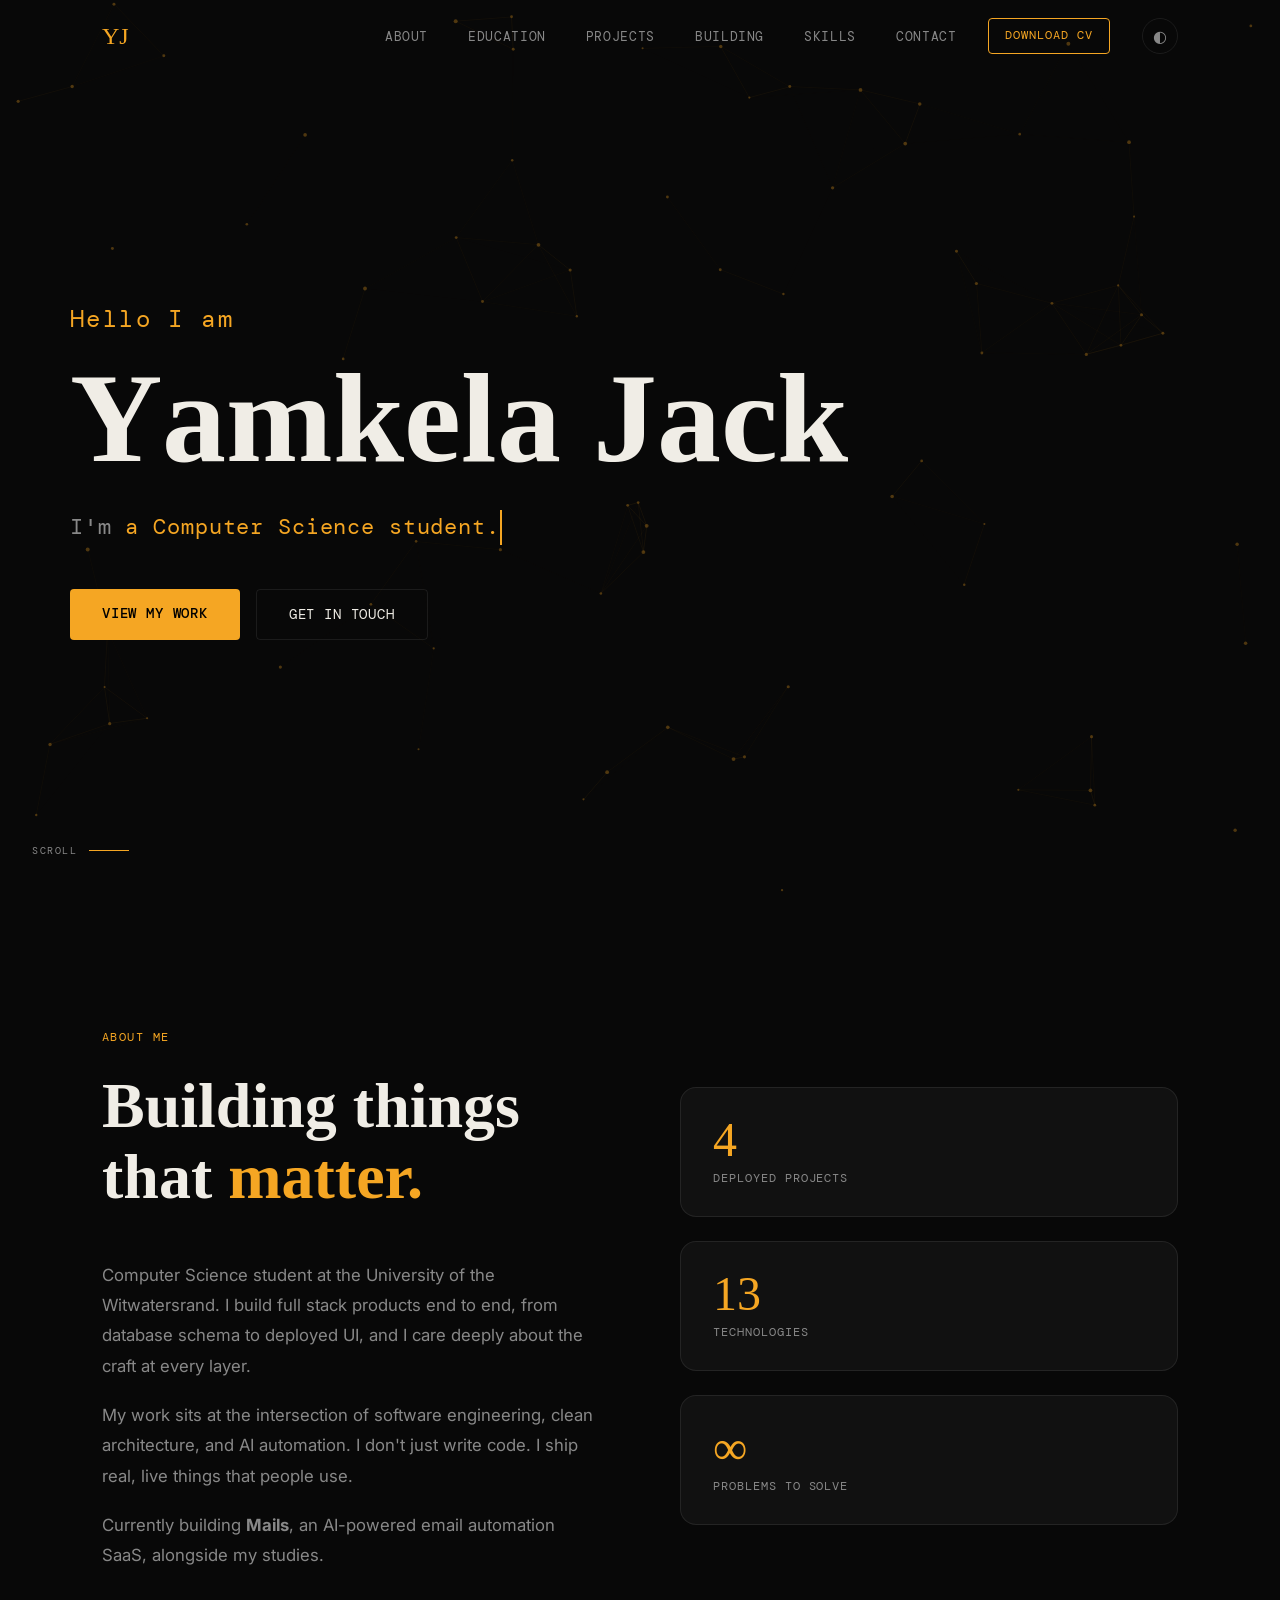
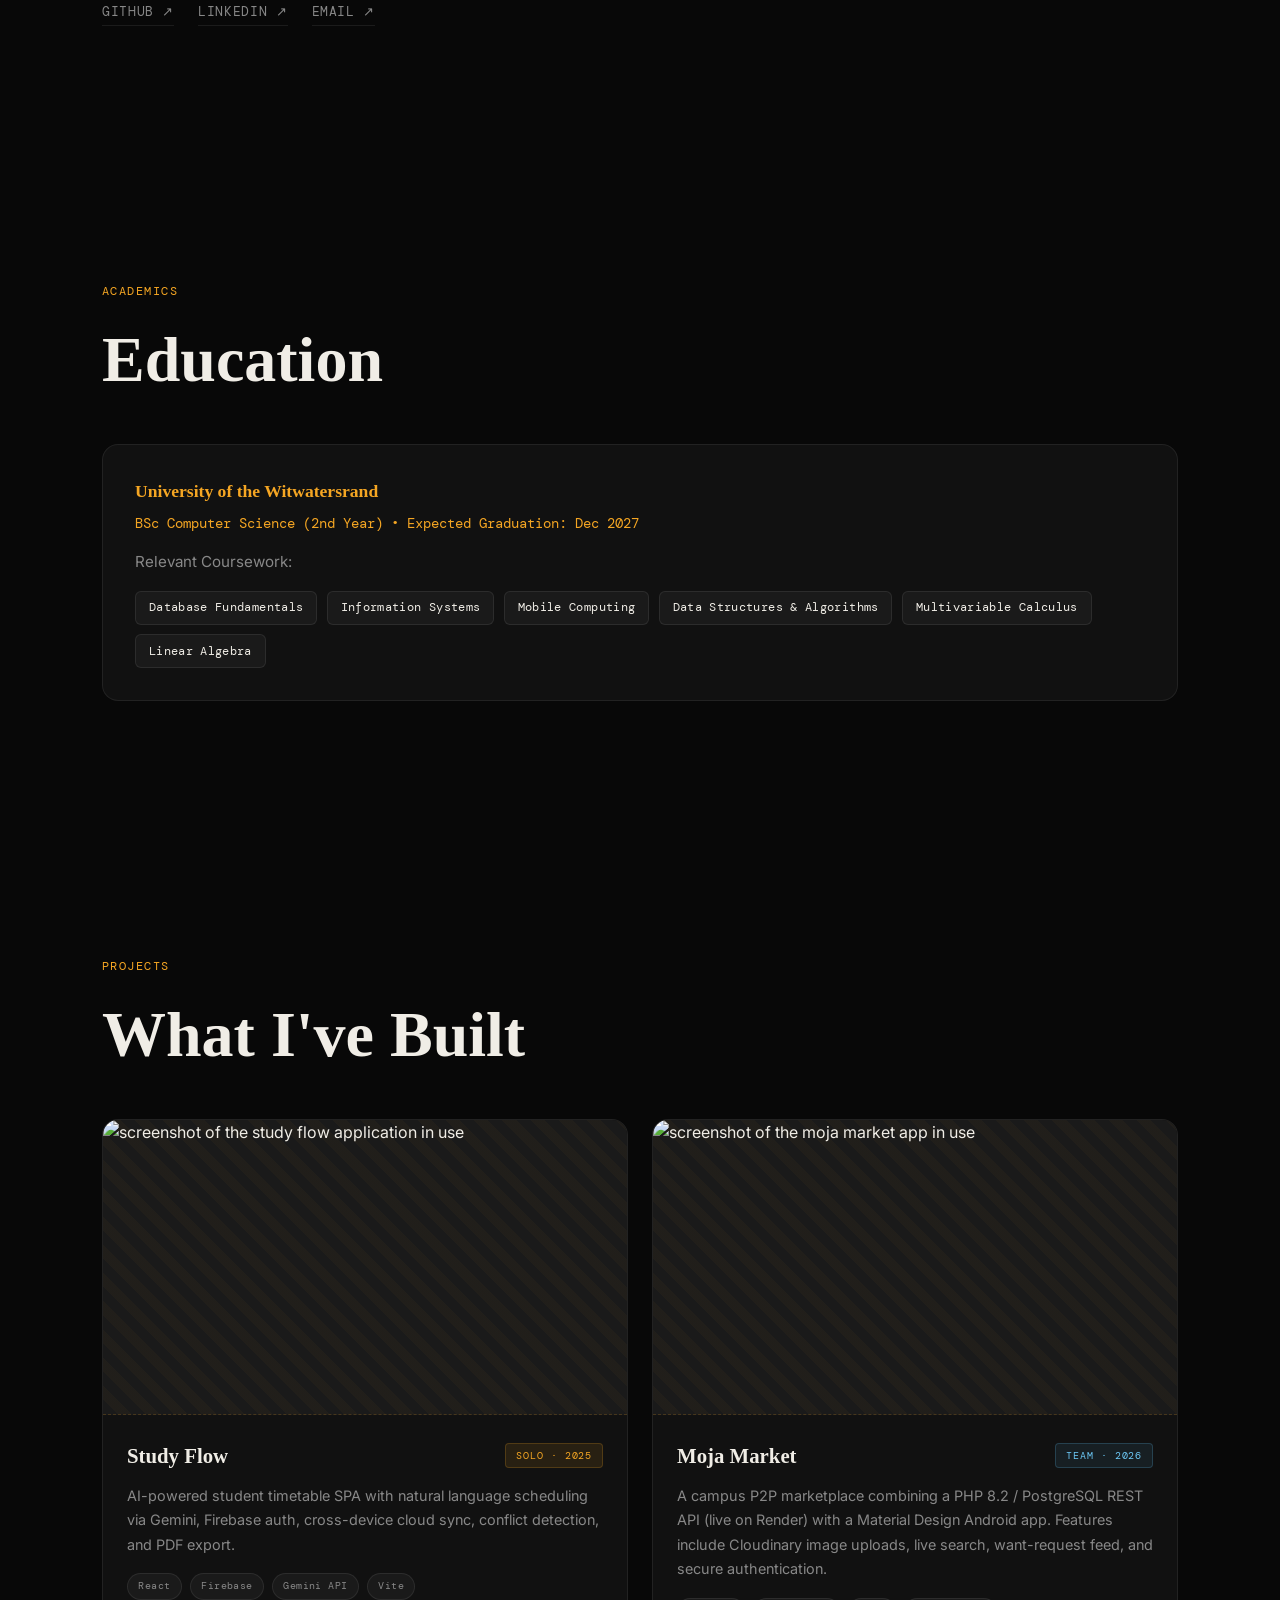
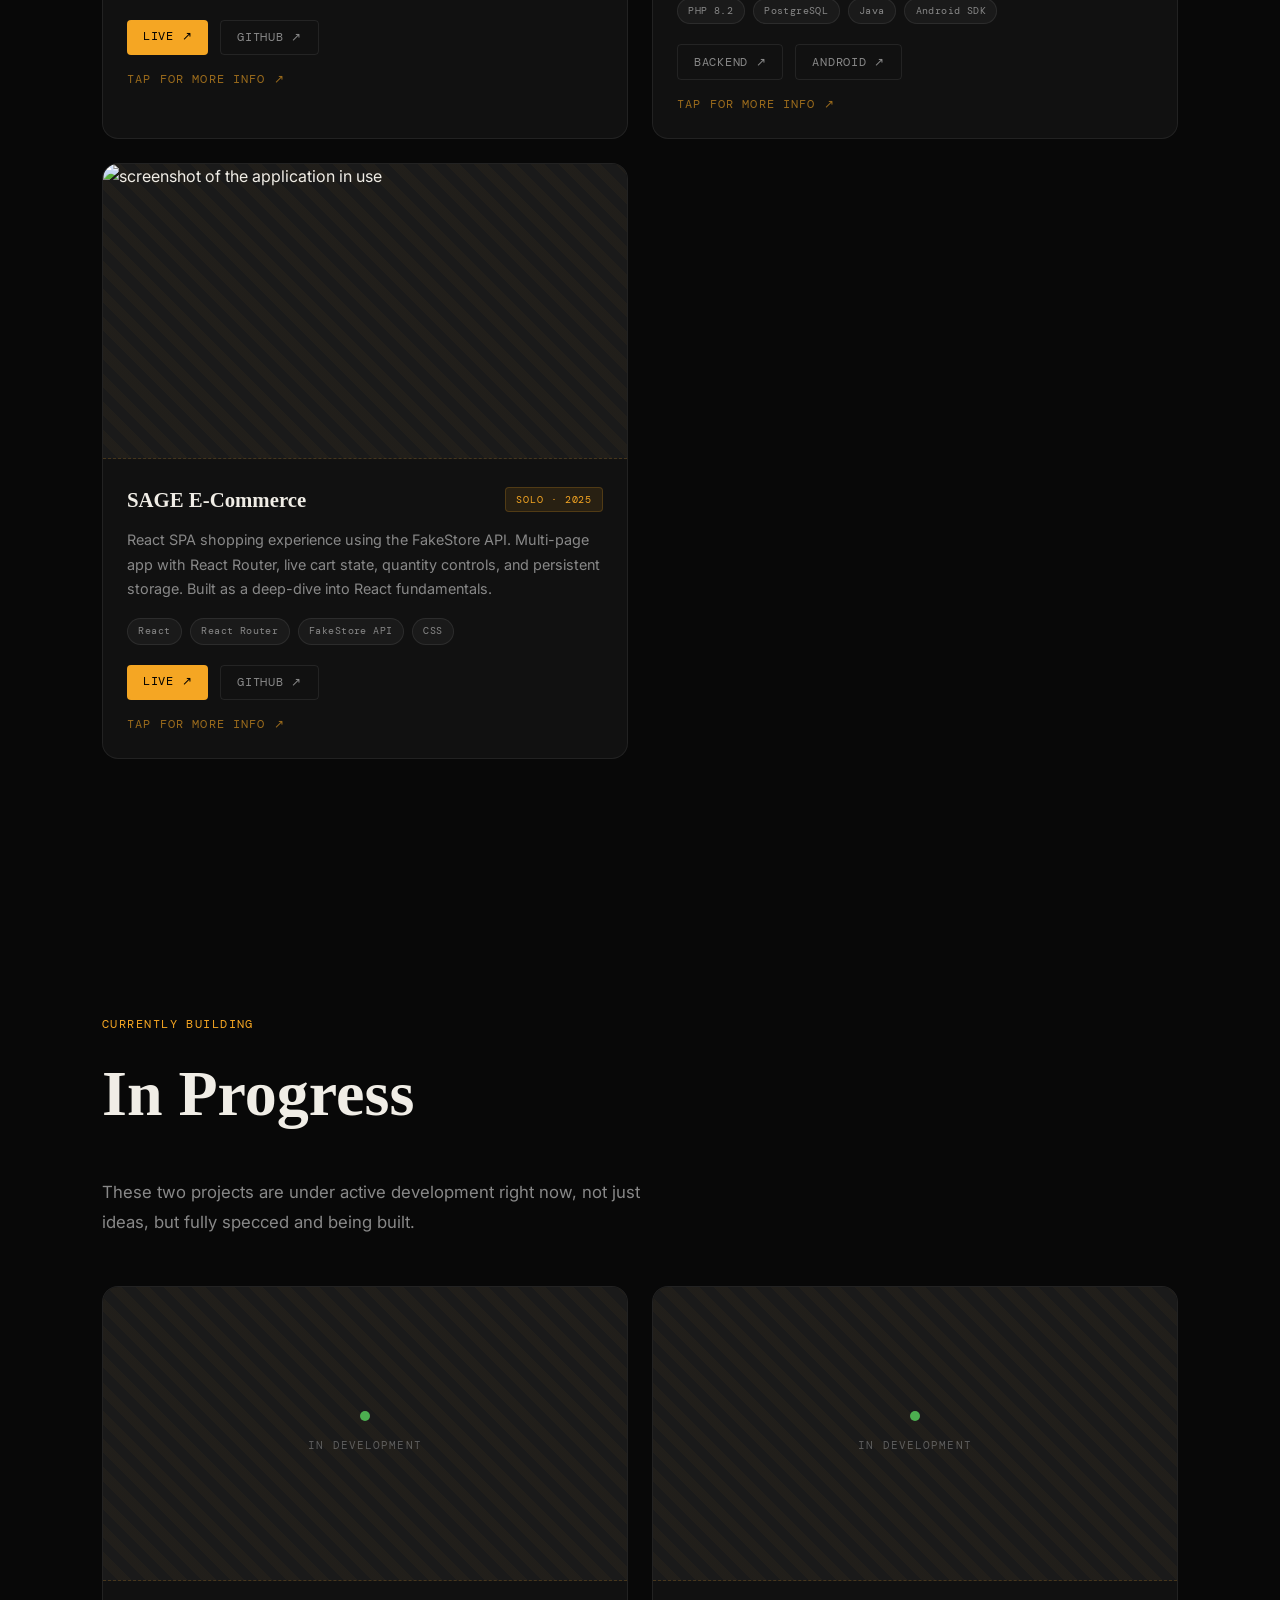
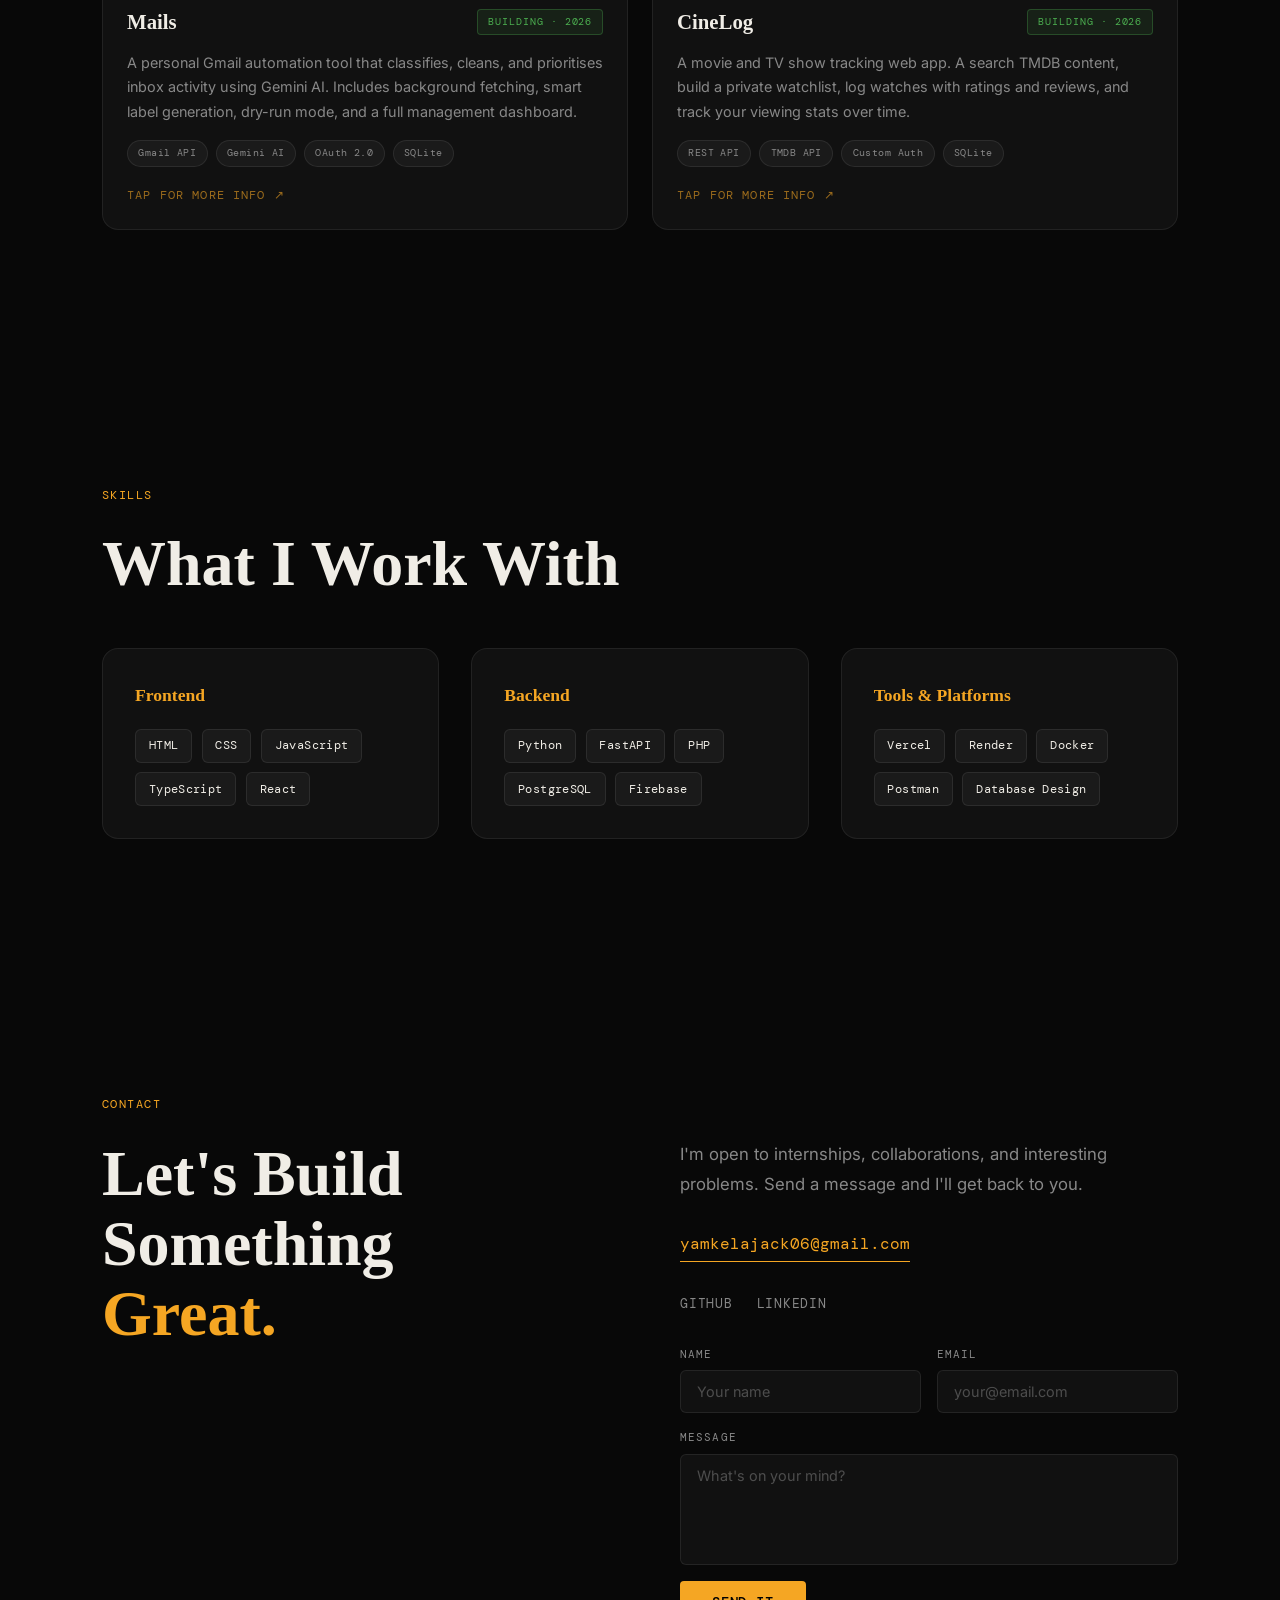
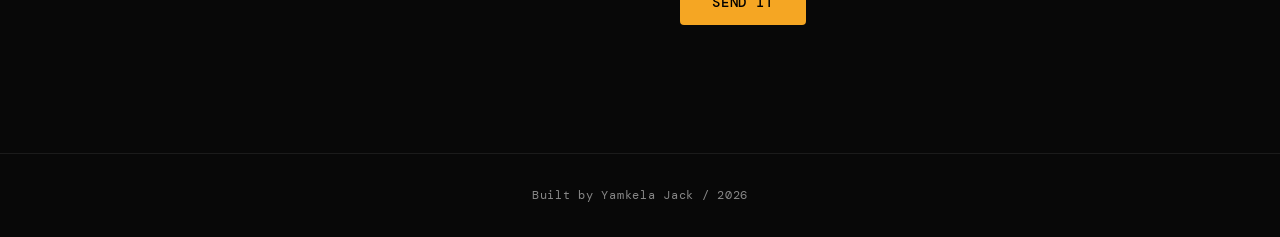
==== Frontend/index.html @ bd419271 "chore: migrate git root to parent and track backend" ====
<!doctype html>
<html lang="en" data-theme="dark">
  <head>
    <meta charset="UTF-8" />
    <meta name="viewport" content="width=device-width, initial-scale=1.0" />
    <title>Yamkela Jack | Full Stack Dev</title>
    <meta property="og:title" content="Yamkela Jack | Full Stack Dev" />
    <meta
      property="og:description"
      content="Computer Science student at Wits. Full stack developer building scalable web and mobile applications."
    />
    <meta property="og:type" content="website" />
    <link
      rel="icon"
      href="data:image/svg+xml,<svg xmlns=%22http://www.w3.org/2000/svg%22 viewBox=%220 0 100 100%22><text y=%22.9em%22 font-size=%2290%22 fill=%22%23f5a623%22>YJ</text></svg>"
    />
    <link rel="preconnect" href="https://fonts.googleapis.com" />
    <link rel="preconnect" href="https://fonts.gstatic.com" crossorigin />
    <link
      href="https://fonts.googleapis.com/css2?family=Permanent+Marker&family=DM+Mono:ital,wght@0,300;0,400;0,500;1,300&family=Inter:wght@300;400;500;600&display=swap"
      rel="stylesheet"
    />
    <link rel="stylesheet" href="style.css" />
  </head>
  <body>
    <canvas id="particle-canvas"></canvas>
    <nav id="navbar">
      <div class="nav-inner">
        <span class="nav-logo">YJ</span>
        <ul class="nav-links">
          <li><a href="#about">About</a></li>
          <li><a href="#education">Education</a></li>
          <li><a href="#projects">Projects</a></li>
          <li><a href="#building">Building</a></li>
          <li><a href="#skills">Skills</a></li>
          <li><a href="#contact">Contact</a></li>
        </ul>
        <a href="cv-yamkela-jack.pdf" download class="btn-cv">Download CV</a>
        <button id="theme-toggle" aria-label="Toggle theme">
          <span class="theme-icon">◐</span>
        </button>
        <button class="hamburger" id="hamburger" aria-label="Open menu">
          <span></span><span></span><span></span>
        </button>
      </div>
      <div class="mobile-menu" id="mobile-menu">
        <a href="#about">About</a>
        <a href="#education">Education</a>
        <a href="#projects">Projects</a>
        <a href="#building">Building</a>
        <a href="#skills">Skills</a>
        <a href="#contact">Contact</a>
        <a href="cv-yamkela-jack.pdf" download class="mobile-cv">Download CV</a>
      </div>
    </nav>

    <main id="main-view">
      <section id="hero">
        <div class="hero-content">
          <p class="hello-text" id="hello-text">Hello I am</p>
          <h1 class="hero-name" id="hero-name">
            <span class="char-wrap" aria-label="Yamkela Jack">
              <span class="char">Y</span><span class="char">a</span
              ><span class="char">m</span><span class="char">k</span
              ><span class="char">e</span><span class="char">l</span
              ><span class="char">a</span>&nbsp;<span class="char">J</span
              ><span class="char">a</span><span class="char">c</span
              ><span class="char">k</span>
            </span>
          </h1>
          <p class="hero-tagline" id="hero-tagline">
            <span class="typewriter-static">I'm&nbsp;</span
            ><span class="typewriter-dynamic" id="typewriter-dynamic"></span>
          </p>
          <div class="hero-cta" id="hero-cta">
            <a href="#projects" class="btn-primary">View My Work</a>
            <a href="#contact" class="btn-outline">Get In Touch</a>
          </div>
        </div>
        <div class="scroll-indicator" id="scroll-indicator">
          <span>scroll</span>
          <div class="scroll-line"></div>
        </div>
      </section>
      <section id="about" class="section">
        <div class="container">
          <div class="section-label reveal">about me</div>
          <div class="about-grid">
            <div class="about-text reveal">
              <h2 class="section-title">
                Building things<br />that <em>matter.</em>
              </h2>
              <p>
                Computer Science student at the University of the Witwatersrand.
                I build full stack products end to end, from database schema to
                deployed UI, and I care deeply about the craft at every layer.
              </p>
              <p>
                My work sits at the intersection of software engineering, clean
                architecture, and AI automation. I don't just write code. I ship
                real, live things that people use.
              </p>
              <p>
                Currently building <strong>Mails</strong>, an AI-powered email
                automation SaaS, alongside my studies.
              </p>
              <div class="about-links reveal">
                <a
                  href="https://github.com/yamkelajack06"
                  target="_blank"
                  rel="noopener"
                  class="social-link"
                  >GitHub ↗</a
                >
                <a
                  href="https://www.linkedin.com/in/yamkela-jack-318939298"
                  target="_blank"
                  rel="noopener"
                  class="social-link"
                  >LinkedIn ↗</a
                >
                <a href="mailto:yamkelajack06@gmail.com" class="social-link"
                  >Email ↗</a
                >
              </div>
            </div>
            <div class="about-decoration reveal">
              <div class="deco-box">
                <div class="deco-number">4</div>
                <div class="deco-label">Deployed Projects</div>
              </div>
              <div class="deco-box">
                <div class="deco-number">13</div>
                <div class="deco-label">Technologies</div>
              </div>
              <div class="deco-box">
                <div class="deco-number">∞</div>
                <div class="deco-label">Problems to Solve</div>
              </div>
            </div>
          </div>
        </div>
      </section>
      <section id="education" class="section">
        <div class="container">
          <div class="section-label reveal">academics</div>
          <h2 class="section-title reveal">Education</h2>
          <div class="skill-group reveal">
            <h4 class="skill-group-title" style="margin-bottom: 0.5rem">
              University of the Witwatersrand
            </h4>
            <p
              style="
                color: var(--accent);
                margin-bottom: 1rem;
                font-family: &quot;DM Mono&quot;, monospace;
                font-size: 0.85rem;
              "
            >
              BSc Computer Science (2nd Year) • Expected Graduation: Dec 2027
            </p>
            <p
              style="
                color: var(--text-muted);
                font-size: 0.95rem;
                margin-bottom: 1rem;
              "
            >
              Relevant Coursework:
            </p>
            <div class="skill-tags">
              <span class="skill-tag">Database Fundamentals</span>
              <span class="skill-tag">Information Systems</span>
              <span class="skill-tag">Mobile Computing</span>
              <span class="skill-tag">Data Structures & Algorithms</span>
              <span class="skill-tag">Multivariable Calculus</span>
              <span class="skill-tag">Linear Algebra</span>
            </div>
          </div>
        </div>
      </section>
      <section id="projects" class="section">
        <div class="container">
          <div class="section-label reveal">projects</div>
          <h2 class="section-title reveal">What I've Built</h2>
          <div class="projects-grid">
            <article
              class="project-card reveal"
              data-tilt
              data-project="studyflow"
            >
              <div class="project-img-placeholder">
                <div class="placeholder-inner">
                  <img
                    src="/public/study flow.jpeg"
                    alt="screenshot of the study flow application in use"
                  />
                </div>
              </div>
              <div class="project-body">
                <div class="project-header">
                  <h3 class="project-title">Study Flow</h3>
                  <div class="project-badge">Solo · 2025</div>
                </div>
                <p class="project-desc">
                  AI-powered student timetable SPA with natural language
                  scheduling via Gemini, Firebase auth, cross-device cloud sync,
                  conflict detection, and PDF export.
                </p>
                <div class="project-stack">
                  <span class="pill">React</span>
                  <span class="pill">Firebase</span>
                  <span class="pill">Gemini API</span>
                  <span class="pill">Vite</span>
                </div>
                <div class="project-links">
                  <a
                    href="https://study-flow-beta.vercel.app/"
                    target="_blank"
                    rel="noopener"
                    class="proj-link proj-live"
                    >Live ↗</a
                  >
                  <a
                    href="https://github.com/yamkelajack06/Study-Flow"
                    target="_blank"
                    rel="noopener"
                    class="proj-link proj-gh"
                    >GitHub ↗</a
                  >
                </div>
                <div class="card-hint">tap for more info ↗</div>
              </div>
            </article>
            <article
              class="project-card reveal"
              data-tilt
              data-project="mojamarket"
            >
              <div class="project-img-placeholder">
                <div class="placeholder-inner">
                  <img
                    src="/public/moja market.jpeg"
                    alt="screenshot of the moja market app in use"
                  />
                </div>
              </div>
              <div class="project-body">
                <div class="project-header">
                  <h3 class="project-title">Moja Market</h3>
                  <div class="project-badge team">Team · 2026</div>
                </div>
                <p class="project-desc">
                  A campus P2P marketplace combining a PHP 8.2 / PostgreSQL REST
                  API (live on Render) with a Material Design Android app.
                  Features include Cloudinary image uploads, live search,
                  want-request feed, and secure authentication.
                </p>
                <div class="project-stack">
                  <span class="pill">PHP 8.2</span>
                  <span class="pill">PostgreSQL</span>
                  <span class="pill">Java</span>
                  <span class="pill">Android SDK</span>
                </div>
                <div class="project-links">
                  <a
                    href="https://github.com/yamkelajack06/Moja-Market-Backend"
                    target="_blank"
                    rel="noopener"
                    class="proj-link proj-gh"
                    >Backend ↗</a
                  >
                  <a
                    href="https://github.com/SamkeloSam7/Moja-Market"
                    target="_blank"
                    rel="noopener"
                    class="proj-link proj-gh"
                    >Android ↗</a
                  >
                </div>
                <div class="card-hint">tap for more info ↗</div>
              </div>
            </article>
            <article class="project-card reveal" data-tilt data-project="sage">
              <div class="project-img-placeholder">
                <div class="placeholder-inner">
                  <img
                    src="/public/sage.jpeg"
                    alt="screenshot of the application in use"
                  />
                </div>
              </div>
              <div class="project-body">
                <div class="project-header">
                  <h3 class="project-title">SAGE E-Commerce</h3>
                  <div class="project-badge">Solo · 2025</div>
                </div>
                <p class="project-desc">
                  React SPA shopping experience using the FakeStore API.
                  Multi-page app with React Router, live cart state, quantity
                  controls, and persistent storage. Built as a deep-dive into
                  React fundamentals.
                </p>
                <div class="project-stack">
                  <span class="pill">React</span>
                  <span class="pill">React Router</span>
                  <span class="pill">FakeStore API</span>
                  <span class="pill">CSS</span>
                </div>
                <div class="project-links">
                  <a
                    href="https://sage-e-commerce-rho.vercel.app/"
                    target="_blank"
                    rel="noopener"
                    class="proj-link proj-live"
                    >Live ↗</a
                  >
                  <a
                    href="https://github.com/yamkelajack06/SAGE-E-Commerce-"
                    target="_blank"
                    rel="noopener"
                    class="proj-link proj-gh"
                    >GitHub ↗</a
                  >
                </div>
                <div class="card-hint">tap for more info ↗</div>
              </div>
            </article>
          </div>
        </div>
      </section>
      <section id="building" class="section">
        <div class="container">
          <div class="section-label reveal">currently building</div>
          <h2 class="section-title reveal">In Progress</h2>
          <p class="building-intro reveal">
            These two projects are under active development right now, not just
            ideas, but fully specced and being built.
          </p>
          <div class="projects-grid">
            <article class="project-card reveal" data-project="mails" data-tilt>
              <div class="project-img-placeholder">
                <div class="placeholder-inner">
                  <span class="status-dot-hero"></span>
                  <span class="placeholder-text">In Development</span>
                </div>
              </div>
              <div class="project-body">
                <div class="project-header">
                  <h3 class="project-title">Mails</h3>
                  <div class="project-badge wip">Building · 2026</div>
                </div>
                <p class="project-desc">
                  A personal Gmail automation tool that classifies, cleans, and
                  prioritises inbox activity using Gemini AI. Includes
                  background fetching, smart label generation, dry-run mode, and
                  a full management dashboard.
                </p>
                <div class="project-stack">
                  <span class="pill">Gmail API</span>
                  <span class="pill">Gemini AI</span>
                  <span class="pill">OAuth 2.0</span>
                  <span class="pill">SQLite</span>
                </div>
                <div class="card-hint">tap for more info ↗</div>
              </div>
            </article>
            <article
              class="project-card reveal"
              data-project="cinelog"
              data-tilt
            >
              <div class="project-img-placeholder">
                <div class="placeholder-inner">
                  <span class="status-dot-hero"></span>
                  <span class="placeholder-text">In Development</span>
                </div>
              </div>
              <div class="project-body">
                <div class="project-header">
                  <h3 class="project-title">CineLog</h3>
                  <div class="project-badge wip">Building · 2026</div>
                </div>
                <p class="project-desc">
                  A movie and TV show tracking web app. A search TMDB content,
                  build a private watchlist, log watches with ratings and
                  reviews, and track your viewing stats over time.
                </p>
                <div class="project-stack">
                  <span class="pill">REST API</span>
                  <span class="pill">TMDB API</span>
                  <span class="pill">Custom Auth</span>
                  <span class="pill">SQLite</span>
                </div>
                <div class="card-hint">tap for more info ↗</div>
              </div>
            </article>
          </div>
        </div>
      </section>
      <section id="skills" class="section">
        <div class="container">
          <div class="section-label reveal">skills</div>
          <h2 class="section-title reveal">What I Work With</h2>
          <div class="skills-grid">
            <div class="skill-group reveal">
              <h4 class="skill-group-title">Frontend</h4>
              <div class="skill-tags">
                <span class="skill-tag">HTML</span>
                <span class="skill-tag">CSS</span>
                <span class="skill-tag">JavaScript</span>
                <span class="skill-tag">TypeScript</span>
                <span class="skill-tag">React</span>
              </div>
            </div>
            <div class="skill-group reveal">
              <h4 class="skill-group-title">Backend</h4>
              <div class="skill-tags">
                <span class="skill-tag">Python</span>
                <span class="skill-tag">FastAPI</span>
                <span class="skill-tag">PHP</span>
                <span class="skill-tag">PostgreSQL</span>
                <span class="skill-tag">Firebase</span>
              </div>
            </div>
            <div class="skill-group reveal">
              <h4 class="skill-group-title">Tools & Platforms</h4>
              <div class="skill-tags">
                <span class="skill-tag">Vercel</span>
                <span class="skill-tag">Render</span>
                <span class="skill-tag">Docker</span>
                <span class="skill-tag">Postman</span>
                <span class="skill-tag">Database Design</span>
              </div>
            </div>
          </div>
        </div>
      </section>
      <section id="contact" class="section">
        <div class="container">
          <div class="section-label reveal">contact</div>
          <div class="contact-inner">
            <h2 class="section-title reveal">
              Let's Build<br />Something<br /><em>Great.</em>
            </h2>
            <div class="contact-right reveal">
              <p class="contact-sub">
                I'm open to internships, collaborations, and interesting
                problems. Send a message and I'll get back to you.
              </p>
              <a href="mailto:yamkelajack06@gmail.com" class="contact-email"
                >yamkelajack06@gmail.com</a
              >
              <div class="contact-socials">
                <a
                  href="https://github.com/yamkelajack06"
                  target="_blank"
                  rel="noopener"
                  >GitHub</a
                >
                <a
                  href="https://www.linkedin.com/in/yamkela-jack-318939298"
                  target="_blank"
                  rel="noopener"
                  >LinkedIn</a
                >
              </div>
              <div class="contact-form-wrap">
                <div class="form-row">
                  <div class="form-group">
                    <label for="contact-name">Name</label>
                    <input
                      type="text"
                      id="contact-name"
                      name="name"
                      placeholder="Your name"
                      autocomplete="off"
                    />
                  </div>
                  <div class="form-group">
                    <label for="contact-email">Email</label>
                    <input
                      type="email"
                      id="contact-email"
                      name="email"
                      placeholder="your@email.com"
                      autocomplete="off"
                    />
                  </div>
                </div>
                <div class="form-group">
                  <label for="contact-message">Message</label>
                  <textarea
                    id="contact-message"
                    name="message"
                    rows="5"
                    placeholder="What's on your mind?"
                  ></textarea>
                </div>
                <button type="button" class="btn-primary form-submit">
                  Send it
                </button>
                <p id="form-feedback" class="form-feedback"></p>
              </div>
            </div>
          </div>
        </div>
      </section>
      <footer>
        <div class="container">
          <p>Built by Yamkela Jack / <span id="year"></span></p>
        </div>
        <!--Dynamic year loading-->
        <script>
          document.getElementById("year").textContent =
            new Date().getFullYear();
        </script>
      </footer>
    </main>

    <section id="project-view" style="display: none">
      <div class="container detail-container">
        <button id="back-btn" class="back-btn">← Back to Portfolio</button>
        <div id="project-content"></div>
      </div>
    </section>

    <script src="script.js"></script>
  </body>
</html>
---- Frontend/style.css ----
*, *::before, *::after {
  box-sizing: border-box;
  margin: 0;
  padding: 0;
}
:root {
  --accent: #f5a623;
  --accent-dim: #c4811a;
  --radius: 16px;
  --nav-h: 72px;
  --transition: 0.4s cubic-bezier(0.4, 0, 0.2, 1);
}
[data-theme="dark"] {
  --bg: #080808;
  --bg2: #111111;
  --bg3: #1a1a1a;
  --text: #f0ede6;
  --text-muted: #888888;
  --border: rgba(255,255,255,0.08);
  --card-bg: #111111;
  --card-border: rgba(255,255,255,0.07);
  --nav-bg: rgba(8,8,8,0.85);
  --placeholder-bg: #1a1a1a;
  --placeholder-border: rgba(245,166,35,0.2);
}
[data-theme="light"] {
  --bg: #faf7f2;
  --bg2: #f0ebe0;
  --bg3: #e6dfd2;
  --text: #1a1510;
  --text-muted: #6b5f52;
  --border: rgba(100,70,20,0.12);
  --card-bg: #ffffff;
  --card-border: rgba(100,70,20,0.09);
  --nav-bg: rgba(250,247,242,0.88);
  --placeholder-bg: #ede7da;
  --placeholder-border: rgba(196,129,26,0.35);
}
html {
  scroll-behavior: smooth;
}
body {
  font-family: 'Inter', sans-serif;
  background: var(--bg);
  color: var(--text);
  overflow-x: hidden;
  transition: background var(--transition), color var(--transition);
  line-height: 1.6;
}
#particle-canvas {
  position: fixed;
  inset: 0;
  z-index: 0;
  pointer-events: none;
  opacity: 0.5;
}
.container {
  max-width: 1140px;
  margin: 0 auto;
  padding: 0 2rem;
}
nav#navbar {
  position: fixed;
  top: 0;
  left: 0;
  right: 0;
  z-index: 100;
  background: transparent;
  transition: background var(--transition), backdrop-filter var(--transition), box-shadow var(--transition);
}
nav#navbar.scrolled {
  background: var(--nav-bg);
  backdrop-filter: blur(20px);
  -webkit-backdrop-filter: blur(20px);
  box-shadow: 0 1px 0 var(--border);
}
.nav-inner {
  max-width: 1140px;
  margin: 0 auto;
  padding: 0 2rem;
  height: var(--nav-h);
  display: flex;
  align-items: center;
  gap: 2rem;
}
.nav-logo {
  font-family: 'Permanent Marker', cursive;
  font-size: 1.5rem;
  color: var(--accent);
  flex-shrink: 0;
  margin-right: auto;
}
.nav-links {
  display: flex;
  list-style: none;
  gap: 2.5rem;
}
.nav-links a {
  font-family: 'DM Mono', monospace;
  font-size: 0.8rem;
  color: var(--text-muted);
  text-decoration: none;
  letter-spacing: 0.05em;
  transition: color 0.2s;
  text-transform: uppercase;
}
.nav-links a:hover,
.nav-links a.active {
  color: var(--accent);
}
.btn-cv {
  font-family: 'DM Mono', monospace;
  font-size: 0.75rem;
  letter-spacing: 0.08em;
  text-transform: uppercase;
  color: var(--accent);
  border: 1px solid var(--accent);
  border-radius: 4px;
  padding: 0.45rem 1rem;
  text-decoration: none;
  transition: all 0.2s;
  flex-shrink: 0;
  white-space: nowrap;
}
.btn-cv:hover {
  background: var(--accent);
  color: #000;
}
.mobile-cv {
  font-family: 'DM Mono', monospace;
  font-size: 0.85rem;
  color: var(--accent);
  text-decoration: none;
  text-transform: uppercase;
  letter-spacing: 0.06em;
  border: 1px solid var(--accent);
  border-radius: 4px;
  padding: 0.5rem 1rem;
  text-align: center;
  transition: all 0.2s;
}
.mobile-cv:hover {
  background: var(--accent);
  color: #000;
}
#theme-toggle {
  background: none;
  border: 1px solid var(--border);
  border-radius: 50%;
  width: 36px;
  height: 36px;
  display: flex;
  align-items: center;
  justify-content: center;
  cursor: pointer;
  color: var(--text-muted);
  font-size: 1rem;
  transition: all 0.2s;
  flex-shrink: 0;
}
#theme-toggle:hover {
  border-color: var(--accent);
  color: var(--accent);
}
.hamburger {
  display: none;
  flex-direction: column;
  gap: 5px;
  background: none;
  border: none;
  cursor: pointer;
  padding: 4px;
}
.hamburger span {
  display: block;
  width: 24px;
  height: 2px;
  background: var(--text);
  border-radius: 2px;
  transition: var(--transition);
}
.hamburger.open span:nth-child(1) { transform: translateY(7px) rotate(45deg); }
.hamburger.open span:nth-child(2) { opacity: 0; }
.hamburger.open span:nth-child(3) { transform: translateY(-7px) rotate(-45deg); }
.mobile-menu {
  display: none;
  flex-direction: column;
  padding: 1rem 2rem 1.5rem;
  gap: 1.2rem;
  background: var(--nav-bg);
  backdrop-filter: blur(20px);
  -webkit-backdrop-filter: blur(20px);
  border-top: 1px solid var(--border);
}
.mobile-menu.open {
  display: flex;
}
.mobile-menu a {
  font-family: 'DM Mono', monospace;
  font-size: 0.9rem;
  color: var(--text-muted);
  text-decoration: none;
  text-transform: uppercase;
  letter-spacing: 0.05em;
  transition: color 0.2s;
}
.mobile-menu a:hover,
.mobile-menu a.active {
  color: var(--accent);
}
#hero {
  position: relative;
  min-height: 100vh;
  display: flex;
  align-items: center;
  z-index: 1;
  padding: var(--nav-h) 2rem 2rem;
}
.hero-content {
  max-width: 1140px;
  margin: 0 auto;
  width: 100%;
}
.hello-text {
  font-family: 'DM Mono', monospace;
  font-size: clamp(1.1rem, 2.2vw, 1.5rem);
  color: var(--accent);
  opacity: 0;
  transform: translateY(20px);
  animation: fadeUp 0.6s ease forwards 0.2s;
  letter-spacing: 0.1em;
  margin-bottom: 1rem;
}
.hero-name {
  font-family: 'Permanent Marker', cursive;
  font-size: clamp(3.5rem, 10vw, 9rem);
  line-height: 1;
  color: var(--text);
  margin-bottom: 1.5rem;
  overflow: hidden;
}
.char {
  display: inline-block;
  opacity: 0;
  transform: translateY(80px) rotate(3deg);
  animation: charIn 0.5s cubic-bezier(0.2, 0.8, 0.3, 1) forwards;
}
.char:nth-child(1)  { animation-delay: 0.55s; }
.char:nth-child(2)  { animation-delay: 0.62s; }
.char:nth-child(3)  { animation-delay: 0.69s; }
.char:nth-child(4)  { animation-delay: 0.76s; }
.char:nth-child(5)  { animation-delay: 0.83s; }
.char:nth-child(6)  { animation-delay: 0.90s; }
.char:nth-child(7)  { animation-delay: 0.97s; }
.char:nth-child(8)  { animation-delay: 1.04s; }
.char:nth-child(9)  { animation-delay: 1.11s; }
.char:nth-child(10) { animation-delay: 1.18s; }
.char:nth-child(11) { animation-delay: 1.25s; }
.hero-tagline {
  font-family: 'DM Mono', monospace;
  font-size: clamp(1rem, 2.2vw, 1.35rem);
  color: var(--text-muted);
  opacity: 0;
  transform: translateY(20px);
  animation: fadeUp 0.7s ease forwards 1.4s;
  letter-spacing: 0.04em;
  margin-bottom: 2.5rem;
  min-height: 2em;
  display: flex;
  align-items: center;
  gap: 0;
}
.typewriter-static {
  color: var(--text-muted);
  white-space: nowrap;
}
.typewriter-dynamic {
  color: var(--accent);
  border-right: 2px solid var(--accent);
  white-space: nowrap;
  overflow: hidden;
  animation: cursorBlink 0.75s step-end infinite;
}
.hero-cta {
  display: flex;
  gap: 1rem;
  flex-wrap: wrap;
  opacity: 0;
  transform: translateY(20px);
  animation: fadeUp 0.7s ease forwards 1.7s;
}
.btn-primary {
  font-family: 'DM Mono', monospace;
  font-size: 0.85rem;
  background: var(--accent);
  color: #000;
  text-decoration: none;
  padding: 0.85rem 2rem;
  border-radius: 4px;
  letter-spacing: 0.06em;
  text-transform: uppercase;
  font-weight: 500;
  transition: all 0.2s;
}
.btn-primary:hover {
  background: var(--accent-dim);
  transform: translateY(-2px);
}
.btn-outline {
  font-family: 'DM Mono', monospace;
  font-size: 0.85rem;
  background: transparent;
  color: var(--text);
  text-decoration: none;
  padding: 0.85rem 2rem;
  border-radius: 4px;
  border: 1px solid var(--border);
  letter-spacing: 0.06em;
  text-transform: uppercase;
  transition: all 0.2s;
}
.btn-outline:hover {
  border-color: var(--accent);
  color: var(--accent);
  transform: translateY(-2px);
}
.scroll-indicator {
  position: absolute;
  bottom: 2.5rem;
  left: 2rem;
  display: flex;
  align-items: center;
  gap: 0.75rem;
  opacity: 0;
  animation: fadeIn 0.6s ease forwards 2.2s;
}
.scroll-indicator span {
  font-family: 'DM Mono', monospace;
  font-size: 0.65rem;
  letter-spacing: 0.15em;
  text-transform: uppercase;
  color: var(--text-muted);
}
.scroll-line {
  width: 40px;
  height: 1px;
  background: var(--accent);
  position: relative;
  overflow: hidden;
}
.scroll-line::after {
  content: '';
  position: absolute;
  inset: 0;
  background: var(--bg);
  animation: scanRight 1.8s ease-in-out infinite 2.2s;
}
.section {
  position: relative;
  z-index: 1;
  padding: 8rem 0;
}
.section-label {
  font-family: 'DM Mono', monospace;
  font-size: 0.75rem;
  color: var(--accent);
  letter-spacing: 0.12em;
  text-transform: uppercase;
  margin-bottom: 1.5rem;
}
.section-title {
  font-family: 'Permanent Marker', cursive;
  font-size: clamp(2.2rem, 5vw, 4rem);
  line-height: 1.1;
  color: var(--text);
  margin-bottom: 3rem;
}
.section-title em {
  color: var(--accent);
  font-style: normal;
}
.about-grid {
  display: grid;
  grid-template-columns: 1fr 1fr;
  gap: 5rem;
  align-items: start;
}
.about-text p {
  font-size: 1.05rem;
  color: var(--text-muted);
  margin-bottom: 1.2rem;
  line-height: 1.8;
}
.about-links {
  display: flex;
  gap: 1.5rem;
  flex-wrap: wrap;
  margin-top: 2rem;
}
.social-link {
  font-family: 'DM Mono', monospace;
  font-size: 0.8rem;
  color: var(--text-muted);
  text-decoration: none;
  letter-spacing: 0.05em;
  transition: color 0.2s;
  text-transform: uppercase;
  border-bottom: 1px solid var(--border);
  padding-bottom: 2px;
}
.social-link:hover {
  color: var(--accent);
  border-bottom-color: var(--accent);
}
.about-decoration {
  display: flex;
  flex-direction: column;
  gap: 1.5rem;
  padding-top: 1rem;
}
.deco-box {
  border: 1px solid var(--border);
  border-radius: var(--radius);
  padding: 1.75rem 2rem;
  background: var(--card-bg);
  transition: border-color 0.3s, transform 0.3s;
}
.deco-box:hover {
  border-color: var(--accent);
  transform: translateX(6px);
}
.deco-number {
  font-family: 'Permanent Marker', cursive;
  font-size: 3rem;
  color: var(--accent);
  line-height: 1;
  margin-bottom: 0.3rem;
}
.deco-label {
  font-family: 'DM Mono', monospace;
  font-size: 0.75rem;
  color: var(--text-muted);
  letter-spacing: 0.08em;
  text-transform: uppercase;
}
.projects-grid {
  display: grid;
  grid-template-columns: repeat(2, 1fr);
  gap: 1.5rem;
}
.project-card {
  background: var(--card-bg);
  border: 1px solid var(--card-border);
  border-radius: var(--radius);
  overflow: hidden;
  transition: border-color 0.3s, transform 0.3s, box-shadow 0.3s;
  transform-style: preserve-3d;
}
.project-card:hover {
  border-color: var(--accent);
  box-shadow: 0 20px 60px rgba(245,166,35,0.08);
}
.project-img-placeholder {
  width: 100%;
  aspect-ratio: 16/9;
  background: var(--placeholder-bg);
  border-bottom: 1px dashed var(--placeholder-border);
  display: flex;
  align-items: center;
  justify-content: center;
  position: relative;
  overflow: hidden;
}
.project-img-placeholder::before {
  content: '';
  position: absolute;
  inset: 0;
  background: repeating-linear-gradient(
    45deg,
    transparent,
    transparent 10px,
    rgba(245,166,35,0.03) 10px,
    rgba(245,166,35,0.03) 20px
  );
}
.project-img-placeholder img {
  width: 100%;
  height: 100%;
  object-fit: cover;
  position: absolute;
  top: 0;
  left: 0;
}
.placeholder-inner {
  display: flex;
  flex-direction: column;
  align-items: center;
  gap: 0.5rem;
  z-index: 1;
}
.placeholder-icon {
  font-size: 1.8rem;
  opacity: 0.4;
}
.placeholder-text {
  font-family: 'DM Mono', monospace;
  font-size: 0.7rem;
  color: var(--text-muted);
  letter-spacing: 0.1em;
  text-transform: uppercase;
  opacity: 0.6;
}
.project-body {
  padding: 1.5rem;
}
.project-header {
  display: flex;
  align-items: center;
  justify-content: space-between;
  margin-bottom: 0.75rem;
}
.project-title {
  font-family: 'Permanent Marker', cursive;
  font-size: 1.3rem;
  color: var(--text);
}
.project-badge {
  font-family: 'DM Mono', monospace;
  font-size: 0.6rem;
  letter-spacing: 0.1em;
  text-transform: uppercase;
  background: rgba(245,166,35,0.1);
  color: var(--accent);
  border: 1px solid rgba(245,166,35,0.2);
  padding: 0.25rem 0.6rem;
  border-radius: 4px;
}
.project-badge.team {
  background: rgba(100,200,255,0.08);
  color: #6cc8f5;
  border-color: rgba(100,200,255,0.2);
}
.project-desc {
  font-size: 0.9rem;
  color: var(--text-muted);
  line-height: 1.7;
  margin-bottom: 1rem;
}
.project-stack {
  display: flex;
  flex-wrap: wrap;
  gap: 0.5rem;
  margin-bottom: 1.25rem;
}
.pill {
  font-family: 'DM Mono', monospace;
  font-size: 0.65rem;
  color: var(--text-muted);
  background: var(--bg3);
  border: 1px solid var(--border);
  border-radius: 99px;
  padding: 0.25rem 0.65rem;
  letter-spacing: 0.04em;
}
.project-links {
  display: flex;
  gap: 0.75rem;
}
.proj-link {
  font-family: 'DM Mono', monospace;
  font-size: 0.75rem;
  text-decoration: none;
  letter-spacing: 0.06em;
  text-transform: uppercase;
  padding: 0.45rem 1rem;
  border-radius: 4px;
  transition: all 0.2s;
}
.proj-live {
  background: var(--accent);
  color: #000;
}
.proj-live:hover {
  background: var(--accent-dim);
}
.proj-gh {
  background: transparent;
  color: var(--text-muted);
  border: 1px solid var(--border);
}
.proj-gh:hover {
  border-color: var(--accent);
  color: var(--accent);
}
.proj-video {
  background: var(--text);
  color: var(--bg);
}
.proj-video:hover {
  background: var(--text-muted);
  color: var(--bg);
}
.skills-grid {
  display: grid;
  grid-template-columns: repeat(3, 1fr);
  gap: 2rem;
}
.skill-group {
  background: var(--card-bg);
  border: 1px solid var(--card-border);
  border-radius: var(--radius);
  padding: 2rem;
  transition: border-color 0.3s;
}
.skill-group:hover {
  border-color: var(--accent);
}
.skill-group-title {
  font-family: 'Permanent Marker', cursive;
  font-size: 1.1rem;
  color: var(--accent);
  margin-bottom: 1.25rem;
}
.skill-tags {
  display: flex;
  flex-wrap: wrap;
  gap: 0.6rem;
}
.skill-tag {
  font-family: 'DM Mono', monospace;
  font-size: 0.75rem;
  color: var(--text);
  background: var(--bg3);
  border: 1px solid var(--border);
  border-radius: 6px;
  padding: 0.4rem 0.8rem;
  letter-spacing: 0.03em;
  transition: all 0.2s;
}
.skill-tag:hover {
  border-color: var(--accent);
  color: var(--accent);
}
.contact-inner {
  display: grid;
  grid-template-columns: 1fr 1fr;
  gap: 5rem;
  align-items: start;
}
.contact-sub {
  font-size: 1.05rem;
  color: var(--text-muted);
  line-height: 1.8;
  margin-bottom: 2rem;
}
.contact-email {
  font-family: 'DM Mono', monospace;
  font-size: 1rem;
  color: var(--accent);
  text-decoration: none;
  border-bottom: 1px solid var(--accent);
  padding-bottom: 4px;
  display: inline-block;
  margin-bottom: 2rem;
  transition: opacity 0.2s;
  word-break: break-all;
}
.contact-email:hover {
  opacity: 0.7;
}
.contact-socials {
  display: flex;
  gap: 1.5rem;
}
.contact-socials a {
  font-family: 'DM Mono', monospace;
  font-size: 0.8rem;
  color: var(--text-muted);
  text-decoration: none;
  text-transform: uppercase;
  letter-spacing: 0.06em;
  transition: color 0.2s;
}
.contact-socials a:hover {
  color: var(--accent);
}
footer {
  position: relative;
  z-index: 1;
  border-top: 1px solid var(--border);
  padding: 2rem 0;
  text-align: center;
}
footer p {
  font-family: 'DM Mono', monospace;
  font-size: 0.75rem;
  color: var(--text-muted);
  letter-spacing: 0.06em;
}
.contact-form-wrap {
  margin-top: 2rem;
  display: flex;
  flex-direction: column;
  gap: 1rem;
}
.form-row {
  display: grid;
  grid-template-columns: 1fr 1fr;
  gap: 1rem;
}
.form-group {
  display: flex;
  flex-direction: column;
  gap: 0.4rem;
}
.form-group label {
  font-family: 'DM Mono', monospace;
  font-size: 0.7rem;
  letter-spacing: 0.1em;
  text-transform: uppercase;
  color: var(--text-muted);
}
.form-group input,
.form-group textarea {
  background: var(--bg2);
  border: 1px solid var(--border);
  border-radius: 6px;
  padding: 0.75rem 1rem;
  font-family: 'Inter', sans-serif;
  font-size: 0.9rem;
  color: var(--text);
  outline: none;
  transition: border-color 0.2s;
  resize: none;
  width: 100%;
}
.form-group input::placeholder,
.form-group textarea::placeholder {
  color: var(--text-muted);
  opacity: 0.5;
}
.form-group input:focus,
.form-group textarea:focus {
  border-color: var(--accent);
}
.form-submit {
  align-self: flex-start;
  border: none;
  cursor: pointer;
  font-family: 'DM Mono', monospace;
}
.form-feedback {
  display: none;
  font-family: 'DM Mono', monospace;
  font-size: 0.8rem;
  color: var(--accent);
  margin-top: 0.5rem;
}
.form-feedback.show {
  display: block;
  animation: fadeIn 0.4s ease forwards;
}
@media (max-width: 560px) {
  .form-row {
    grid-template-columns: 1fr;
  }
}
.reveal {
  opacity: 0;
  transform: translateY(40px);
  transition: opacity 0.7s ease, transform 0.7s ease;
}
.reveal.visible {
  opacity: 1;
  transform: translateY(0);
}
#project-view {
  padding: calc(var(--nav-h) + 4rem) 0 6rem;
  min-height: 100vh;
  position: relative;
  z-index: 1;
}
.detail-container {
  max-width: 720px;
  margin: 0 auto;
}
.back-btn {
  font-family: 'DM Mono', monospace;
  font-size: 0.85rem;
  background: transparent;
  color: var(--text);
  text-decoration: none;
  padding: 0.6rem 1.5rem;
  border-radius: 4px;
  border: 1px solid var(--border);
  letter-spacing: 0.06em;
  text-transform: uppercase;
  transition: all 0.2s;
  cursor: pointer;
  margin-bottom: 3rem;
  display: inline-flex;
  align-items: center;
  gap: 0.5rem;
}
.back-btn:hover {
  border-color: var(--accent);
  color: var(--accent);
  transform: translateX(-4px);
}
.detail-tag {
  font-family: 'DM Mono', monospace;
  font-size: 0.65rem;
  letter-spacing: 0.12em;
  text-transform: uppercase;
  color: var(--accent);
  margin-bottom: 0.75rem;
}
.detail-title {
  font-family: 'Permanent Marker', cursive;
  font-size: 2.2rem;
  color: var(--text);
  margin-bottom: 0.5rem;
}
.detail-subtitle {
  font-size: 0.9rem;
  color: var(--text-muted);
  margin-bottom: 2rem;
  font-family: 'DM Mono', monospace;
  letter-spacing: 0.04em;
}
.detail-section {
  margin-bottom: 2rem;
}
.detail-section-title {
  font-family: 'DM Mono', monospace;
  font-size: 0.7rem;
  letter-spacing: 0.12em;
  text-transform: uppercase;
  color: var(--accent);
  margin-bottom: 1rem;
  padding-bottom: 0.5rem;
  border-bottom: 1px solid var(--border);
}
.detail-feature-list {
  list-style: none;
  display: flex;
  flex-direction: column;
  gap: 0.55rem;
}
.detail-feature-list li {
  font-size: 0.9rem;
  color: var(--text-muted);
  padding-left: 1.25rem;
  position: relative;
  line-height: 1.6;
}
.detail-feature-list li::before {
  content: '→';
  position: absolute;
  left: 0;
  color: var(--accent);
  font-size: 0.8rem;
}
.detail-rules {
  display: flex;
  flex-direction: column;
  gap: 0.55rem;
}
.detail-rule {
  font-size: 0.85rem;
  color: var(--text-muted);
  background: var(--bg3);
  border: 1px solid var(--border);
  border-radius: 6px;
  padding: 0.6rem 1rem;
  font-family: 'DM Mono', monospace;
  letter-spacing: 0.02em;
}
.detail-stack {
  display: flex;
  flex-wrap: wrap;
  gap: 0.5rem;
}
.detail-links {
  display: flex;
  gap: 0.75rem;
  flex-wrap: wrap;
  margin-top: 2rem;
}
.detail-future {
  display: grid;
  grid-template-columns: repeat(2, 1fr);
  gap: 0.75rem;
}
.detail-future-item {
  background: var(--bg3);
  border: 1px solid var(--border);
  border-radius: 8px;
  padding: 0.75rem 1rem;
  font-size: 0.82rem;
  color: var(--text-muted);
  font-family: 'DM Mono', monospace;
}
.detail-future-item strong {
  display: block;
  color: var(--text);
  margin-bottom: 0.2rem;
  font-size: 0.78rem;
}
.card-hint {
  font-family: 'DM Mono', monospace;
  font-size: 0.72rem;
  letter-spacing: 0.1em;
  text-transform: uppercase;
  color: var(--accent);
  opacity: 0.6;
  margin-top: 1rem;
  transition: opacity 0.2s;
}
.project-card:hover .card-hint {
  opacity: 1;
}
.project-badge.wip {
  background: rgba(76,175,80,0.1);
  color: #4caf50;
  border-color: rgba(76,175,80,0.3);
}
.status-dot-hero {
  display: block;
  width: 10px;
  height: 10px;
  border-radius: 50%;
  background: #4caf50;
  margin-bottom: 0.5rem;
  animation: pulseDot 2s ease-in-out infinite;
}
.building-intro {
  font-size: 1.05rem;
  color: var(--text-muted);
  max-width: 560px;
  margin-bottom: 3rem;
  line-height: 1.8;
}
@keyframes pulseDot {
  0%, 100% { box-shadow: 0 0 0 0 rgba(76,175,80,0.5); }
  50% { box-shadow: 0 0 0 6px rgba(76,175,80,0); }
}
@keyframes fadeUp {
  to { opacity: 1; transform: translateY(0); }
}
@keyframes fadeIn {
  to { opacity: 1; }
}
@keyframes charIn {
  to { opacity: 1; transform: translateY(0) rotate(0deg); }
}
@keyframes cursorBlink {
  0%, 100% { border-color: var(--accent); }
  50% { border-color: transparent; }
}
@keyframes scanRight {
  0%   { transform: translateX(-100%); }
  50%  { transform: translateX(0); }
  100% { transform: translateX(100%); }
}
@media (max-width: 900px) {
  .nav-links { display: none; }
  .hamburger { display: flex; }
  .about-grid {
    grid-template-columns: 1fr;
    gap: 3rem;
  }
  .about-decoration {
    flex-direction: row;
    flex-wrap: wrap;
  }
  .deco-box { flex: 1 1 140px; }
  .projects-grid {
    grid-template-columns: 1fr;
  }
  .skills-grid {
    grid-template-columns: 1fr;
    gap: 1rem;
  }
  .contact-inner {
    grid-template-columns: 1fr;
    gap: 2.5rem;
  }
  .section { padding: 5rem 0; }
}
@media (max-width: 560px) {
  .hero-cta { flex-direction: column; }
  .detail-title { font-size: 1.7rem; }
}

.detail-video-wrap {
  width: 100%;
  margin-top: 1rem;
  border-radius: 12px;
  overflow: hidden;
  background: #000;
}

.detail-video-wrap video {
  width: 100%;
  max-height: 520px;
  display: block;
  border-radius: 12px;
}
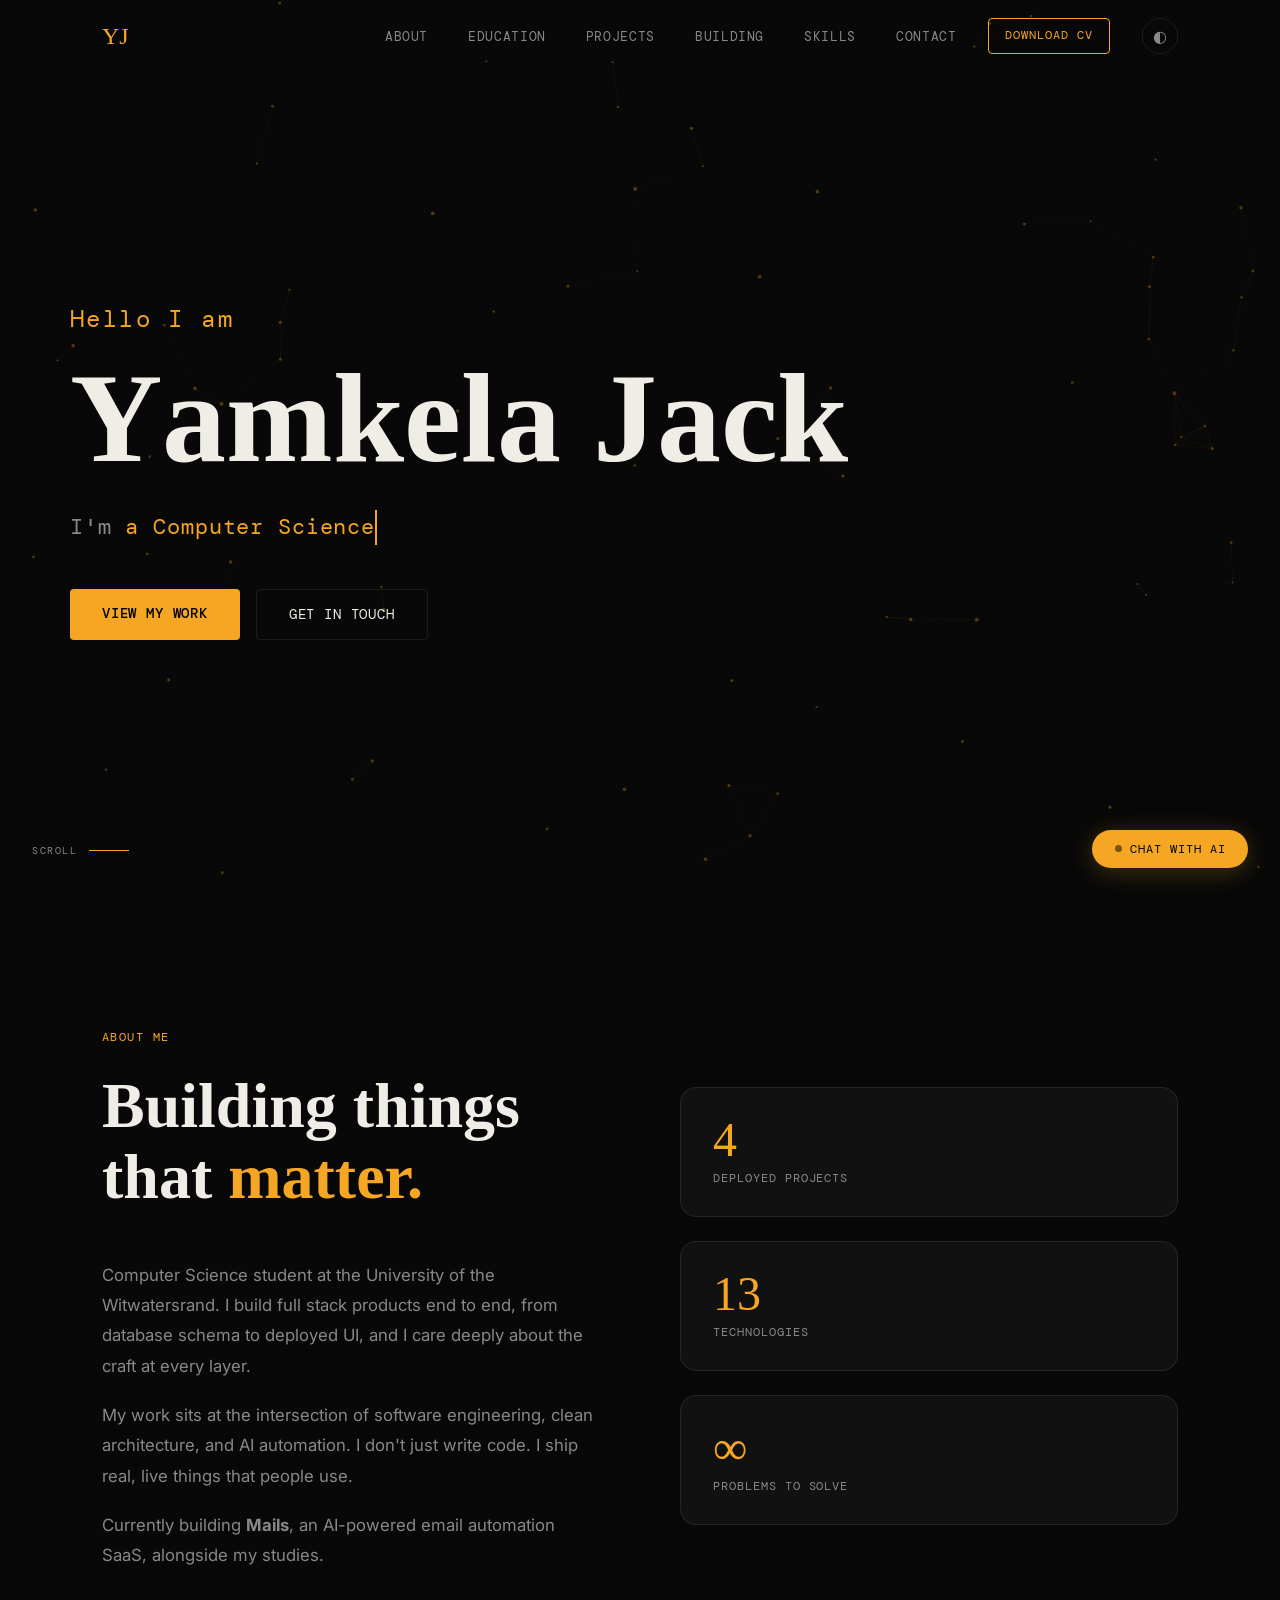
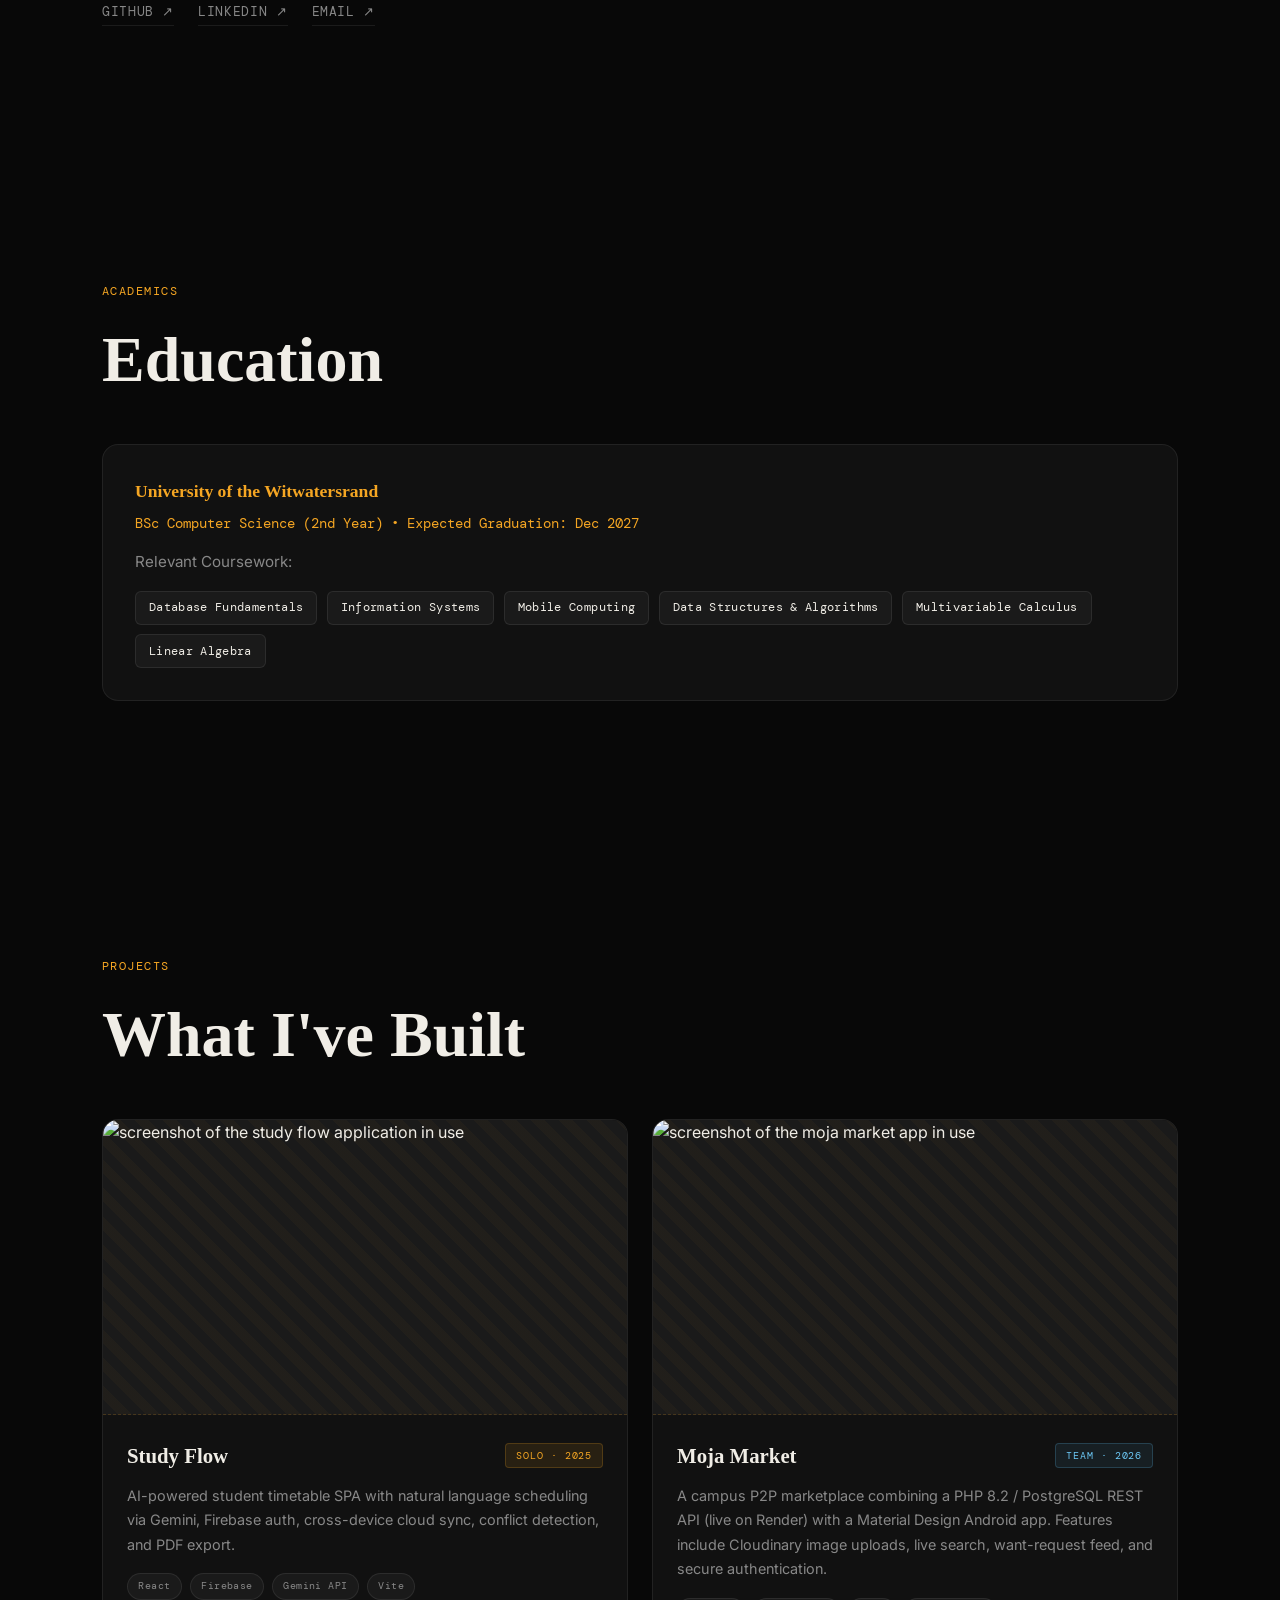
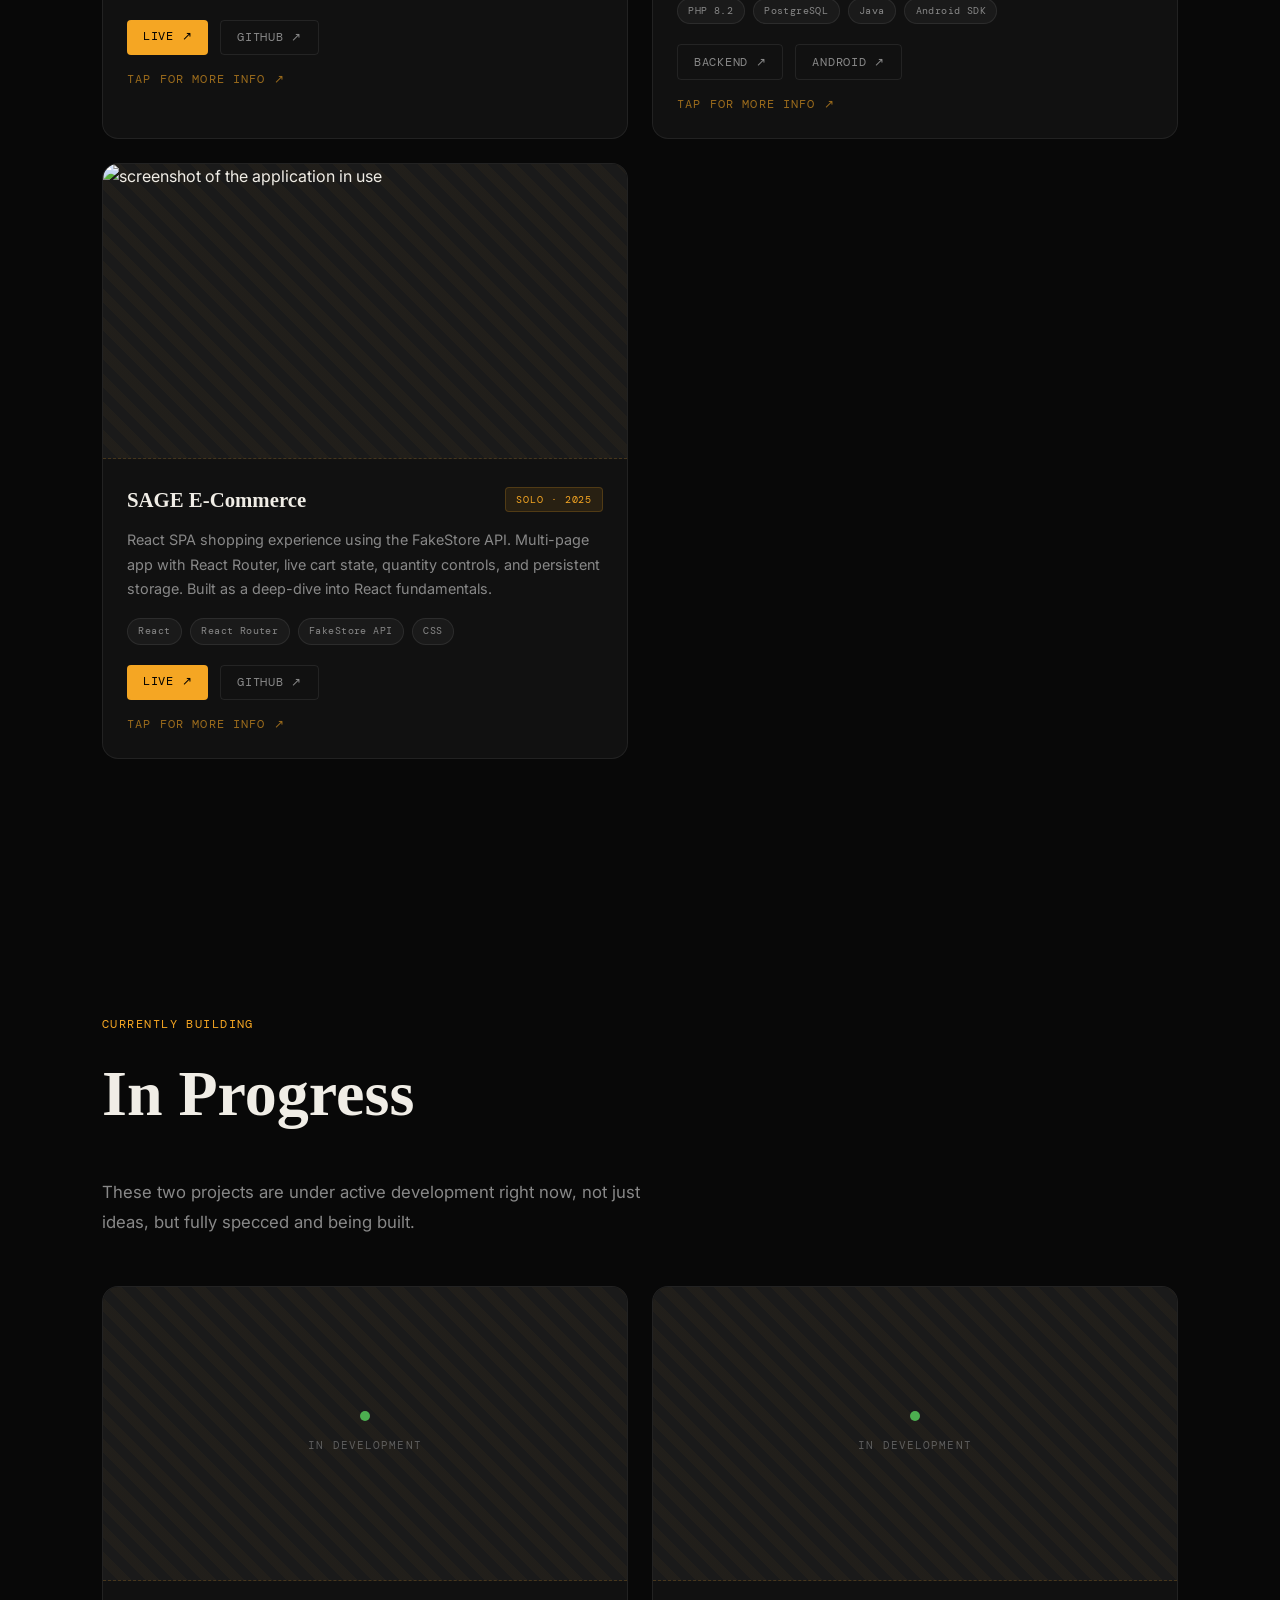
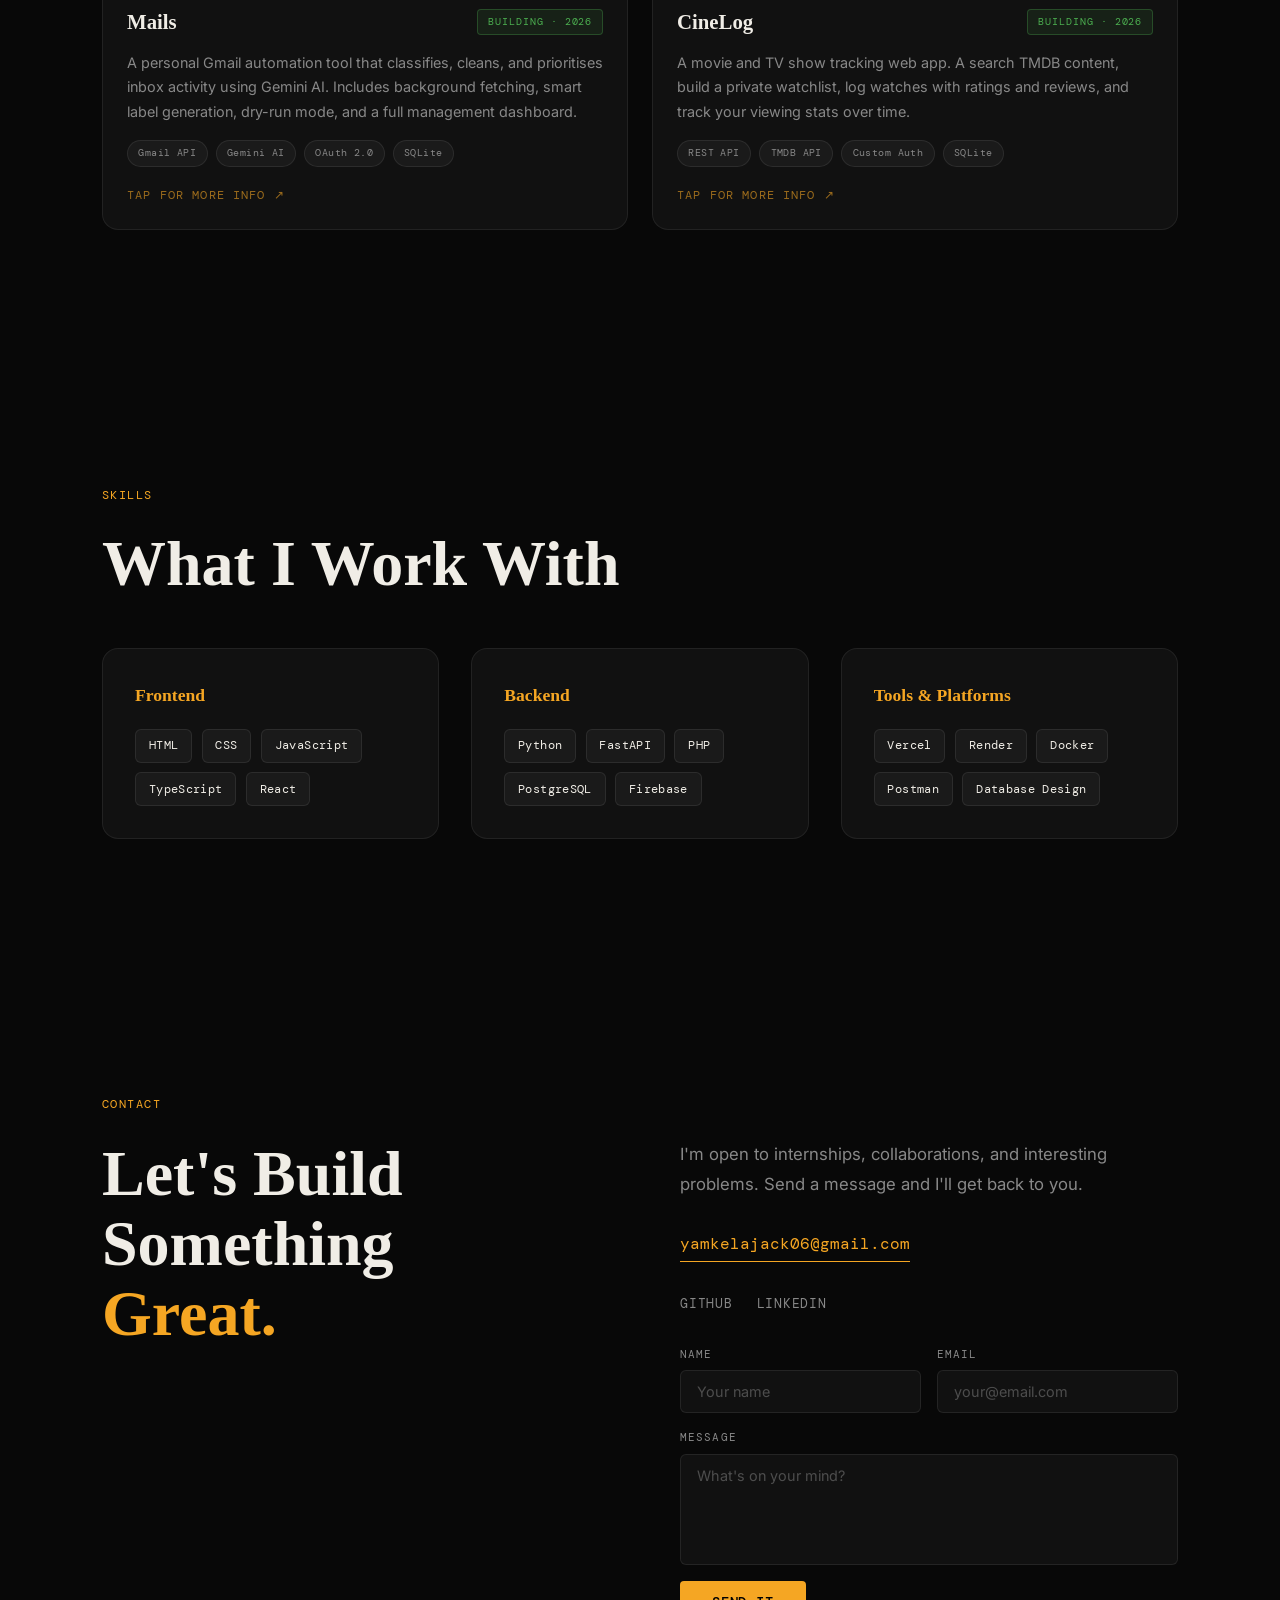
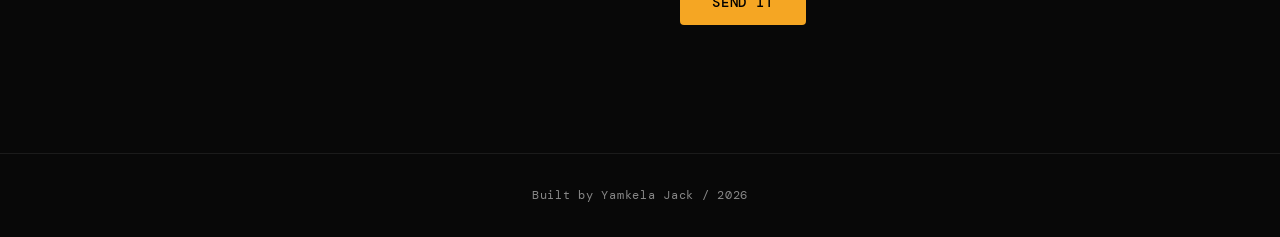
==== commit bf22a82f: "moved indec file to root folder" ====
--- a/Frontend/index.html
+++ b/Frontend/index.html
@@ -20,7 +20,10 @@
       href="https://fonts.googleapis.com/css2?family=Permanent+Marker&family=DM+Mono:ital,wght@0,300;0,400;0,500;1,300&family=Inter:wght@300;400;500;600&display=swap"
       rel="stylesheet"
     />
-    <link rel="stylesheet" href="style.css" />
+    <link rel="stylesheet" href="/Frontend/css/style.css" />
+
+    <script src="/Frontend/javascript/script.js" defer></script>
+    <script type="module" src="/Frontend/javascript/chat.js" defer></script>
   </head>
   <body>
     <canvas id="particle-canvas"></canvas>
@@ -35,7 +38,7 @@
           <li><a href="#skills">Skills</a></li>
           <li><a href="#contact">Contact</a></li>
         </ul>
-        <a href="cv-yamkela-jack.pdf" download class="btn-cv">Download CV</a>
+        <a href="/Frontend/public/Yamkela_Jack_CV.pdf" download class="btn-cv">Download CV</a>
         <button id="theme-toggle" aria-label="Toggle theme">
           <span class="theme-icon">◐</span>
         </button>
@@ -192,7 +195,7 @@
               <div class="project-img-placeholder">
                 <div class="placeholder-inner">
                   <img
-                    src="/public/study flow.jpeg"
+                    src="/Frontend/public/study flow.jpeg"
                     alt="screenshot of the study flow application in use"
                   />
                 </div>
@@ -240,7 +243,7 @@
               <div class="project-img-placeholder">
                 <div class="placeholder-inner">
                   <img
-                    src="/public/moja market.jpeg"
+                    src="/Frontend/public/moja market.jpeg"
                     alt="screenshot of the moja market app in use"
                   />
                 </div>
@@ -285,7 +288,7 @@
               <div class="project-img-placeholder">
                 <div class="placeholder-inner">
                   <img
-                    src="/public/sage.jpeg"
+                    src="/Frontend/public/sage.jpeg"
                     alt="screenshot of the application in use"
                   />
                 </div>
@@ -525,6 +528,41 @@
       </div>
     </section>
 
-    <script src="script.js"></script>
+    <!-- Chat trigger button -->
+    <button id="chat-open-btn" class="chat-open-btn" aria-label="Chat with AI">
+      Chat with AI
+    </button>
+
+    <!-- Chat view -->
+    <section id="chat-view" style="display: none">
+      <div class="container detail-container">
+        <button id="chat-back-btn" class="back-btn">← Back to Portfolio</button>
+        <div class="chat-page">
+          <div class="chat-page-header">
+            <div class="section-label">ai assistant</div>
+            <h2 class="section-title">
+              Ask me anything<br />about <em>Yamkela.</em>
+            </h2>
+          </div>
+          <div class="chat-messages" id="chat-messages">
+            <div class="message ai-message">
+              Hey, I'm AXIOM AI. Yamkela's personal AI assistant. I can tell you
+              about his background and story, skills and tech stack, projects,
+              career goals, learning journey, or personality and interests. What
+              do you want to know?
+            </div>
+          </div>
+          <form id="chat-form" class="chat-input-area">
+            <input
+              type="text"
+              id="chat-input"
+              placeholder="Type a message..."
+              autocomplete="off"
+            />
+            <button type="submit" id="chat-submit">Send</button>
+          </form>
+        </div>
+      </div>
+    </section>
   </body>
 </html>
--- a/Frontend/css/style.css
+++ b/Frontend/css/style.css
@@ -0,0 +1,1235 @@
+*, *::before, *::after {
+  box-sizing: border-box;
+  margin: 0;
+  padding: 0;
+}
+:root {
+  --accent: #f5a623;
+  --accent-dim: #c4811a;
+  --radius: 16px;
+  --nav-h: 72px;
+  --transition: 0.4s cubic-bezier(0.4, 0, 0.2, 1);
+}
+[data-theme="dark"] {
+  --bg: #080808;
+  --bg2: #111111;
+  --bg3: #1a1a1a;
+  --text: #f0ede6;
+  --text-muted: #888888;
+  --border: rgba(255,255,255,0.08);
+  --card-bg: #111111;
+  --card-border: rgba(255,255,255,0.07);
+  --nav-bg: rgba(8,8,8,0.85);
+  --placeholder-bg: #1a1a1a;
+  --placeholder-border: rgba(245,166,35,0.2);
+}
+[data-theme="light"] {
+  --bg: #faf7f2;
+  --bg2: #f0ebe0;
+  --bg3: #e6dfd2;
+  --text: #1a1510;
+  --text-muted: #6b5f52;
+  --border: rgba(100,70,20,0.12);
+  --card-bg: #ffffff;
+  --card-border: rgba(100,70,20,0.09);
+  --nav-bg: rgba(250,247,242,0.88);
+  --placeholder-bg: #ede7da;
+  --placeholder-border: rgba(196,129,26,0.35);
+}
+html {
+  scroll-behavior: smooth;
+}
+body {
+  font-family: 'Inter', sans-serif;
+  background: var(--bg);
+  color: var(--text);
+  overflow-x: hidden;
+  transition: background var(--transition), color var(--transition);
+  line-height: 1.6;
+}
+#particle-canvas {
+  position: fixed;
+  inset: 0;
+  z-index: 0;
+  pointer-events: none;
+  opacity: 0.5;
+}
+.container {
+  max-width: 1140px;
+  margin: 0 auto;
+  padding: 0 2rem;
+}
+nav#navbar {
+  position: fixed;
+  top: 0;
+  left: 0;
+  right: 0;
+  z-index: 100;
+  background: transparent;
+  transition: background var(--transition), backdrop-filter var(--transition), box-shadow var(--transition);
+}
+nav#navbar.scrolled {
+  background: var(--nav-bg);
+  backdrop-filter: blur(20px);
+  -webkit-backdrop-filter: blur(20px);
+  box-shadow: 0 1px 0 var(--border);
+}
+.nav-inner {
+  max-width: 1140px;
+  margin: 0 auto;
+  padding: 0 2rem;
+  height: var(--nav-h);
+  display: flex;
+  align-items: center;
+  gap: 2rem;
+}
+.nav-logo {
+  font-family: 'Permanent Marker', cursive;
+  font-size: 1.5rem;
+  color: var(--accent);
+  flex-shrink: 0;
+  margin-right: auto;
+}
+.nav-links {
+  display: flex;
+  list-style: none;
+  gap: 2.5rem;
+}
+.nav-links a {
+  font-family: 'DM Mono', monospace;
+  font-size: 0.8rem;
+  color: var(--text-muted);
+  text-decoration: none;
+  letter-spacing: 0.05em;
+  transition: color 0.2s;
+  text-transform: uppercase;
+}
+.nav-links a:hover,
+.nav-links a.active {
+  color: var(--accent);
+}
+.btn-cv {
+  font-family: 'DM Mono', monospace;
+  font-size: 0.75rem;
+  letter-spacing: 0.08em;
+  text-transform: uppercase;
+  color: var(--accent);
+  border: 1px solid var(--accent);
+  border-radius: 4px;
+  padding: 0.45rem 1rem;
+  text-decoration: none;
+  transition: all 0.2s;
+  flex-shrink: 0;
+  white-space: nowrap;
+}
+.btn-cv:hover {
+  background: var(--accent);
+  color: #000;
+}
+.mobile-cv {
+  font-family: 'DM Mono', monospace;
+  font-size: 0.85rem;
+  color: var(--accent);
+  text-decoration: none;
+  text-transform: uppercase;
+  letter-spacing: 0.06em;
+  border: 1px solid var(--accent);
+  border-radius: 4px;
+  padding: 0.5rem 1rem;
+  text-align: center;
+  transition: all 0.2s;
+}
+.mobile-cv:hover {
+  background: var(--accent);
+  color: #000;
+}
+#theme-toggle {
+  background: none;
+  border: 1px solid var(--border);
+  border-radius: 50%;
+  width: 36px;
+  height: 36px;
+  display: flex;
+  align-items: center;
+  justify-content: center;
+  cursor: pointer;
+  color: var(--text-muted);
+  font-size: 1rem;
+  transition: all 0.2s;
+  flex-shrink: 0;
+}
+#theme-toggle:hover {
+  border-color: var(--accent);
+  color: var(--accent);
+}
+.hamburger {
+  display: none;
+  flex-direction: column;
+  gap: 5px;
+  background: none;
+  border: none;
+  cursor: pointer;
+  padding: 4px;
+}
+.hamburger span {
+  display: block;
+  width: 24px;
+  height: 2px;
+  background: var(--text);
+  border-radius: 2px;
+  transition: var(--transition);
+}
+.hamburger.open span:nth-child(1) { transform: translateY(7px) rotate(45deg); }
+.hamburger.open span:nth-child(2) { opacity: 0; }
+.hamburger.open span:nth-child(3) { transform: translateY(-7px) rotate(-45deg); }
+.mobile-menu {
+  display: none;
+  flex-direction: column;
+  padding: 1rem 2rem 1.5rem;
+  gap: 1.2rem;
+  background: var(--nav-bg);
+  backdrop-filter: blur(20px);
+  -webkit-backdrop-filter: blur(20px);
+  border-top: 1px solid var(--border);
+}
+.mobile-menu.open {
+  display: flex;
+}
+.mobile-menu a {
+  font-family: 'DM Mono', monospace;
+  font-size: 0.9rem;
+  color: var(--text-muted);
+  text-decoration: none;
+  text-transform: uppercase;
+  letter-spacing: 0.05em;
+  transition: color 0.2s;
+}
+.mobile-menu a:hover,
+.mobile-menu a.active {
+  color: var(--accent);
+}
+#hero {
+  position: relative;
+  min-height: 100vh;
+  display: flex;
+  align-items: center;
+  z-index: 1;
+  padding: var(--nav-h) 2rem 2rem;
+}
+.hero-content {
+  max-width: 1140px;
+  margin: 0 auto;
+  width: 100%;
+}
+.hello-text {
+  font-family: 'DM Mono', monospace;
+  font-size: clamp(1.1rem, 2.2vw, 1.5rem);
+  color: var(--accent);
+  opacity: 0;
+  transform: translateY(20px);
+  animation: fadeUp 0.6s ease forwards 0.2s;
+  letter-spacing: 0.1em;
+  margin-bottom: 1rem;
+}
+.hero-name {
+  font-family: 'Permanent Marker', cursive;
+  font-size: clamp(3.5rem, 10vw, 9rem);
+  line-height: 1;
+  color: var(--text);
+  margin-bottom: 1.5rem;
+  overflow: hidden;
+}
+.char {
+  display: inline-block;
+  opacity: 0;
+  transform: translateY(80px) rotate(3deg);
+  animation: charIn 0.5s cubic-bezier(0.2, 0.8, 0.3, 1) forwards;
+}
+.char:nth-child(1)  { animation-delay: 0.55s; }
+.char:nth-child(2)  { animation-delay: 0.62s; }
+.char:nth-child(3)  { animation-delay: 0.69s; }
+.char:nth-child(4)  { animation-delay: 0.76s; }
+.char:nth-child(5)  { animation-delay: 0.83s; }
+.char:nth-child(6)  { animation-delay: 0.90s; }
+.char:nth-child(7)  { animation-delay: 0.97s; }
+.char:nth-child(8)  { animation-delay: 1.04s; }
+.char:nth-child(9)  { animation-delay: 1.11s; }
+.char:nth-child(10) { animation-delay: 1.18s; }
+.char:nth-child(11) { animation-delay: 1.25s; }
+.hero-tagline {
+  font-family: 'DM Mono', monospace;
+  font-size: clamp(1rem, 2.2vw, 1.35rem);
+  color: var(--text-muted);
+  opacity: 0;
+  transform: translateY(20px);
+  animation: fadeUp 0.7s ease forwards 1.4s;
+  letter-spacing: 0.04em;
+  margin-bottom: 2.5rem;
+  min-height: 2em;
+  display: flex;
+  align-items: center;
+  gap: 0;
+}
+.typewriter-static {
+  color: var(--text-muted);
+  white-space: nowrap;
+}
+.typewriter-dynamic {
+  color: var(--accent);
+  border-right: 2px solid var(--accent);
+  white-space: nowrap;
+  overflow: hidden;
+  animation: cursorBlink 0.75s step-end infinite;
+}
+.hero-cta {
+  display: flex;
+  gap: 1rem;
+  flex-wrap: wrap;
+  opacity: 0;
+  transform: translateY(20px);
+  animation: fadeUp 0.7s ease forwards 1.7s;
+}
+.btn-primary {
+  font-family: 'DM Mono', monospace;
+  font-size: 0.85rem;
+  background: var(--accent);
+  color: #000;
+  text-decoration: none;
+  padding: 0.85rem 2rem;
+  border-radius: 4px;
+  letter-spacing: 0.06em;
+  text-transform: uppercase;
+  font-weight: 500;
+  transition: all 0.2s;
+}
+.btn-primary:hover {
+  background: var(--accent-dim);
+  transform: translateY(-2px);
+}
+.btn-outline {
+  font-family: 'DM Mono', monospace;
+  font-size: 0.85rem;
+  background: transparent;
+  color: var(--text);
+  text-decoration: none;
+  padding: 0.85rem 2rem;
+  border-radius: 4px;
+  border: 1px solid var(--border);
+  letter-spacing: 0.06em;
+  text-transform: uppercase;
+  transition: all 0.2s;
+}
+.btn-outline:hover {
+  border-color: var(--accent);
+  color: var(--accent);
+  transform: translateY(-2px);
+}
+.scroll-indicator {
+  position: absolute;
+  bottom: 2.5rem;
+  left: 2rem;
+  display: flex;
+  align-items: center;
+  gap: 0.75rem;
+  opacity: 0;
+  animation: fadeIn 0.6s ease forwards 2.2s;
+}
+.scroll-indicator span {
+  font-family: 'DM Mono', monospace;
+  font-size: 0.65rem;
+  letter-spacing: 0.15em;
+  text-transform: uppercase;
+  color: var(--text-muted);
+}
+.scroll-line {
+  width: 40px;
+  height: 1px;
+  background: var(--accent);
+  position: relative;
+  overflow: hidden;
+}
+.scroll-line::after {
+  content: '';
+  position: absolute;
+  inset: 0;
+  background: var(--bg);
+  animation: scanRight 1.8s ease-in-out infinite 2.2s;
+}
+.section {
+  position: relative;
+  z-index: 1;
+  padding: 8rem 0;
+}
+.section-label {
+  font-family: 'DM Mono', monospace;
+  font-size: 0.75rem;
+  color: var(--accent);
+  letter-spacing: 0.12em;
+  text-transform: uppercase;
+  margin-bottom: 1.5rem;
+}
+.section-title {
+  font-family: 'Permanent Marker', cursive;
+  font-size: clamp(2.2rem, 5vw, 4rem);
+  line-height: 1.1;
+  color: var(--text);
+  margin-bottom: 3rem;
+}
+.section-title em {
+  color: var(--accent);
+  font-style: normal;
+}
+.about-grid {
+  display: grid;
+  grid-template-columns: 1fr 1fr;
+  gap: 5rem;
+  align-items: start;
+}
+.about-text p {
+  font-size: 1.05rem;
+  color: var(--text-muted);
+  margin-bottom: 1.2rem;
+  line-height: 1.8;
+}
+.about-links {
+  display: flex;
+  gap: 1.5rem;
+  flex-wrap: wrap;
+  margin-top: 2rem;
+}
+.social-link {
+  font-family: 'DM Mono', monospace;
+  font-size: 0.8rem;
+  color: var(--text-muted);
+  text-decoration: none;
+  letter-spacing: 0.05em;
+  transition: color 0.2s;
+  text-transform: uppercase;
+  border-bottom: 1px solid var(--border);
+  padding-bottom: 2px;
+}
+.social-link:hover {
+  color: var(--accent);
+  border-bottom-color: var(--accent);
+}
+.about-decoration {
+  display: flex;
+  flex-direction: column;
+  gap: 1.5rem;
+  padding-top: 1rem;
+}
+.deco-box {
+  border: 1px solid var(--border);
+  border-radius: var(--radius);
+  padding: 1.75rem 2rem;
+  background: var(--card-bg);
+  transition: border-color 0.3s, transform 0.3s;
+}
+.deco-box:hover {
+  border-color: var(--accent);
+  transform: translateX(6px);
+}
+.deco-number {
+  font-family: 'Permanent Marker', cursive;
+  font-size: 3rem;
+  color: var(--accent);
+  line-height: 1;
+  margin-bottom: 0.3rem;
+}
+.deco-label {
+  font-family: 'DM Mono', monospace;
+  font-size: 0.75rem;
+  color: var(--text-muted);
+  letter-spacing: 0.08em;
+  text-transform: uppercase;
+}
+.projects-grid {
+  display: grid;
+  grid-template-columns: repeat(2, 1fr);
+  gap: 1.5rem;
+}
+.project-card {
+  background: var(--card-bg);
+  border: 1px solid var(--card-border);
+  border-radius: var(--radius);
+  overflow: hidden;
+  transition: border-color 0.3s, transform 0.3s, box-shadow 0.3s;
+  transform-style: preserve-3d;
+}
+.project-card:hover {
+  border-color: var(--accent);
+  box-shadow: 0 20px 60px rgba(245,166,35,0.08);
+}
+.project-img-placeholder {
+  width: 100%;
+  aspect-ratio: 16/9;
+  background: var(--placeholder-bg);
+  border-bottom: 1px dashed var(--placeholder-border);
+  display: flex;
+  align-items: center;
+  justify-content: center;
+  position: relative;
+  overflow: hidden;
+}
+.project-img-placeholder::before {
+  content: '';
+  position: absolute;
+  inset: 0;
+  background: repeating-linear-gradient(
+    45deg,
+    transparent,
+    transparent 10px,
+    rgba(245,166,35,0.03) 10px,
+    rgba(245,166,35,0.03) 20px
+  );
+}
+.project-img-placeholder img {
+  width: 100%;
+  height: 100%;
+  object-fit: cover;
+  position: absolute;
+  top: 0;
+  left: 0;
+}
+.placeholder-inner {
+  display: flex;
+  flex-direction: column;
+  align-items: center;
+  gap: 0.5rem;
+  z-index: 1;
+}
+.placeholder-icon {
+  font-size: 1.8rem;
+  opacity: 0.4;
+}
+.placeholder-text {
+  font-family: 'DM Mono', monospace;
+  font-size: 0.7rem;
+  color: var(--text-muted);
+  letter-spacing: 0.1em;
+  text-transform: uppercase;
+  opacity: 0.6;
+}
+.project-body {
+  padding: 1.5rem;
+}
+.project-header {
+  display: flex;
+  align-items: center;
+  justify-content: space-between;
+  margin-bottom: 0.75rem;
+}
+.project-title {
+  font-family: 'Permanent Marker', cursive;
+  font-size: 1.3rem;
+  color: var(--text);
+}
+.project-badge {
+  font-family: 'DM Mono', monospace;
+  font-size: 0.6rem;
+  letter-spacing: 0.1em;
+  text-transform: uppercase;
+  background: rgba(245,166,35,0.1);
+  color: var(--accent);
+  border: 1px solid rgba(245,166,35,0.2);
+  padding: 0.25rem 0.6rem;
+  border-radius: 4px;
+}
+.project-badge.team {
+  background: rgba(100,200,255,0.08);
+  color: #6cc8f5;
+  border-color: rgba(100,200,255,0.2);
+}
+.project-desc {
+  font-size: 0.9rem;
+  color: var(--text-muted);
+  line-height: 1.7;
+  margin-bottom: 1rem;
+}
+.project-stack {
+  display: flex;
+  flex-wrap: wrap;
+  gap: 0.5rem;
+  margin-bottom: 1.25rem;
+}
+.pill {
+  font-family: 'DM Mono', monospace;
+  font-size: 0.65rem;
+  color: var(--text-muted);
+  background: var(--bg3);
+  border: 1px solid var(--border);
+  border-radius: 99px;
+  padding: 0.25rem 0.65rem;
+  letter-spacing: 0.04em;
+}
+.project-links {
+  display: flex;
+  gap: 0.75rem;
+}
+.proj-link {
+  font-family: 'DM Mono', monospace;
+  font-size: 0.75rem;
+  text-decoration: none;
+  letter-spacing: 0.06em;
+  text-transform: uppercase;
+  padding: 0.45rem 1rem;
+  border-radius: 4px;
+  transition: all 0.2s;
+}
+.proj-live {
+  background: var(--accent);
+  color: #000;
+}
+.proj-live:hover {
+  background: var(--accent-dim);
+}
+.proj-gh {
+  background: transparent;
+  color: var(--text-muted);
+  border: 1px solid var(--border);
+}
+.proj-gh:hover {
+  border-color: var(--accent);
+  color: var(--accent);
+}
+.proj-video {
+  background: var(--text);
+  color: var(--bg);
+}
+.proj-video:hover {
+  background: var(--text-muted);
+  color: var(--bg);
+}
+.skills-grid {
+  display: grid;
+  grid-template-columns: repeat(3, 1fr);
+  gap: 2rem;
+}
+.skill-group {
+  background: var(--card-bg);
+  border: 1px solid var(--card-border);
+  border-radius: var(--radius);
+  padding: 2rem;
+  transition: border-color 0.3s;
+}
+.skill-group:hover {
+  border-color: var(--accent);
+}
+.skill-group-title {
+  font-family: 'Permanent Marker', cursive;
+  font-size: 1.1rem;
+  color: var(--accent);
+  margin-bottom: 1.25rem;
+}
+.skill-tags {
+  display: flex;
+  flex-wrap: wrap;
+  gap: 0.6rem;
+}
+.skill-tag {
+  font-family: 'DM Mono', monospace;
+  font-size: 0.75rem;
+  color: var(--text);
+  background: var(--bg3);
+  border: 1px solid var(--border);
+  border-radius: 6px;
+  padding: 0.4rem 0.8rem;
+  letter-spacing: 0.03em;
+  transition: all 0.2s;
+}
+.skill-tag:hover {
+  border-color: var(--accent);
+  color: var(--accent);
+}
+.contact-inner {
+  display: grid;
+  grid-template-columns: 1fr 1fr;
+  gap: 5rem;
+  align-items: start;
+}
+.contact-sub {
+  font-size: 1.05rem;
+  color: var(--text-muted);
+  line-height: 1.8;
+  margin-bottom: 2rem;
+}
+.contact-email {
+  font-family: 'DM Mono', monospace;
+  font-size: 1rem;
+  color: var(--accent);
+  text-decoration: none;
+  border-bottom: 1px solid var(--accent);
+  padding-bottom: 4px;
+  display: inline-block;
+  margin-bottom: 2rem;
+  transition: opacity 0.2s;
+  word-break: break-all;
+}
+.contact-email:hover {
+  opacity: 0.7;
+}
+.contact-socials {
+  display: flex;
+  gap: 1.5rem;
+}
+.contact-socials a {
+  font-family: 'DM Mono', monospace;
+  font-size: 0.8rem;
+  color: var(--text-muted);
+  text-decoration: none;
+  text-transform: uppercase;
+  letter-spacing: 0.06em;
+  transition: color 0.2s;
+}
+.contact-socials a:hover {
+  color: var(--accent);
+}
+footer {
+  position: relative;
+  z-index: 1;
+  border-top: 1px solid var(--border);
+  padding: 2rem 0;
+  text-align: center;
+}
+footer p {
+  font-family: 'DM Mono', monospace;
+  font-size: 0.75rem;
+  color: var(--text-muted);
+  letter-spacing: 0.06em;
+}
+.contact-form-wrap {
+  margin-top: 2rem;
+  display: flex;
+  flex-direction: column;
+  gap: 1rem;
+}
+.form-row {
+  display: grid;
+  grid-template-columns: 1fr 1fr;
+  gap: 1rem;
+}
+.form-group {
+  display: flex;
+  flex-direction: column;
+  gap: 0.4rem;
+}
+.form-group label {
+  font-family: 'DM Mono', monospace;
+  font-size: 0.7rem;
+  letter-spacing: 0.1em;
+  text-transform: uppercase;
+  color: var(--text-muted);
+}
+.form-group input,
+.form-group textarea {
+  background: var(--bg2);
+  border: 1px solid var(--border);
+  border-radius: 6px;
+  padding: 0.75rem 1rem;
+  font-family: 'Inter', sans-serif;
+  font-size: 0.9rem;
+  color: var(--text);
+  outline: none;
+  transition: border-color 0.2s;
+  resize: none;
+  width: 100%;
+}
+.form-group input::placeholder,
+.form-group textarea::placeholder {
+  color: var(--text-muted);
+  opacity: 0.5;
+}
+.form-group input:focus,
+.form-group textarea:focus {
+  border-color: var(--accent);
+}
+.form-submit {
+  align-self: flex-start;
+  border: none;
+  cursor: pointer;
+  font-family: 'DM Mono', monospace;
+}
+.form-feedback {
+  display: none;
+  font-family: 'DM Mono', monospace;
+  font-size: 0.8rem;
+  color: var(--accent);
+  margin-top: 0.5rem;
+}
+.form-feedback.show {
+  display: block;
+  animation: fadeIn 0.4s ease forwards;
+}
+@media (max-width: 560px) {
+  .form-row {
+    grid-template-columns: 1fr;
+  }
+}
+.reveal {
+  opacity: 0;
+  transform: translateY(40px);
+  transition: opacity 0.7s ease, transform 0.7s ease;
+}
+.reveal.visible {
+  opacity: 1;
+  transform: translateY(0);
+}
+#project-view {
+  padding: calc(var(--nav-h) + 4rem) 0 6rem;
+  min-height: 100vh;
+  position: relative;
+  z-index: 1;
+}
+.detail-container {
+  max-width: 720px;
+  margin: 0 auto;
+}
+.back-btn {
+  font-family: 'DM Mono', monospace;
+  font-size: 0.85rem;
+  background: transparent;
+  color: var(--text);
+  text-decoration: none;
+  padding: 0.6rem 1.5rem;
+  border-radius: 4px;
+  border: 1px solid var(--border);
+  letter-spacing: 0.06em;
+  text-transform: uppercase;
+  transition: all 0.2s;
+  cursor: pointer;
+  margin-bottom: 3rem;
+  display: inline-flex;
+  align-items: center;
+  gap: 0.5rem;
+}
+.back-btn:hover {
+  border-color: var(--accent);
+  color: var(--accent);
+  transform: translateX(-4px);
+}
+.detail-tag {
+  font-family: 'DM Mono', monospace;
+  font-size: 0.65rem;
+  letter-spacing: 0.12em;
+  text-transform: uppercase;
+  color: var(--accent);
+  margin-bottom: 0.75rem;
+}
+.detail-title {
+  font-family: 'Permanent Marker', cursive;
+  font-size: 2.2rem;
+  color: var(--text);
+  margin-bottom: 0.5rem;
+}
+.detail-subtitle {
+  font-size: 0.9rem;
+  color: var(--text-muted);
+  margin-bottom: 2rem;
+  font-family: 'DM Mono', monospace;
+  letter-spacing: 0.04em;
+}
+.detail-section {
+  margin-bottom: 2rem;
+}
+.detail-section-title {
+  font-family: 'DM Mono', monospace;
+  font-size: 0.7rem;
+  letter-spacing: 0.12em;
+  text-transform: uppercase;
+  color: var(--accent);
+  margin-bottom: 1rem;
+  padding-bottom: 0.5rem;
+  border-bottom: 1px solid var(--border);
+}
+.detail-feature-list {
+  list-style: none;
+  display: flex;
+  flex-direction: column;
+  gap: 0.55rem;
+}
+.detail-feature-list li {
+  font-size: 0.9rem;
+  color: var(--text-muted);
+  padding-left: 1.25rem;
+  position: relative;
+  line-height: 1.6;
+}
+.detail-feature-list li::before {
+  content: '→';
+  position: absolute;
+  left: 0;
+  color: var(--accent);
+  font-size: 0.8rem;
+}
+.detail-rules {
+  display: flex;
+  flex-direction: column;
+  gap: 0.55rem;
+}
+.detail-rule {
+  font-size: 0.85rem;
+  color: var(--text-muted);
+  background: var(--bg3);
+  border: 1px solid var(--border);
+  border-radius: 6px;
+  padding: 0.6rem 1rem;
+  font-family: 'DM Mono', monospace;
+  letter-spacing: 0.02em;
+}
+.detail-stack {
+  display: flex;
+  flex-wrap: wrap;
+  gap: 0.5rem;
+}
+.detail-links {
+  display: flex;
+  gap: 0.75rem;
+  flex-wrap: wrap;
+  margin-top: 2rem;
+}
+.detail-future {
+  display: grid;
+  grid-template-columns: repeat(2, 1fr);
+  gap: 0.75rem;
+}
+.detail-future-item {
+  background: var(--bg3);
+  border: 1px solid var(--border);
+  border-radius: 8px;
+  padding: 0.75rem 1rem;
+  font-size: 0.82rem;
+  color: var(--text-muted);
+  font-family: 'DM Mono', monospace;
+}
+.detail-future-item strong {
+  display: block;
+  color: var(--text);
+  margin-bottom: 0.2rem;
+  font-size: 0.78rem;
+}
+.card-hint {
+  font-family: 'DM Mono', monospace;
+  font-size: 0.72rem;
+  letter-spacing: 0.1em;
+  text-transform: uppercase;
+  color: var(--accent);
+  opacity: 0.6;
+  margin-top: 1rem;
+  transition: opacity 0.2s;
+}
+.project-card:hover .card-hint {
+  opacity: 1;
+}
+.project-badge.wip {
+  background: rgba(76,175,80,0.1);
+  color: #4caf50;
+  border-color: rgba(76,175,80,0.3);
+}
+.status-dot-hero {
+  display: block;
+  width: 10px;
+  height: 10px;
+  border-radius: 50%;
+  background: #4caf50;
+  margin-bottom: 0.5rem;
+  animation: pulseDot 2s ease-in-out infinite;
+}
+.building-intro {
+  font-size: 1.05rem;
+  color: var(--text-muted);
+  max-width: 560px;
+  margin-bottom: 3rem;
+  line-height: 1.8;
+}
+@keyframes pulseDot {
+  0%, 100% { box-shadow: 0 0 0 0 rgba(76,175,80,0.5); }
+  50% { box-shadow: 0 0 0 6px rgba(76,175,80,0); }
+}
+@keyframes fadeUp {
+  to { opacity: 1; transform: translateY(0); }
+}
+@keyframes fadeIn {
+  to { opacity: 1; }
+}
+@keyframes charIn {
+  to { opacity: 1; transform: translateY(0) rotate(0deg); }
+}
+@keyframes cursorBlink {
+  0%, 100% { border-color: var(--accent); }
+  50% { border-color: transparent; }
+}
+@keyframes scanRight {
+  0%   { transform: translateX(-100%); }
+  50%  { transform: translateX(0); }
+  100% { transform: translateX(100%); }
+}
+@media (max-width: 900px) {
+  .nav-links { display: none; }
+  .hamburger { display: flex; }
+  .about-grid {
+    grid-template-columns: 1fr;
+    gap: 3rem;
+  }
+  .about-decoration {
+    flex-direction: row;
+    flex-wrap: wrap;
+  }
+  .deco-box { flex: 1 1 140px; }
+  .projects-grid {
+    grid-template-columns: 1fr;
+  }
+  .skills-grid {
+    grid-template-columns: 1fr;
+    gap: 1rem;
+  }
+  .contact-inner {
+    grid-template-columns: 1fr;
+    gap: 2.5rem;
+  }
+  .section { padding: 5rem 0; }
+}
+@media (max-width: 560px) {
+  .hero-cta { flex-direction: column; }
+  .detail-title { font-size: 1.7rem; }
+}
+
+.detail-video-wrap {
+  width: 100%;
+  margin-top: 1rem;
+  border-radius: 12px;
+  overflow: hidden;
+  background: #000;
+}
+
+.detail-video-wrap video {
+  width: 100%;
+  max-height: 520px;
+  display: block;
+  border-radius: 12px;
+}
+
+/* Chat open button */
+.chat-open-btn {
+  position: fixed;
+  bottom: 2rem;
+  right: 2rem;
+  background: var(--accent);
+  color: #000;
+  border: none;
+  padding: 0.7rem 1.4rem;
+  border-radius: 30px;
+  font-family: 'DM Mono', monospace;
+  font-size: 0.78rem;
+  letter-spacing: 0.08em;
+  text-transform: uppercase;
+  cursor: pointer;
+  z-index: 1000;
+  box-shadow: 0 4px 24px rgba(245, 166, 35, 0.25);
+  transition: transform 0.2s, box-shadow 0.2s;
+  display: flex;
+  align-items: center;
+  gap: 0.5rem;
+}
+.chat-open-btn::before {
+  content: '';
+  display: inline-block;
+  width: 7px;
+  height: 7px;
+  border-radius: 50%;
+  background: #000;
+  opacity: 0.5;
+  animation: pulseDot 2s ease-in-out infinite;
+}
+.chat-open-btn:hover {
+  transform: translateY(-3px);
+  box-shadow: 0 8px 32px rgba(245, 166, 35, 0.35);
+}
+
+/* Chat view layout */
+#chat-view {
+  padding: calc(var(--nav-h) + 3rem) 0 4rem;
+  min-height: 100vh;
+  position: relative;
+  z-index: 1;
+}
+
+.chat-page {
+  display: grid;
+  grid-template-rows: auto 1fr auto;
+  gap: 1.5rem;
+  max-width: 720px;
+  margin: 0 auto;
+}
+
+/* Header */
+.chat-page-header {
+  border-bottom: 1px solid var(--border);
+  padding-bottom: 1.5rem;
+  margin-bottom: 0.5rem;
+}
+.chat-page-header .section-title {
+  margin-bottom: 0;
+}
+
+/* Message container */
+.chat-messages {
+  background: transparent;
+  border: none;
+  border-radius: 0;
+  padding: 0;
+  min-height: 420px;
+  max-height: 520px;
+  overflow-y: auto;
+  display: flex;
+  flex-direction: column;
+  gap: 1rem;
+  scrollbar-width: thin;
+  scrollbar-color: var(--border) transparent;
+}
+.chat-messages::-webkit-scrollbar { width: 4px; }
+.chat-messages::-webkit-scrollbar-track { background: transparent; }
+.chat-messages::-webkit-scrollbar-thumb {
+  background: var(--border);
+  border-radius: 4px;
+}
+
+/* Messages */
+.message {
+  padding: 0.85rem 1.1rem;
+  border-radius: 12px;
+  font-size: 0.88rem;
+  max-width: 78%;
+  line-height: 1.65;
+  animation: msgIn 0.25s ease forwards;
+}
+@keyframes msgIn {
+  from { opacity: 0; transform: translateY(8px); }
+  to   { opacity: 1; transform: translateY(0); }
+}
+.ai-message {
+  background: var(--bg2);
+  border: 1px solid var(--border);
+  border-bottom-left-radius: 4px;
+  align-self: flex-start;
+  color: var(--text);
+}
+.user-message {
+  background: var(--accent);
+  color: #000;
+  border-bottom-right-radius: 4px;
+  align-self: flex-end;
+  font-weight: 500;
+}
+
+/* Loading dots */
+.message.loading {
+  display: flex;
+  align-items: center;
+  gap: 5px;
+  padding: 1rem 1.2rem;
+  min-width: 60px;
+}
+.message.loading span {
+  display: inline-block;
+  width: 6px;
+  height: 6px;
+  border-radius: 50%;
+  background: var(--text-muted);
+  animation: dot-bounce 1.2s ease-in-out infinite;
+}
+.message.loading span:nth-child(2) { animation-delay: 0.2s; }
+.message.loading span:nth-child(3) { animation-delay: 0.4s; }
+@keyframes dot-bounce {
+  0%, 80%, 100% { transform: translateY(0); opacity: 0.4; }
+  40%           { transform: translateY(-6px); opacity: 1; }
+}
+
+/* Input area */
+.chat-input-area {
+  display: flex;
+  align-items: center;
+  gap: 0.75rem;
+  background: var(--bg2);
+  border: 1px solid var(--border);
+  border-radius: 12px;
+  padding: 0.5rem 0.5rem 0.5rem 1.1rem;
+  transition: border-color 0.2s;
+}
+.chat-input-area:focus-within {
+  border-color: var(--accent);
+}
+#chat-input {
+  flex: 1;
+  background: transparent;
+  border: none;
+  padding: 0.45rem 0;
+  color: var(--text);
+  font-size: 0.88rem;
+  outline: none;
+  font-family: 'DM Mono', monospace;
+  letter-spacing: 0.02em;
+}
+#chat-input::placeholder {
+  color: var(--text-muted);
+  opacity: 0.6;
+}
+#chat-submit {
+  background: var(--accent);
+  border: none;
+  padding: 0.6rem 1.1rem;
+  border-radius: 8px;
+  cursor: pointer;
+  font-family: 'DM Mono', monospace;
+  font-size: 0.72rem;
+  letter-spacing: 0.06em;
+  text-transform: uppercase;
+  color: #000;
+  font-weight: 600;
+  transition: background 0.2s, transform 0.15s;
+  flex-shrink: 0;
+}
+#chat-submit:hover {
+  background: var(--accent-dim);
+  transform: scale(0.97);
+}
+
+/* Suggestions */
+.suggestions {
+  display: flex;
+  flex-direction: column;
+  gap: 0.45rem;
+  margin-top: 0.25rem;
+}
+.suggestions button {
+  background: transparent;
+  border: 1px solid var(--border);
+  color: var(--text-muted);
+  padding: 0.6rem 1rem;
+  border-radius: 8px;
+  cursor: pointer;
+  font-family: 'DM Mono', monospace;
+  font-size: 0.75rem;
+  letter-spacing: 0.03em;
+  text-align: left;
+  transition: border-color 0.2s, color 0.2s, background 0.2s, transform 0.15s;
+  display: flex;
+  align-items: center;
+  gap: 0.5rem;
+}
+.suggestions button::before {
+  content: '→';
+  color: var(--accent);
+  opacity: 0.6;
+  font-size: 0.8rem;
+  transition: opacity 0.2s, transform 0.2s;
+}
+.suggestions button:hover {
+  border-color: var(--accent);
+  color: var(--text);
+  background: rgba(245, 166, 35, 0.04);
+  transform: translateX(3px);
+}
+.suggestions button:hover::before {
+  opacity: 1;
+  transform: translateX(2px);
+}
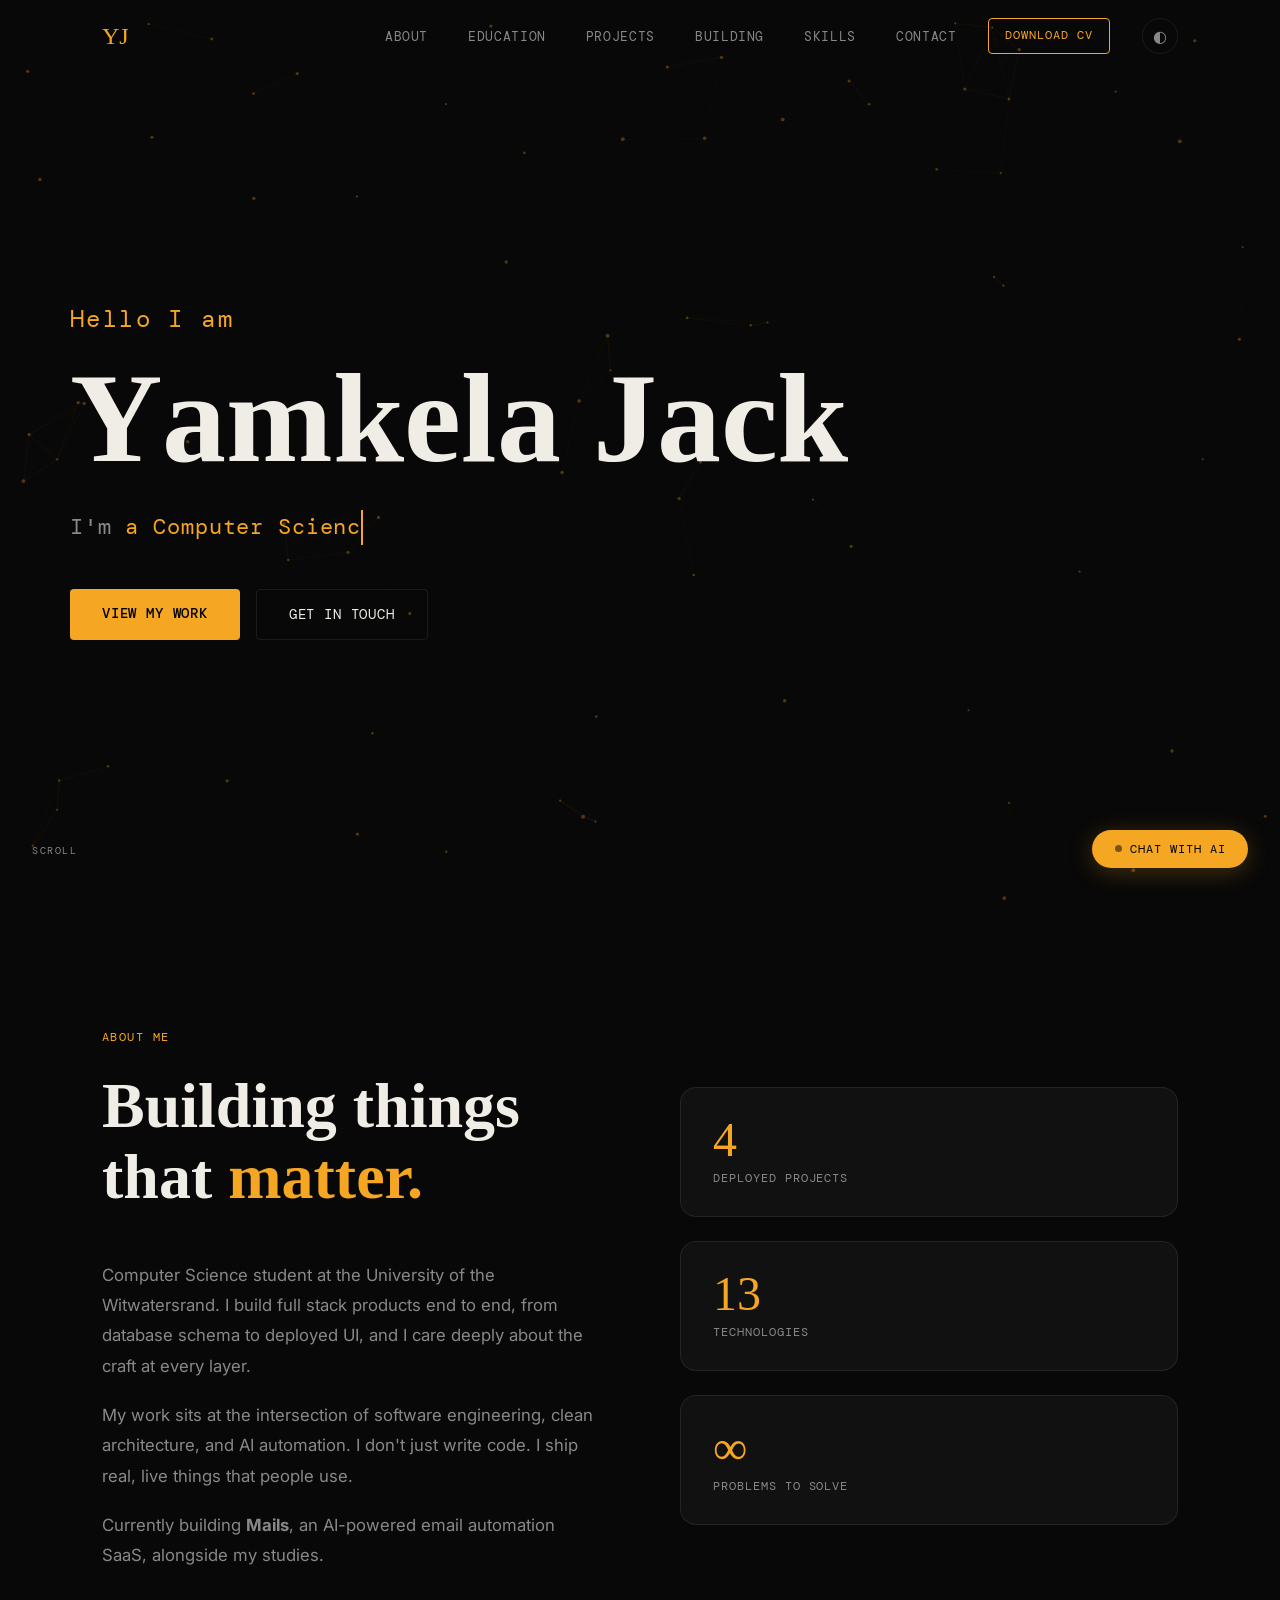
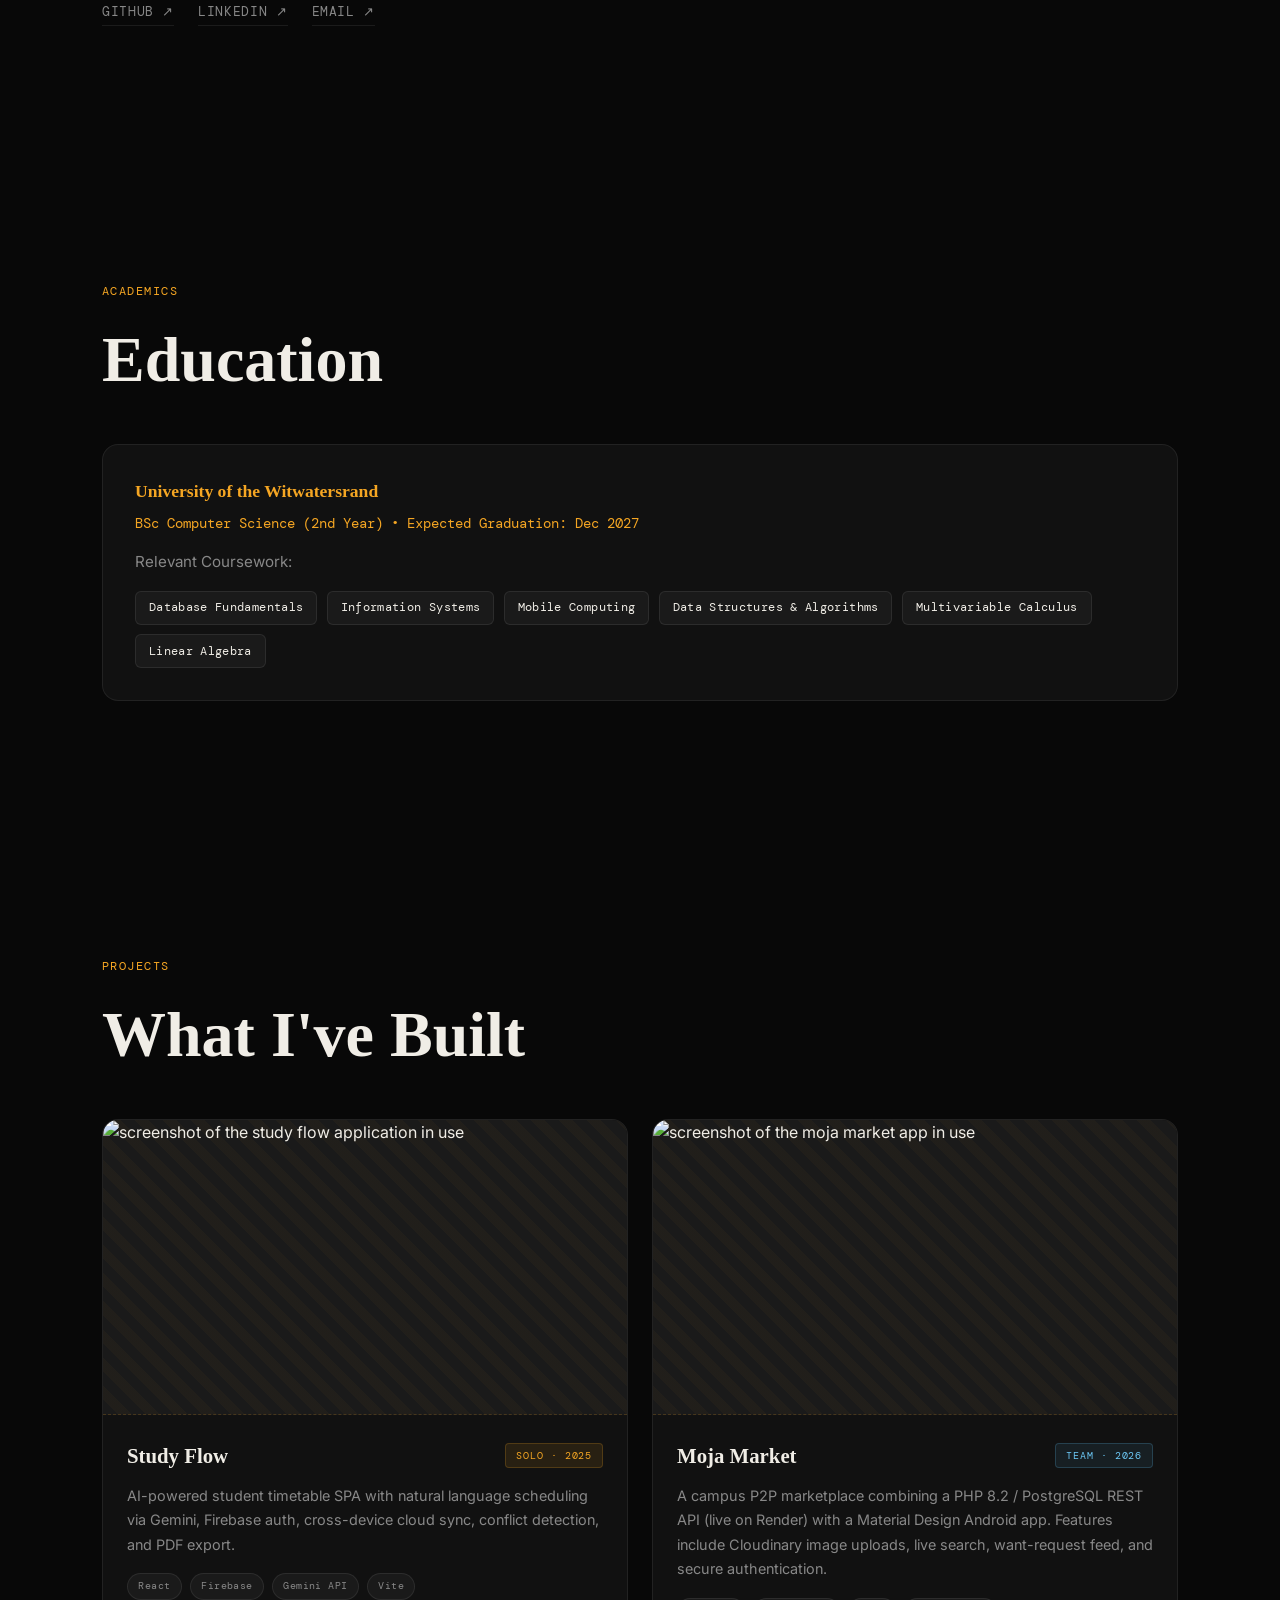
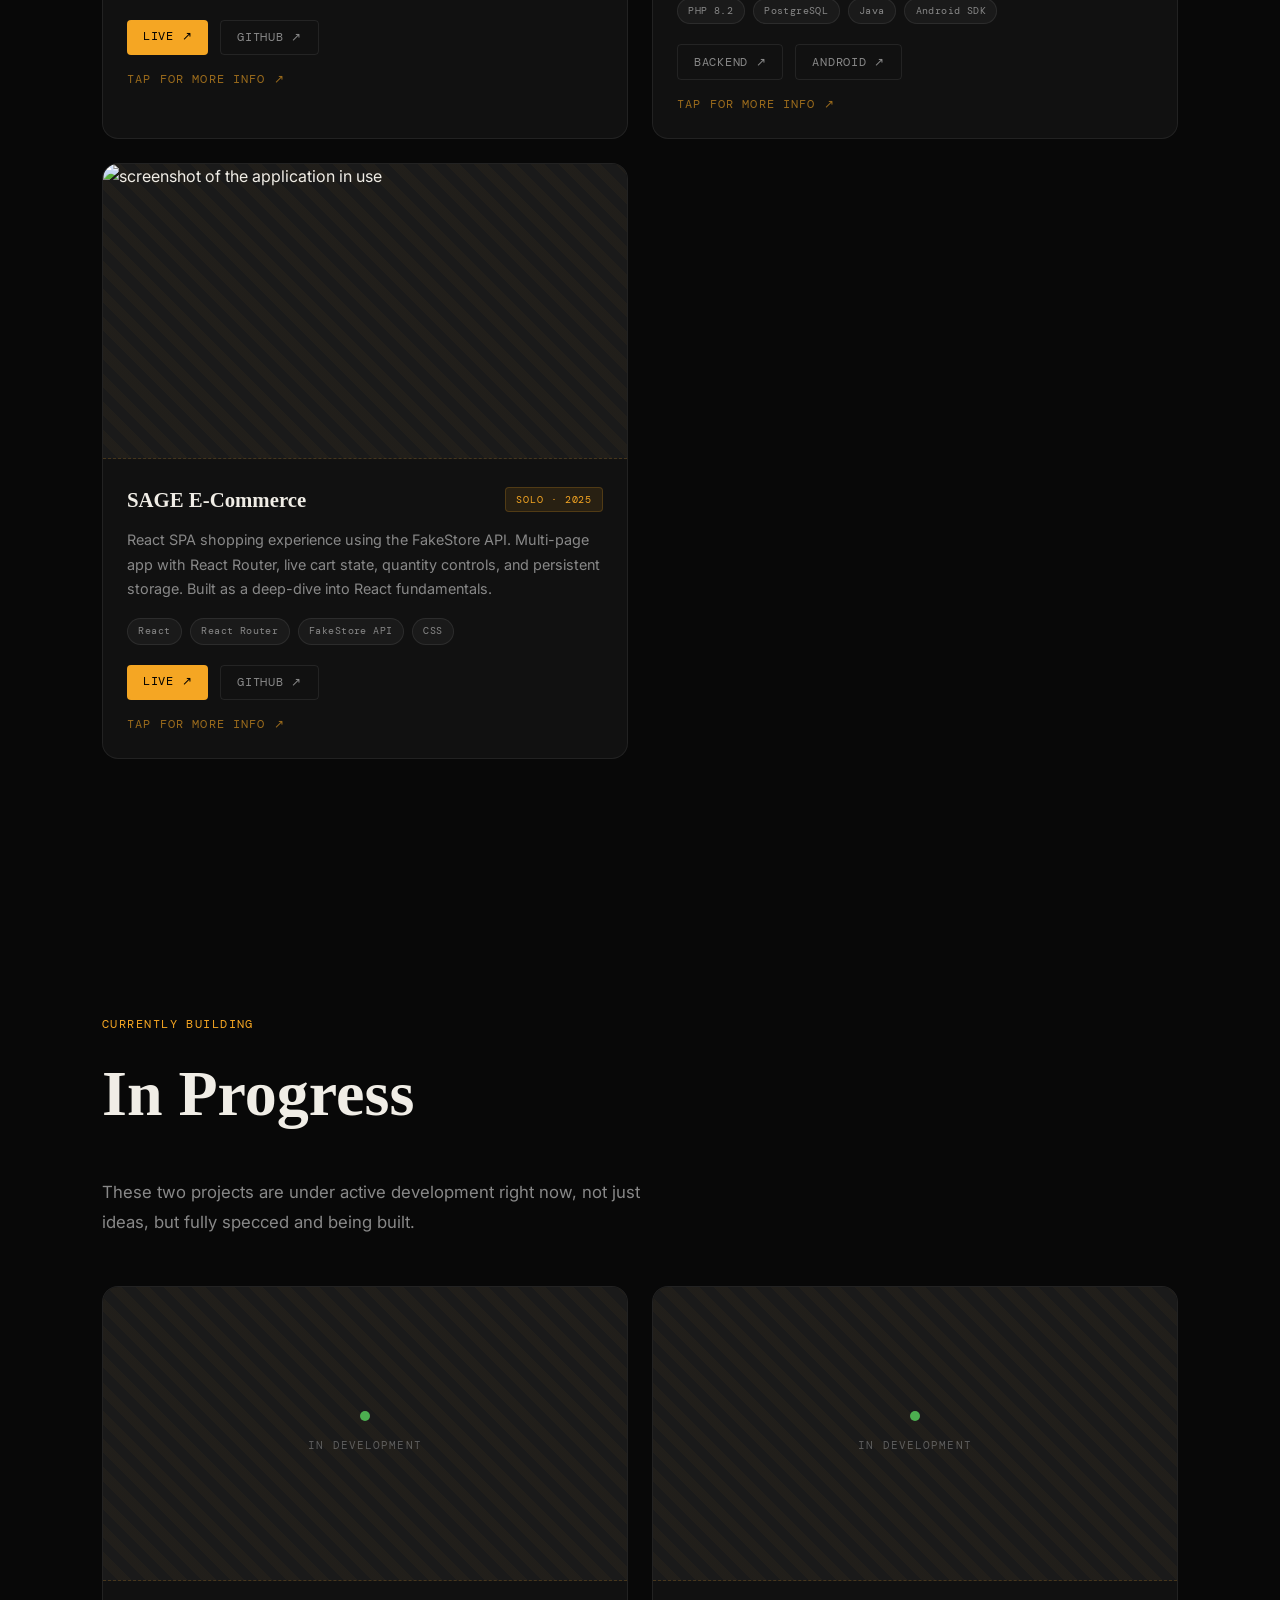
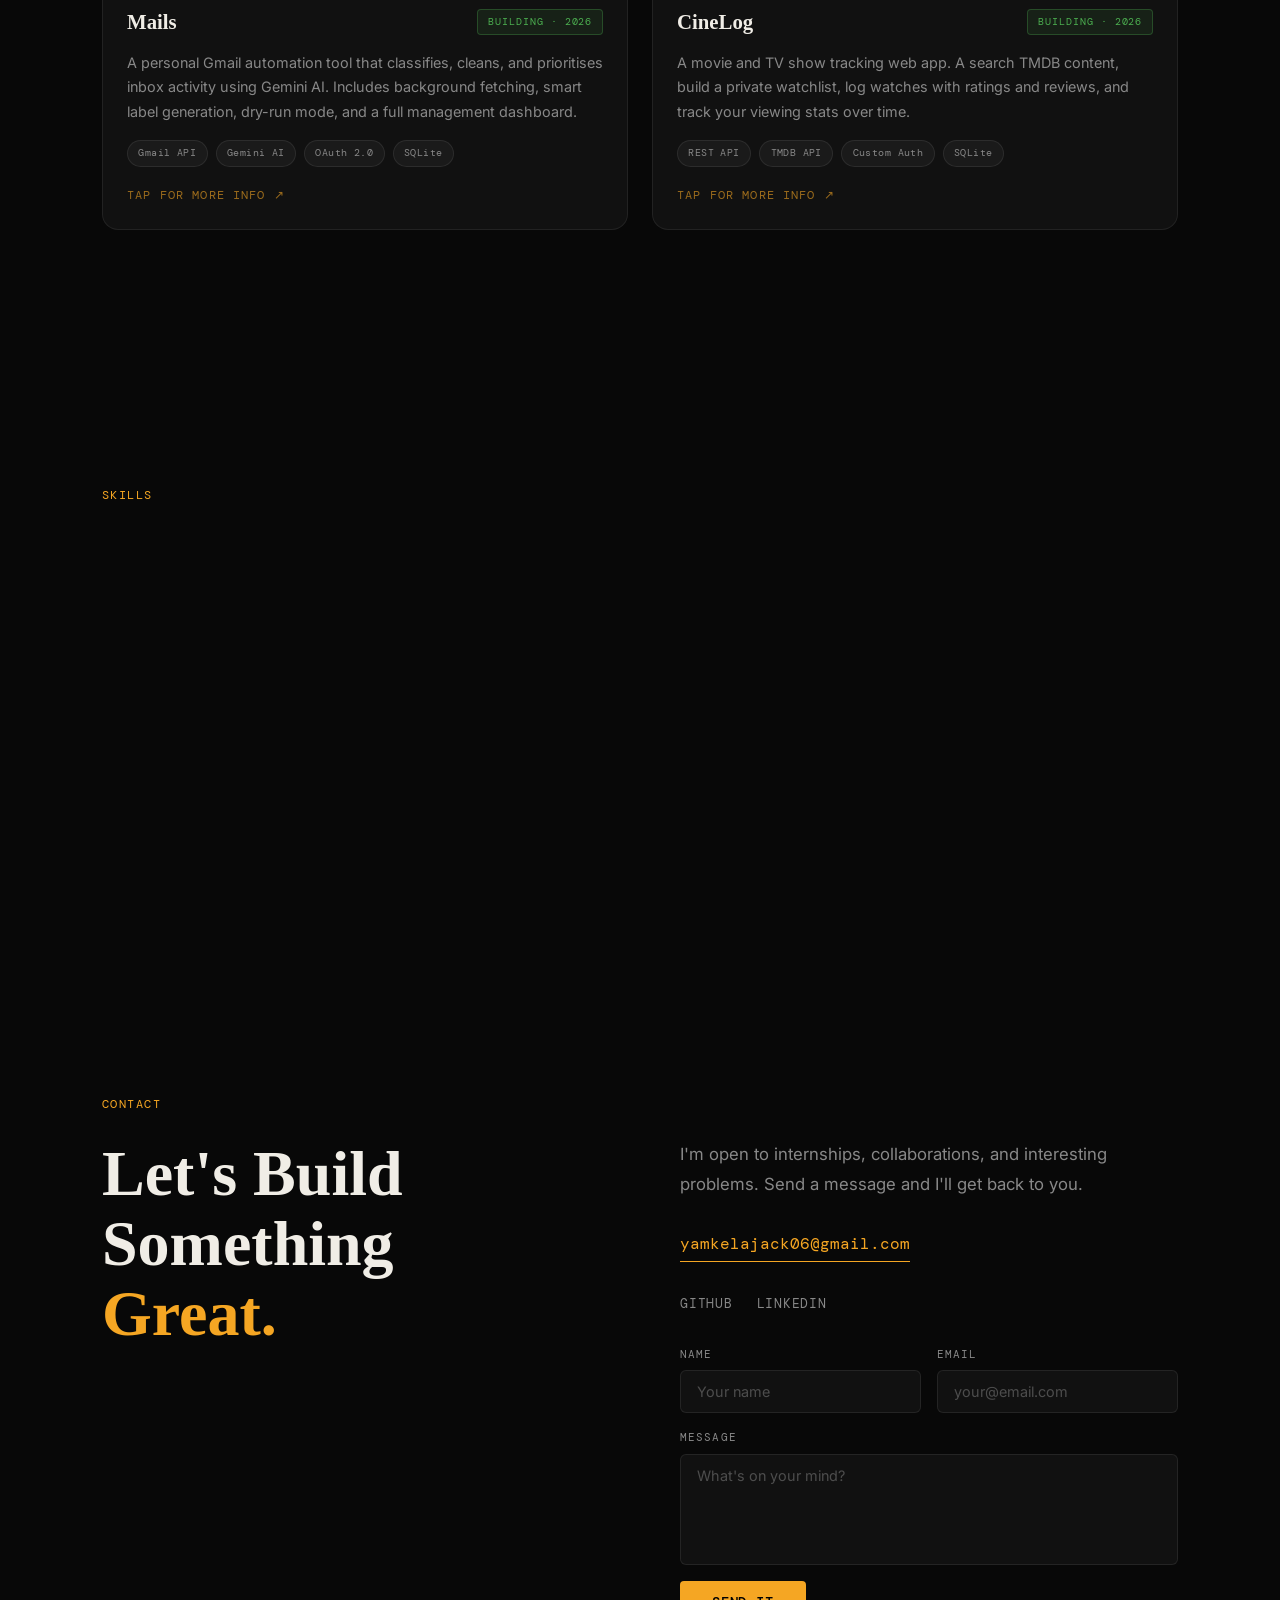
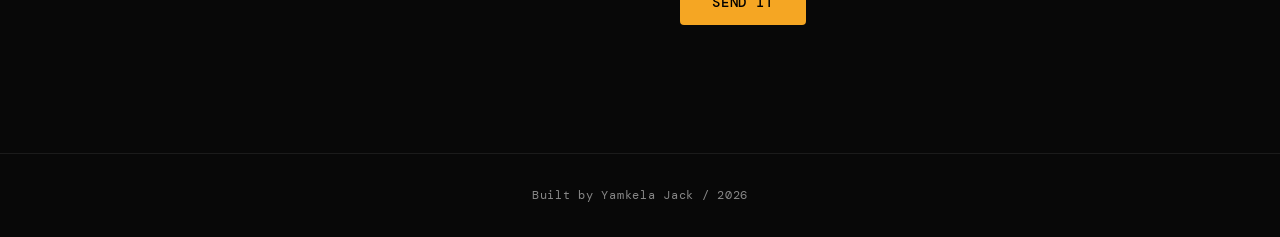
==== commit 7ea758b5: "import fix" ====
--- a/Frontend/index.html
+++ b/Frontend/index.html
@@ -20,10 +20,10 @@
       href="https://fonts.googleapis.com/css2?family=Permanent+Marker&family=DM+Mono:ital,wght@0,300;0,400;0,500;1,300&family=Inter:wght@300;400;500;600&display=swap"
       rel="stylesheet"
     />
-    <link rel="stylesheet" href="/Frontend/css/style.css" />
+    <link rel="stylesheet" href="./css/style.css" />
 
-    <script src="/Frontend/javascript/script.js" defer></script>
-    <script type="module" src="/Frontend/javascript/chat.js" defer></script>
+    <script src="./javascript/script.js" defer></script>
+    <script type="module" src="./javascript/chat.js" defer></script>
   </head>
   <body>
     <canvas id="particle-canvas"></canvas>
@@ -38,7 +38,7 @@
           <li><a href="#skills">Skills</a></li>
           <li><a href="#contact">Contact</a></li>
         </ul>
-        <a href="/Frontend/public/Yamkela_Jack_CV.pdf" download class="btn-cv">Download CV</a>
+        <a href="./public/Yamkela_Jack_CV.pdf" download class="btn-cv">Download CV</a>
         <button id="theme-toggle" aria-label="Toggle theme">
           <span class="theme-icon">◐</span>
         </button>
@@ -53,7 +53,7 @@
         <a href="#building">Building</a>
         <a href="#skills">Skills</a>
         <a href="#contact">Contact</a>
-        <a href="cv-yamkela-jack.pdf" download class="mobile-cv">Download CV</a>
+        <a href="./public/Yamkela_Jack_CV.pdf" download class="mobile-cv">Download CV</a>
       </div>
     </nav>
 
@@ -195,7 +195,7 @@
               <div class="project-img-placeholder">
                 <div class="placeholder-inner">
                   <img
-                    src="/Frontend/public/study flow.jpeg"
+                    src="./public/study flow.jpeg"
                     alt="screenshot of the study flow application in use"
                   />
                 </div>
@@ -243,7 +243,7 @@
               <div class="project-img-placeholder">
                 <div class="placeholder-inner">
                   <img
-                    src="/Frontend/public/moja market.jpeg"
+                    src="./public/moja market.jpeg"
                     alt="screenshot of the moja market app in use"
                   />
                 </div>
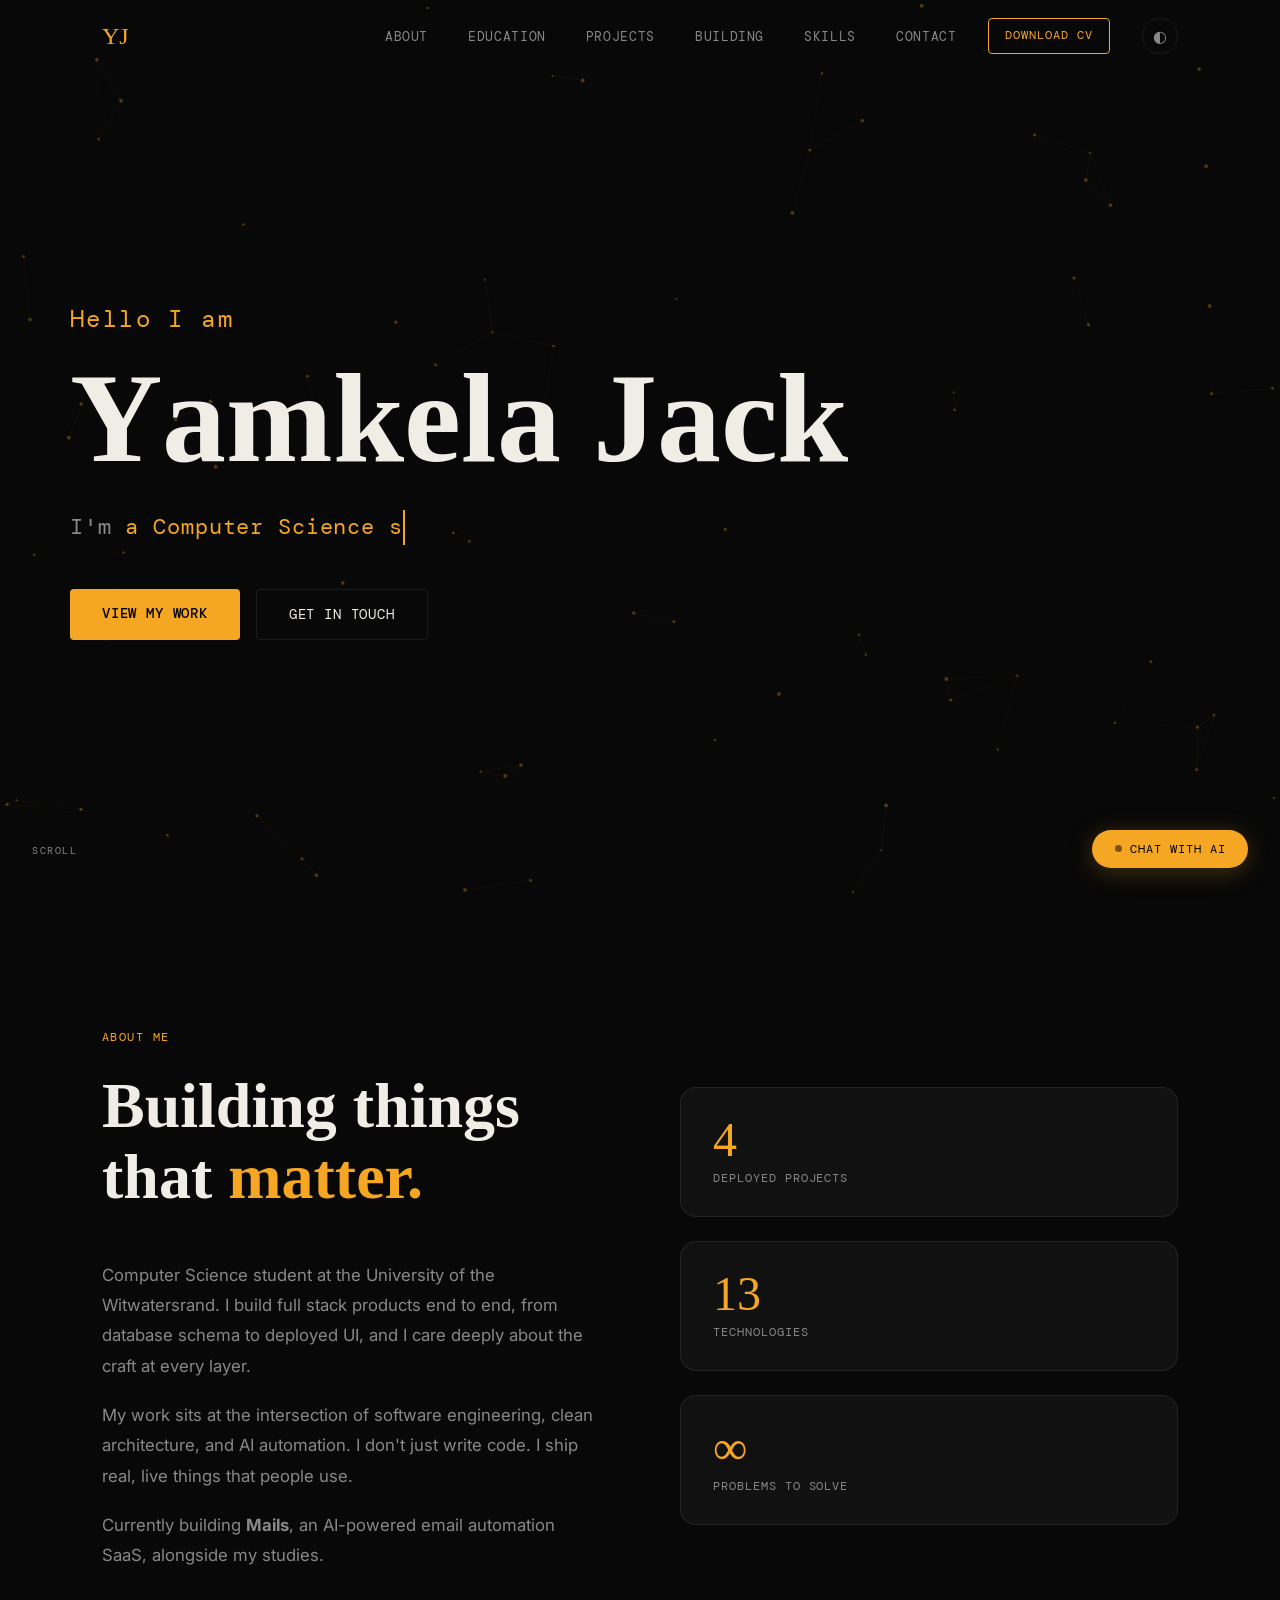
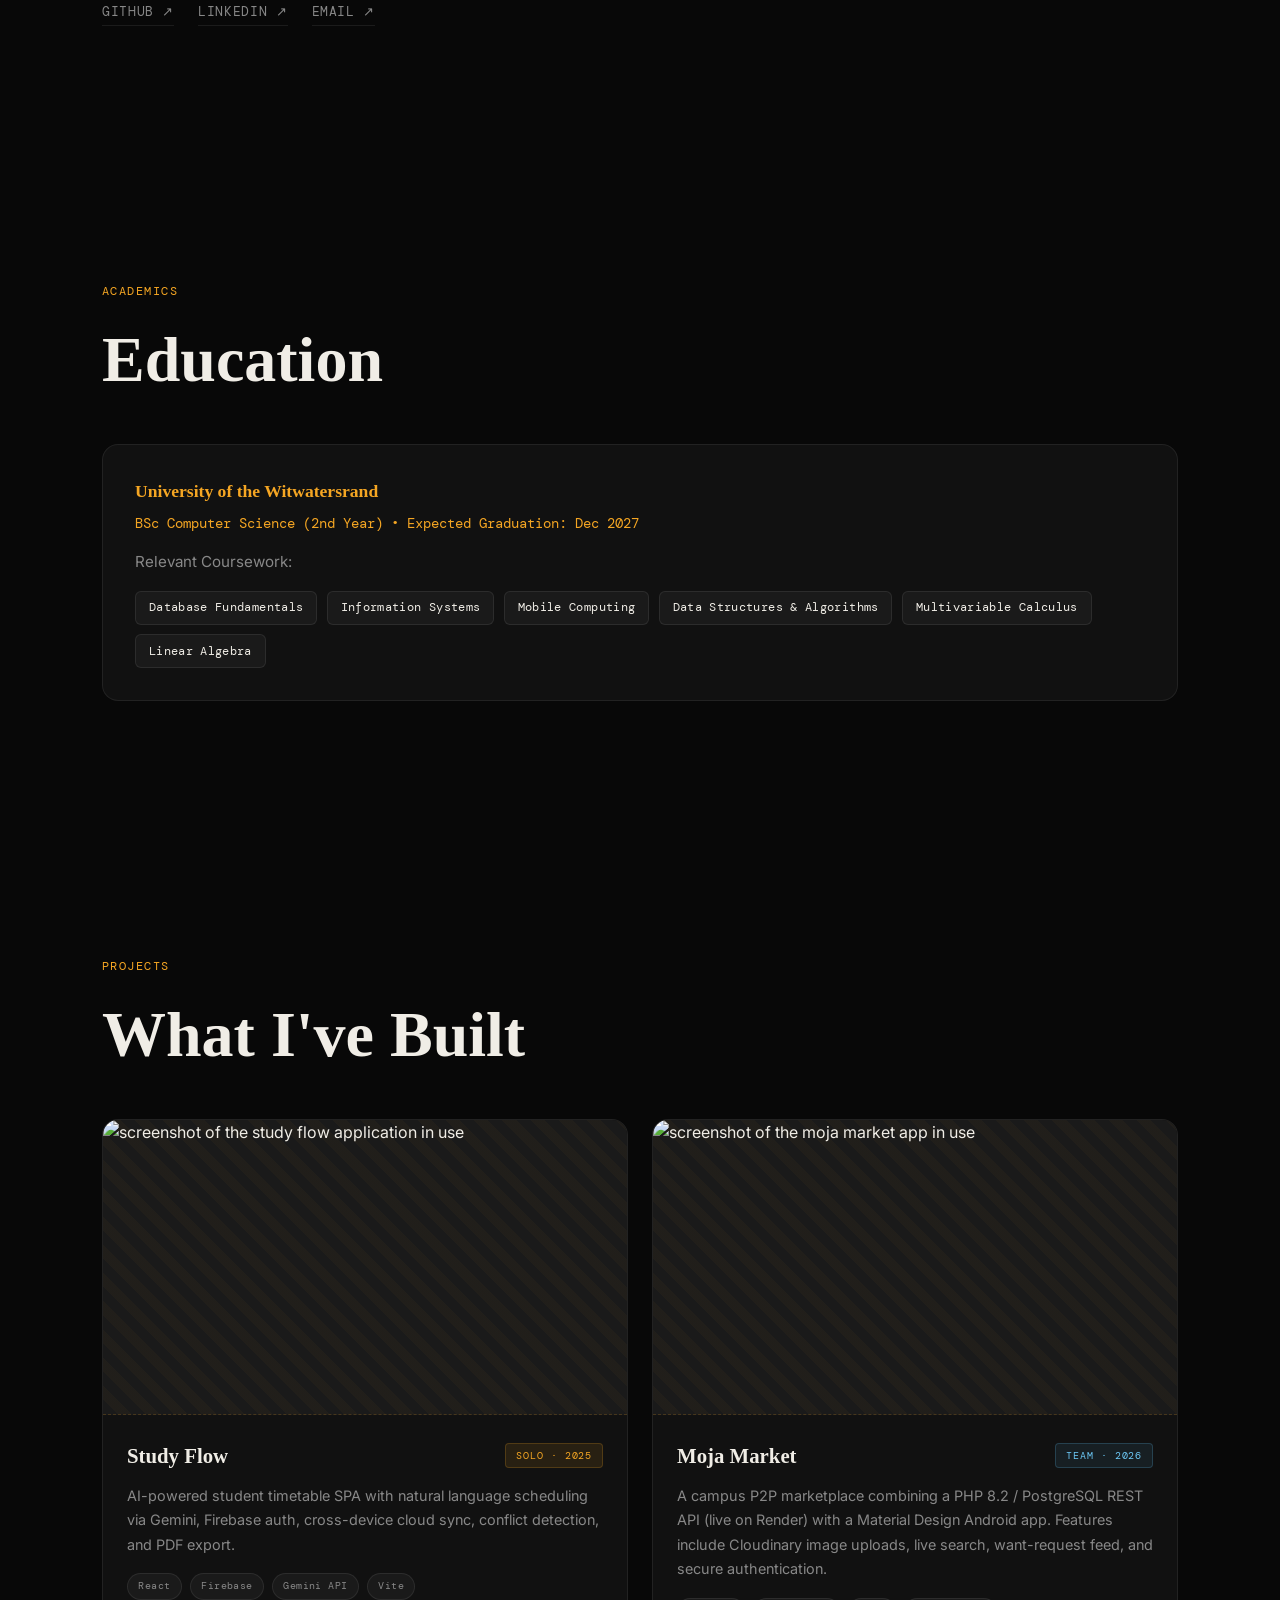
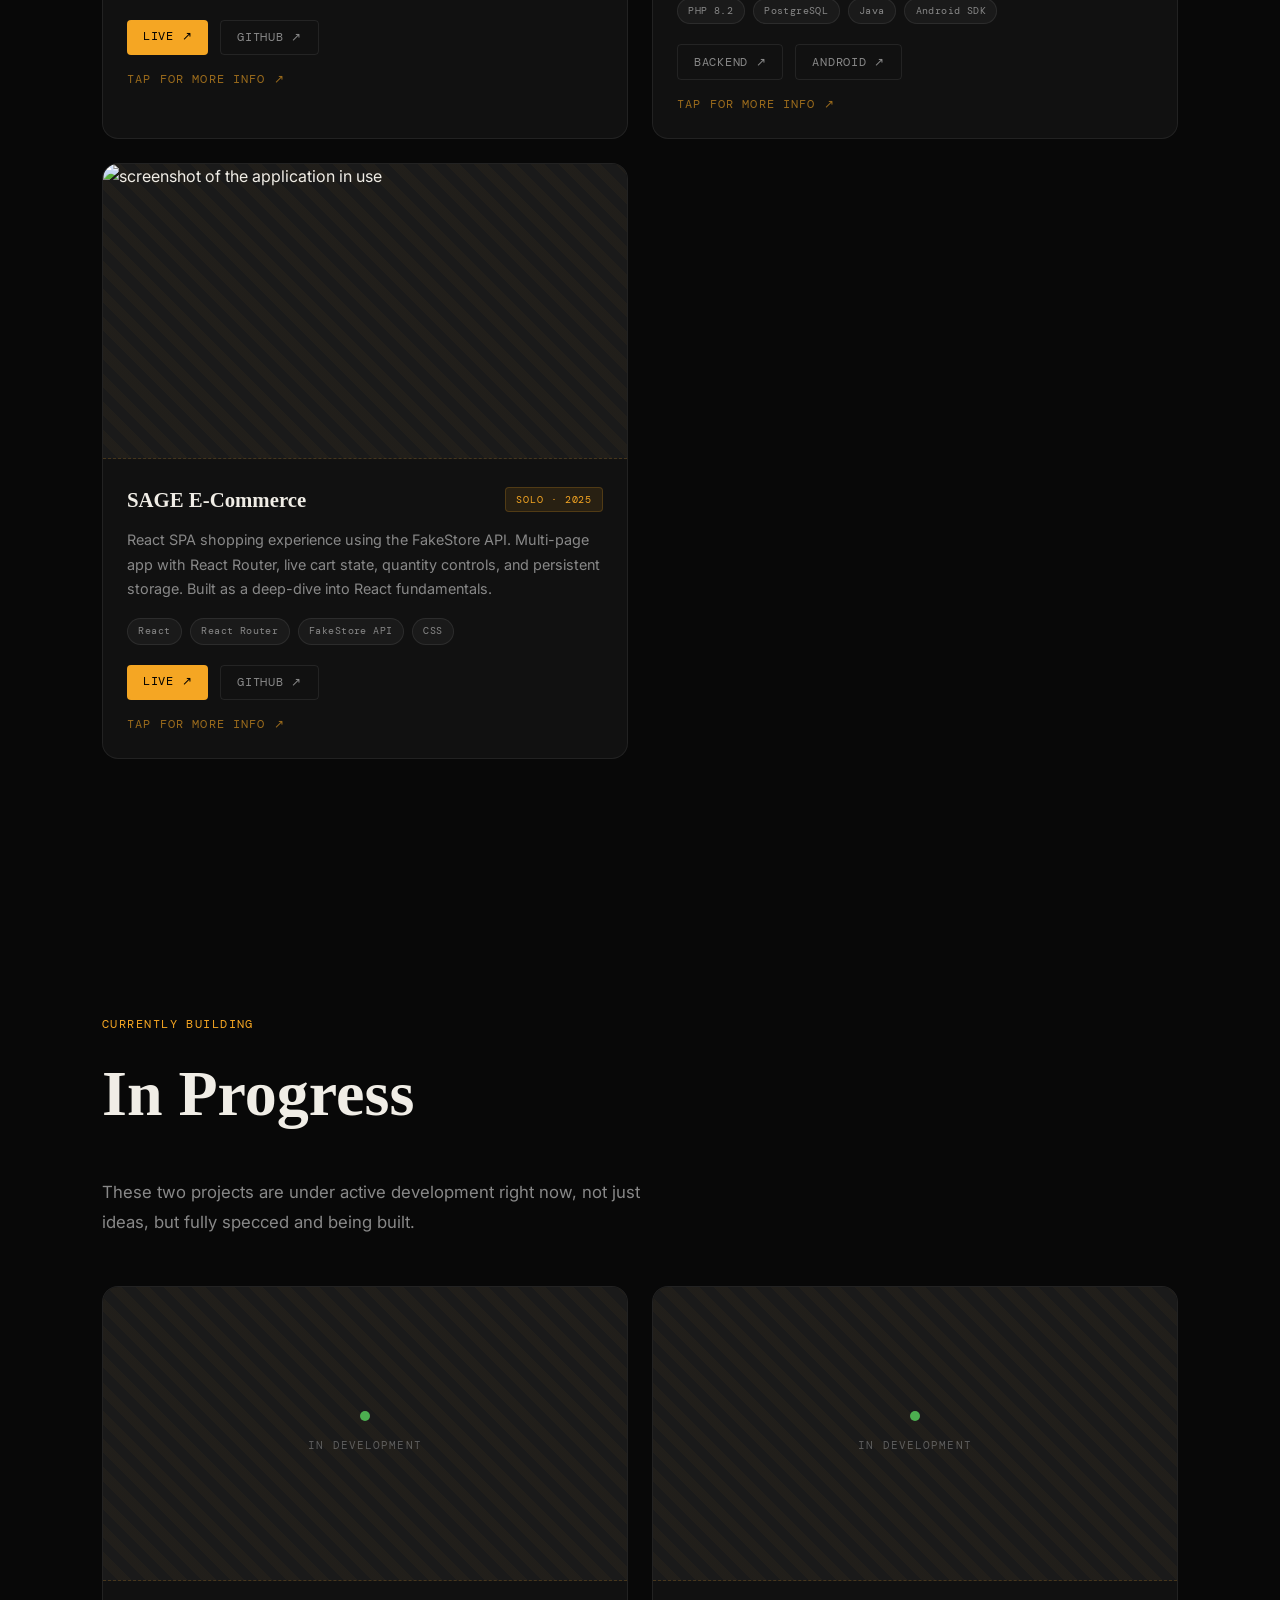
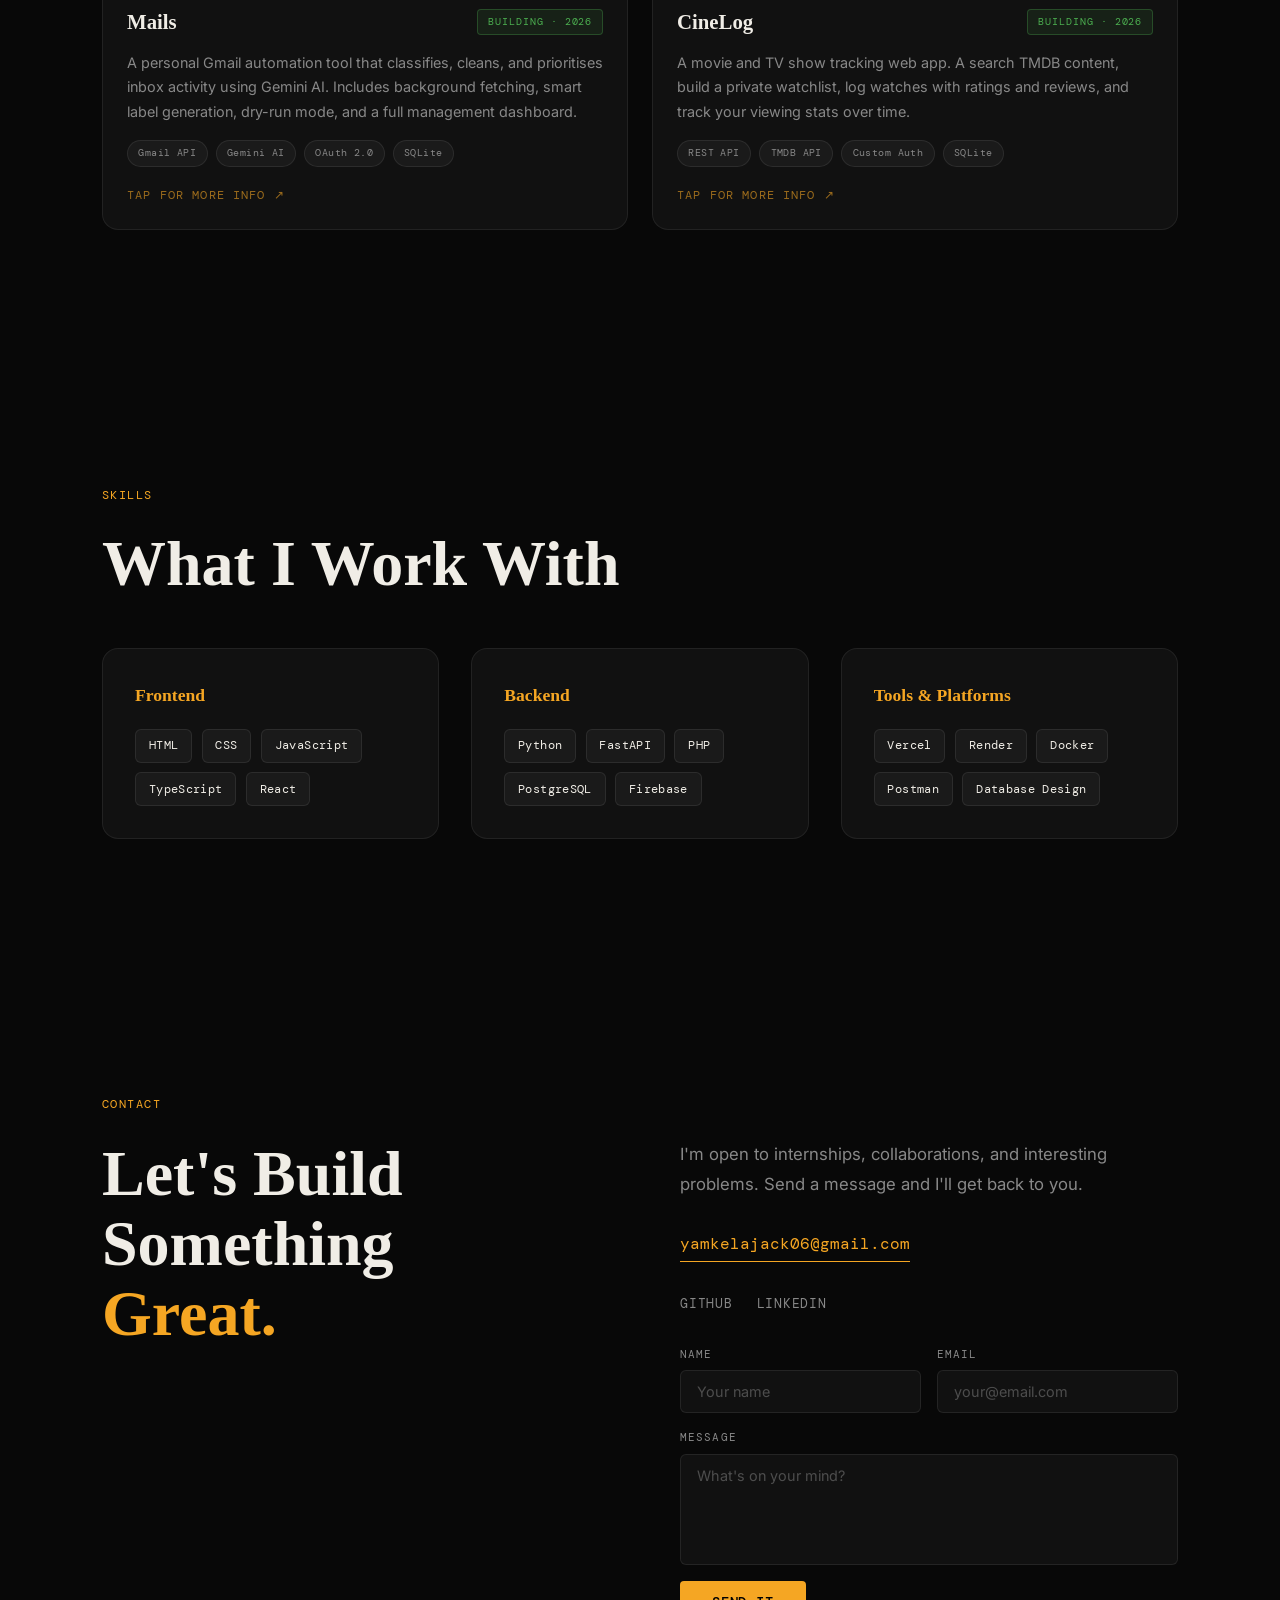
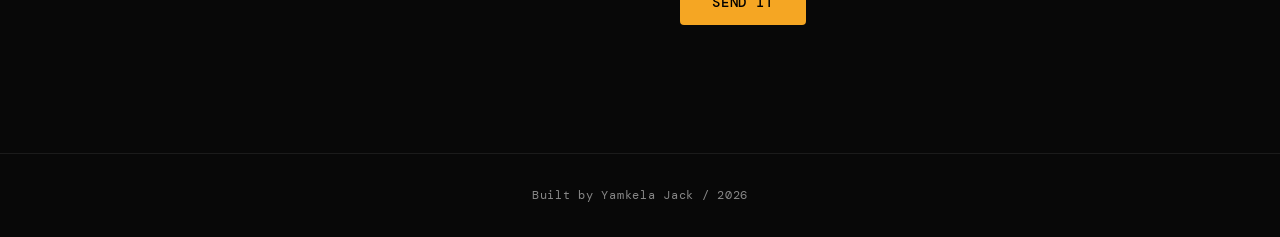
==== commit bdb0e697: "publix url update" ====
--- a/Frontend/index.html
+++ b/Frontend/index.html
@@ -195,7 +195,7 @@
               <div class="project-img-placeholder">
                 <div class="placeholder-inner">
                   <img
-                    src="./public/study flow.jpeg"
+                    src="https://res.cloudinary.com/dke4knmdx/image/upload/v1779915297/moja_market_wncfvr.jpg"
                     alt="screenshot of the study flow application in use"
                   />
                 </div>
@@ -243,7 +243,7 @@
               <div class="project-img-placeholder">
                 <div class="placeholder-inner">
                   <img
-                    src="./public/moja market.jpeg"
+                    src="https://res.cloudinary.com/dke4knmdx/image/upload/v1779915297/moja_market_wncfvr.jpg"
                     alt="screenshot of the moja market app in use"
                   />
                 </div>
@@ -288,7 +288,7 @@
               <div class="project-img-placeholder">
                 <div class="placeholder-inner">
                   <img
-                    src="/Frontend/public/sage.jpeg"
+                    src="https://res.cloudinary.com/dke4knmdx/image/upload/v1779915299/sage_cjsru1.jpg"
                     alt="screenshot of the application in use"
                   />
                 </div>
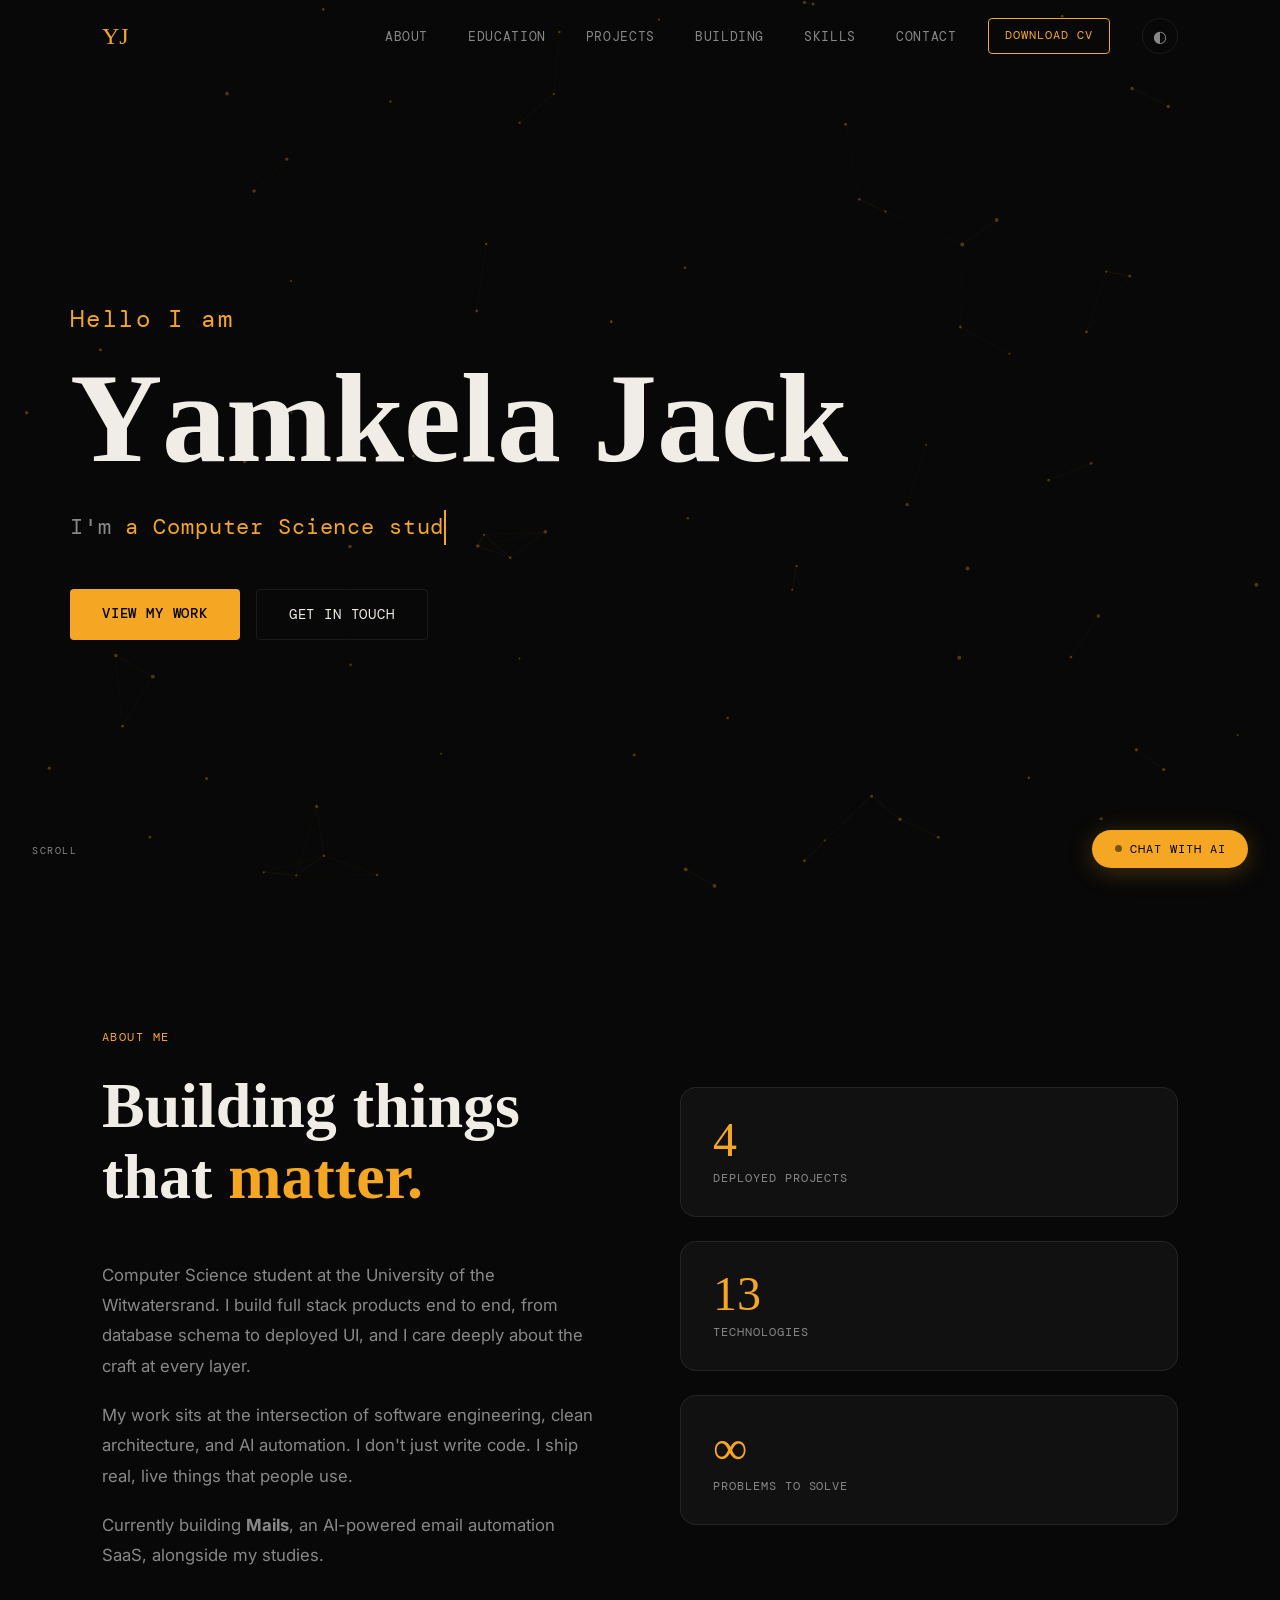
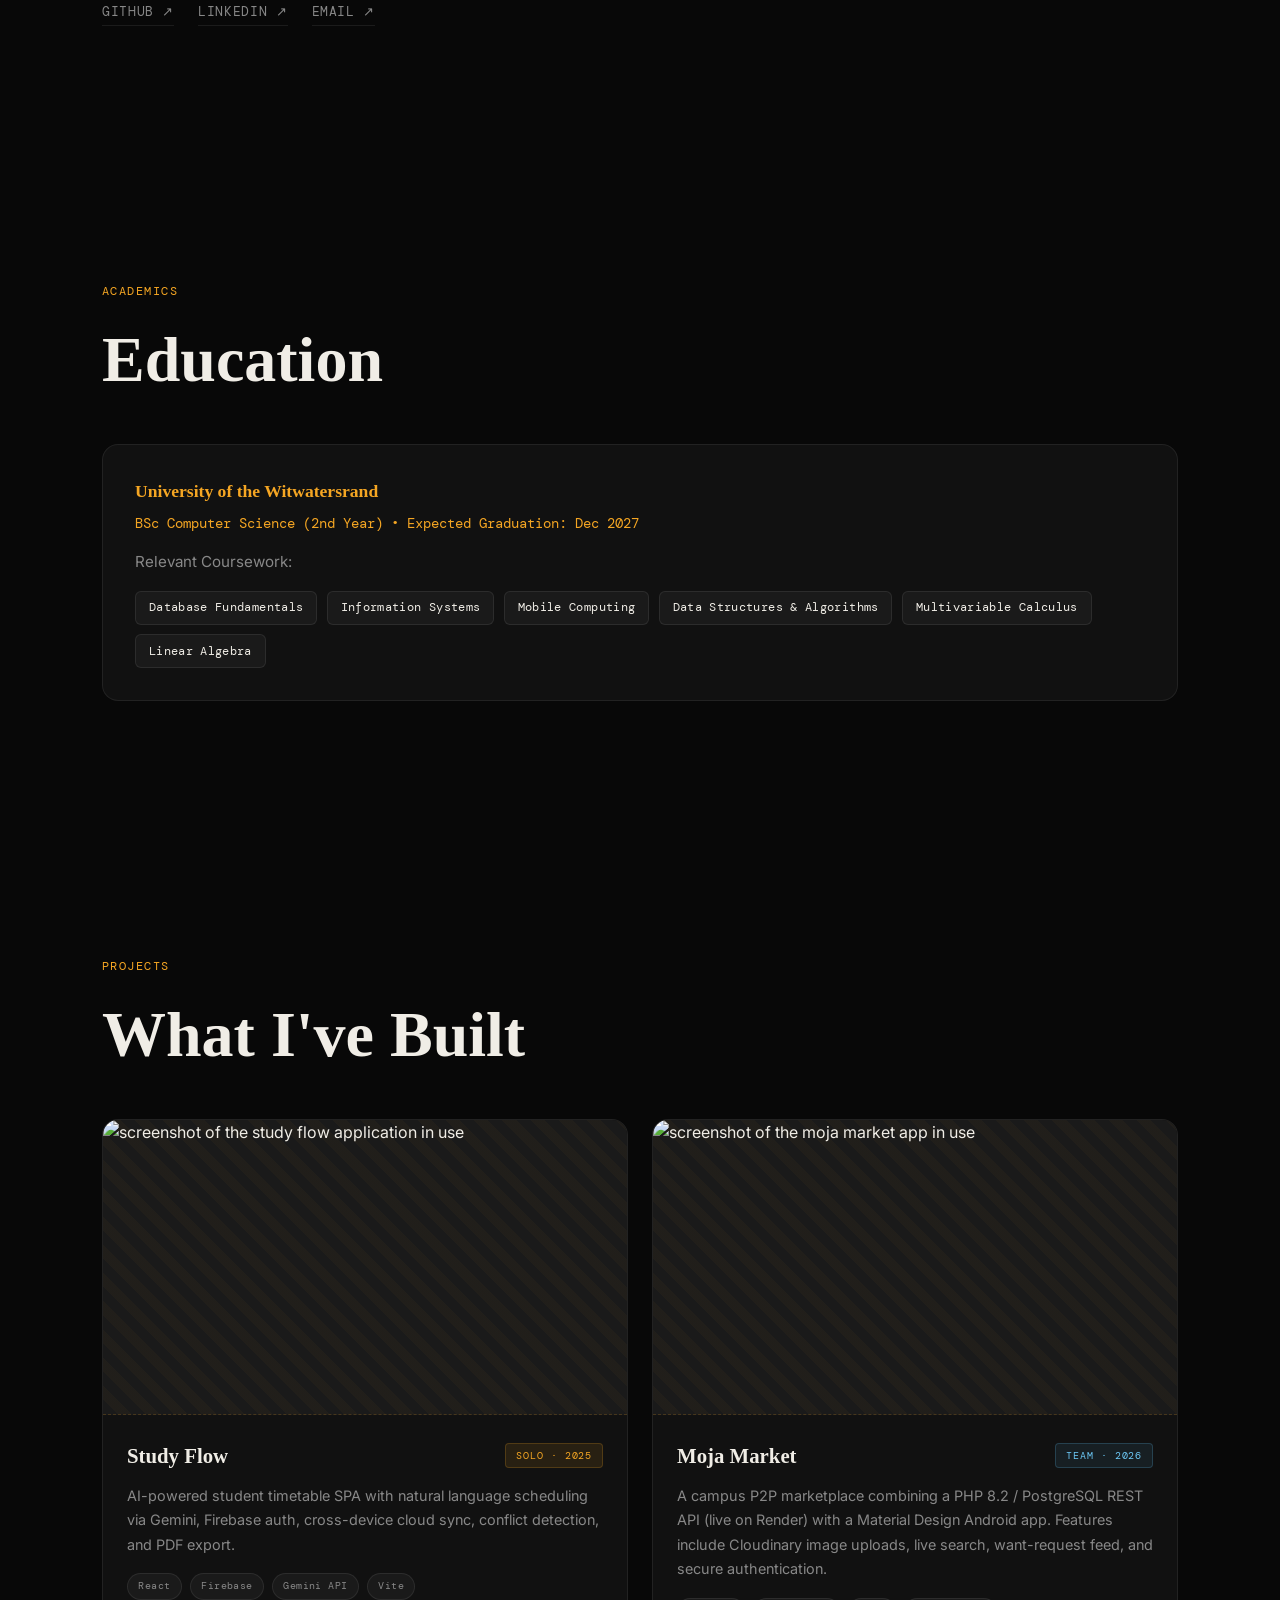
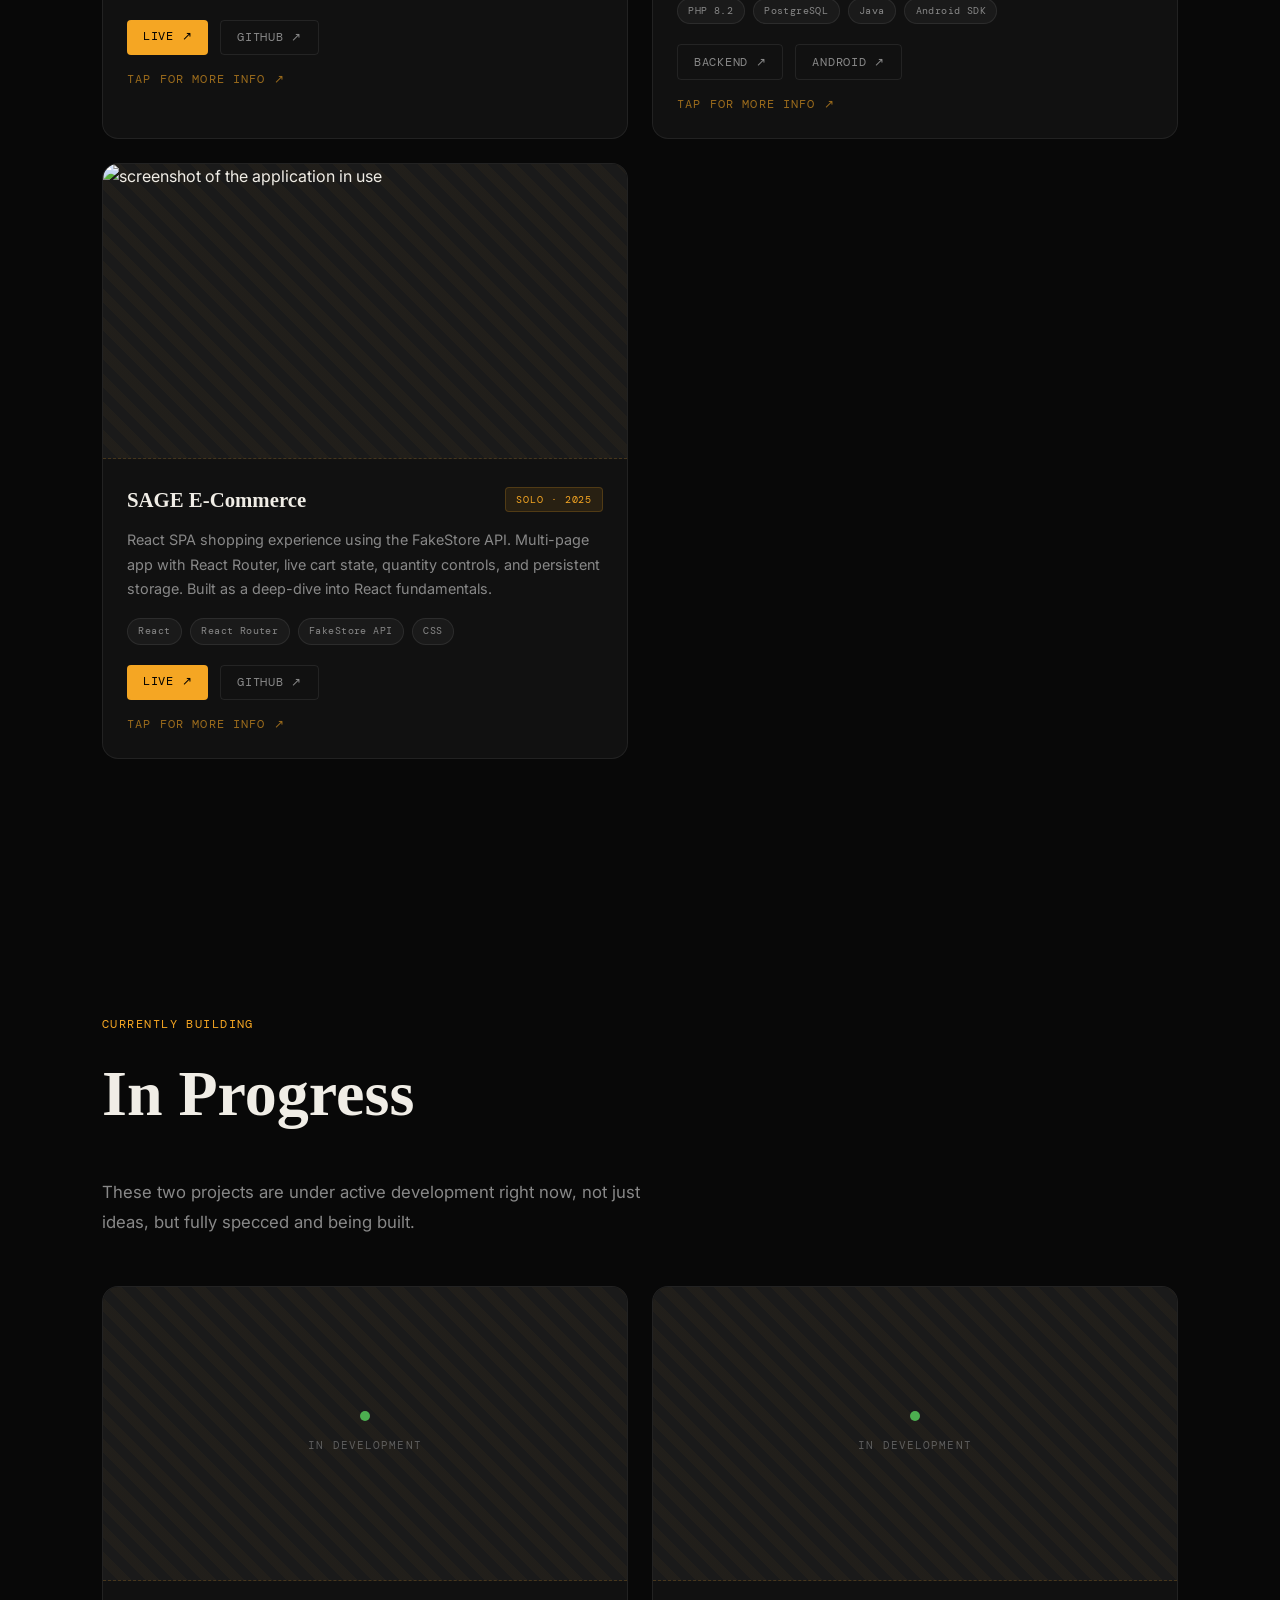
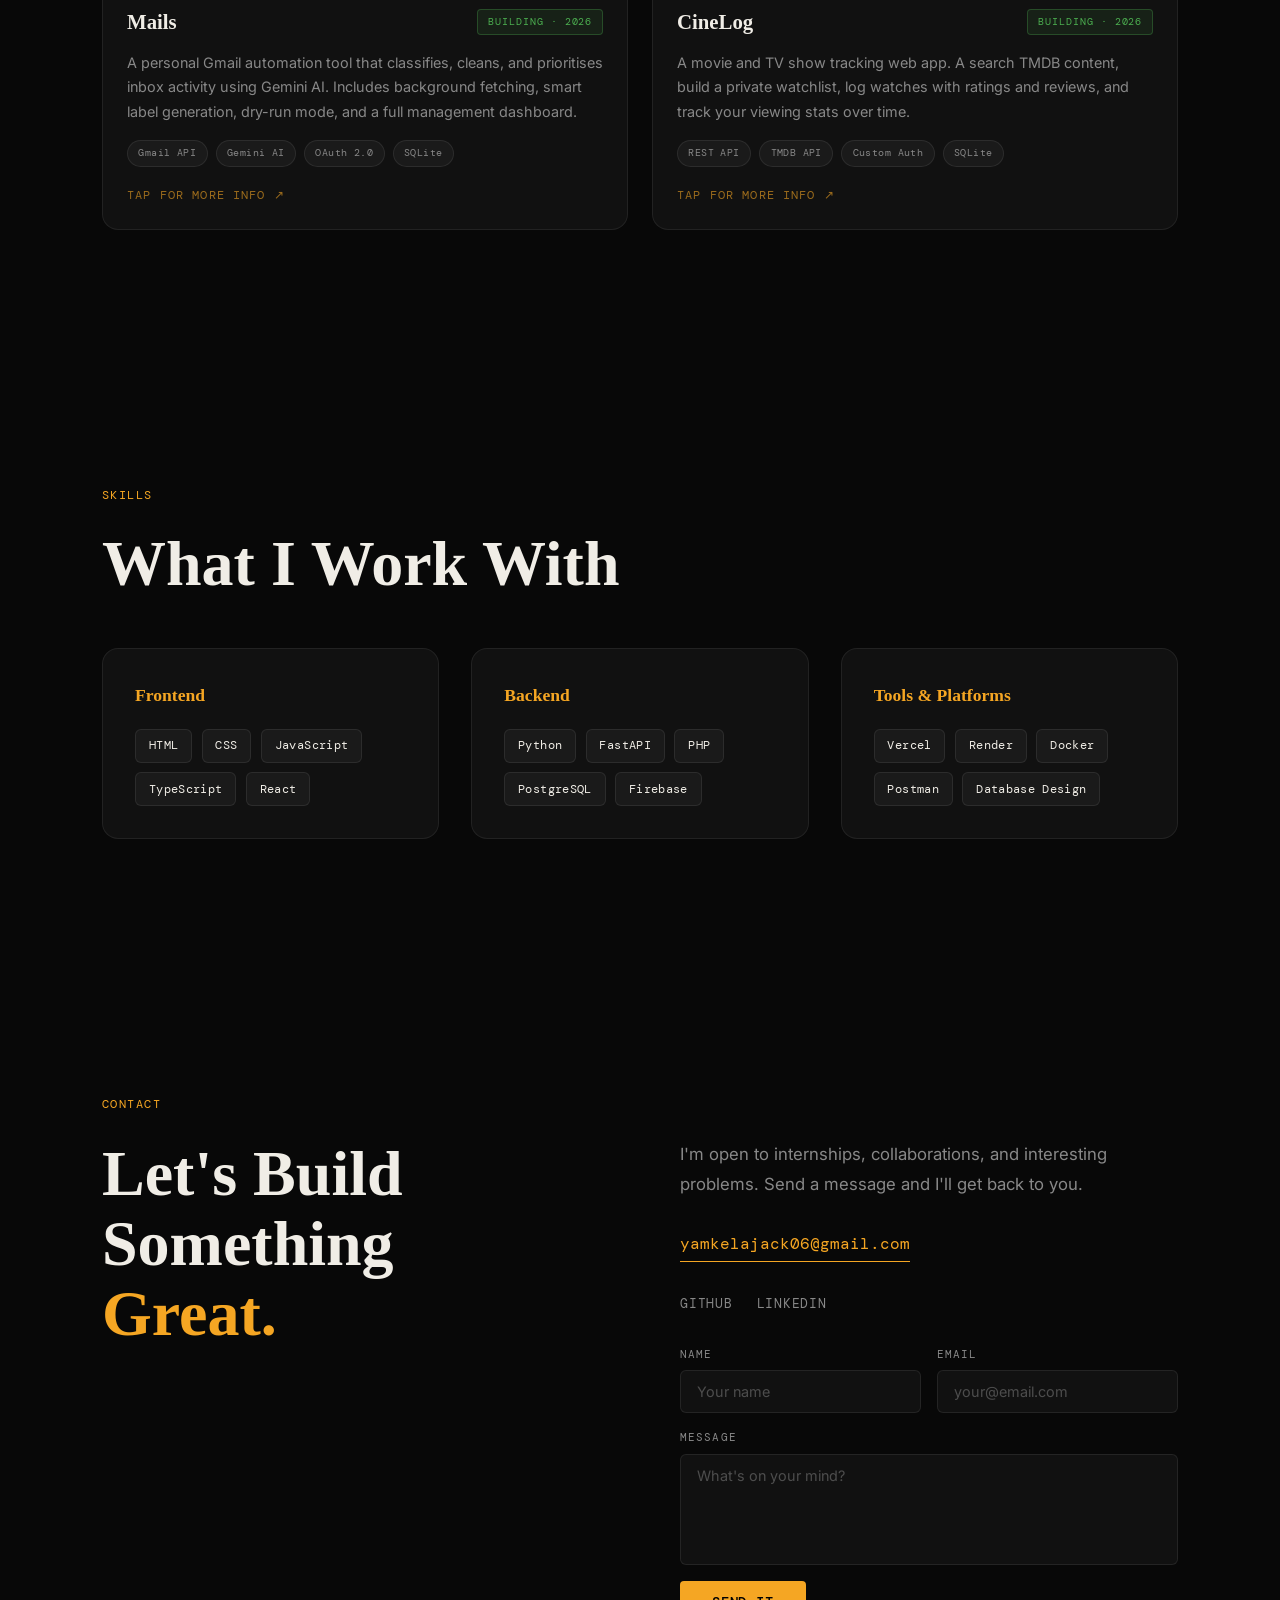
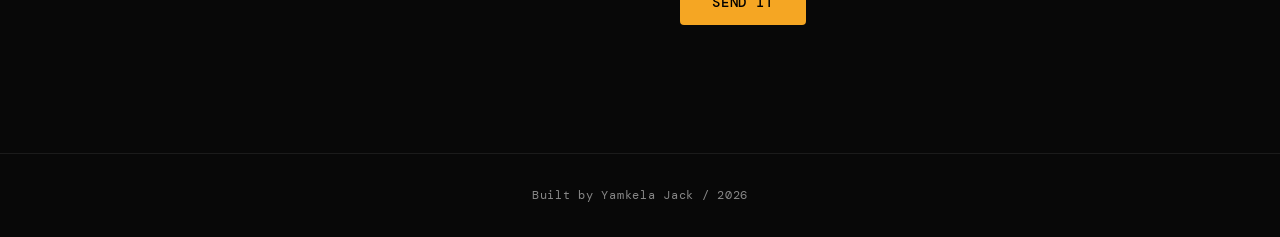
==== commit 9404b334: "publix url update" ====
--- a/Frontend/index.html
+++ b/Frontend/index.html
@@ -195,7 +195,7 @@
               <div class="project-img-placeholder">
                 <div class="placeholder-inner">
                   <img
-                    src="https://res.cloudinary.com/dke4knmdx/image/upload/v1779915297/moja_market_wncfvr.jpg"
+                    src="https://res.cloudinary.com/dke4knmdx/image/upload/v1779915302/study_flow_m9qt9j.jpg"
                     alt="screenshot of the study flow application in use"
                   />
                 </div>
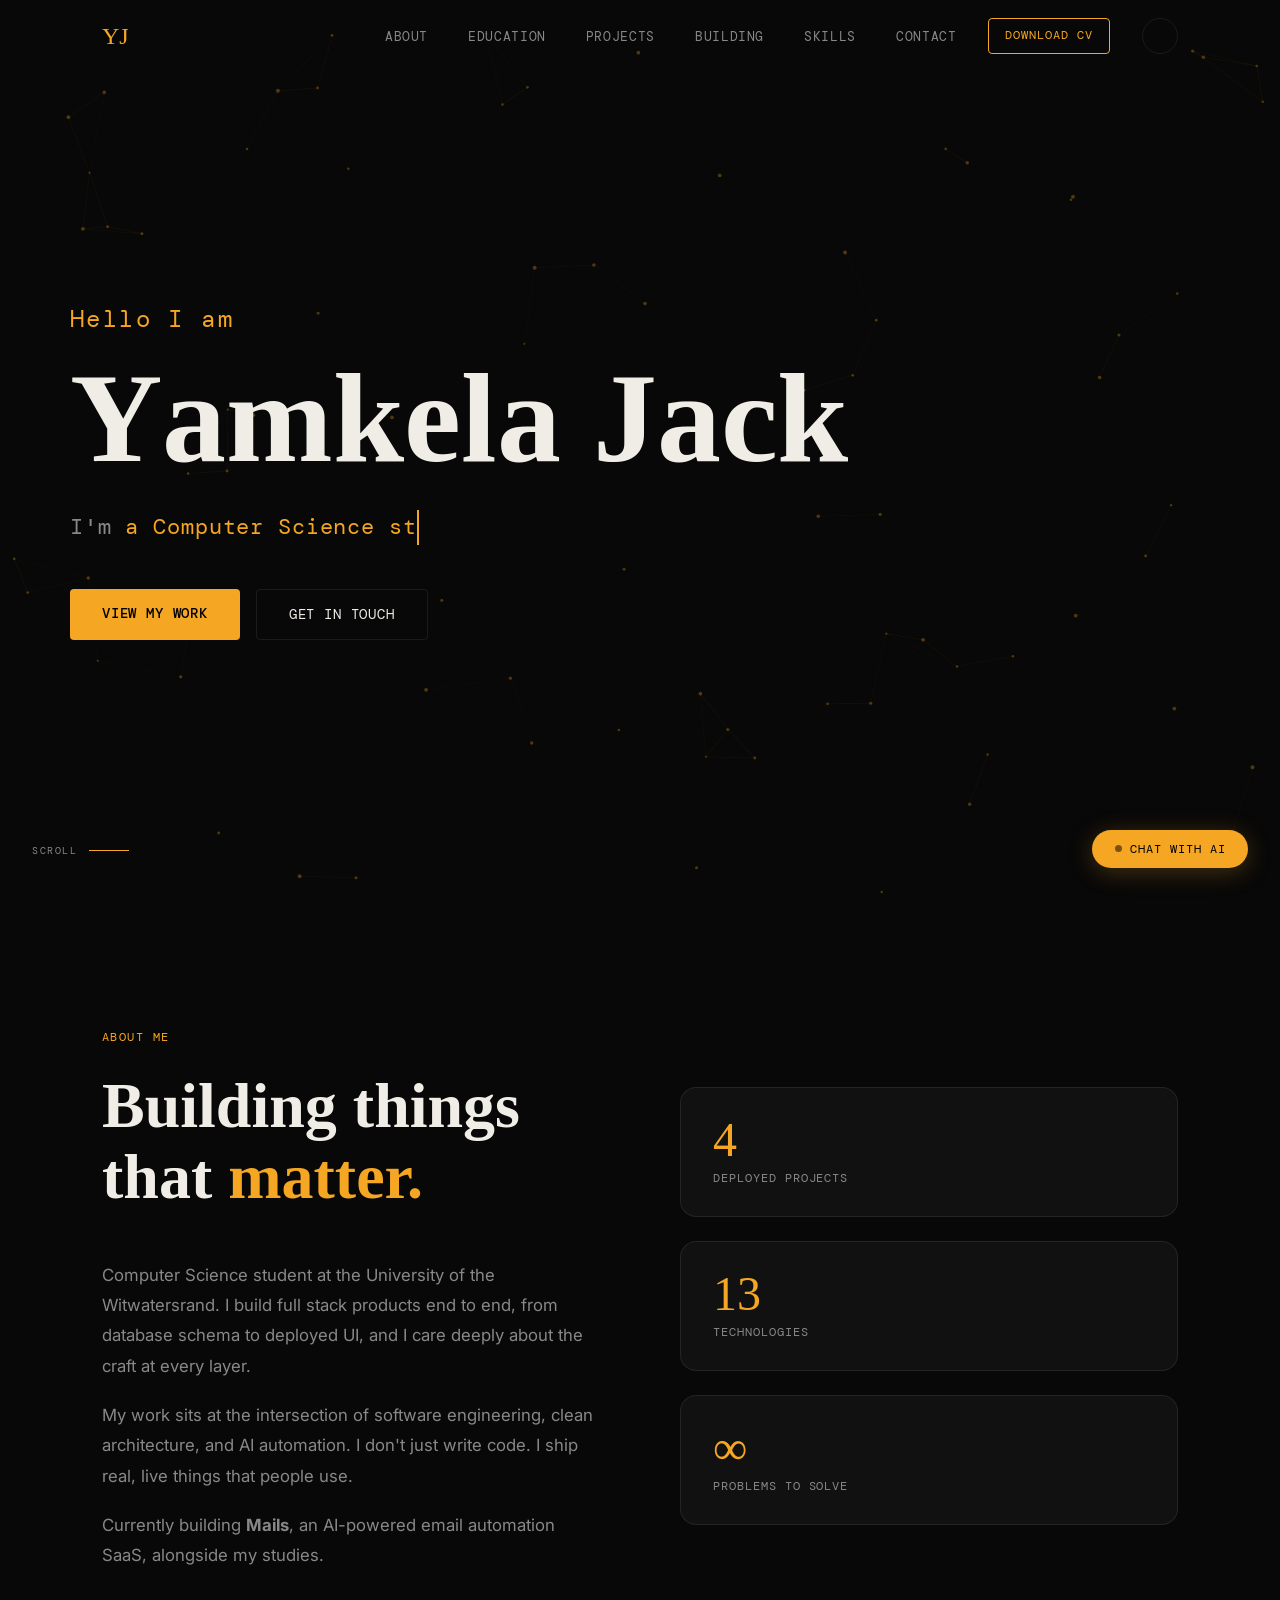
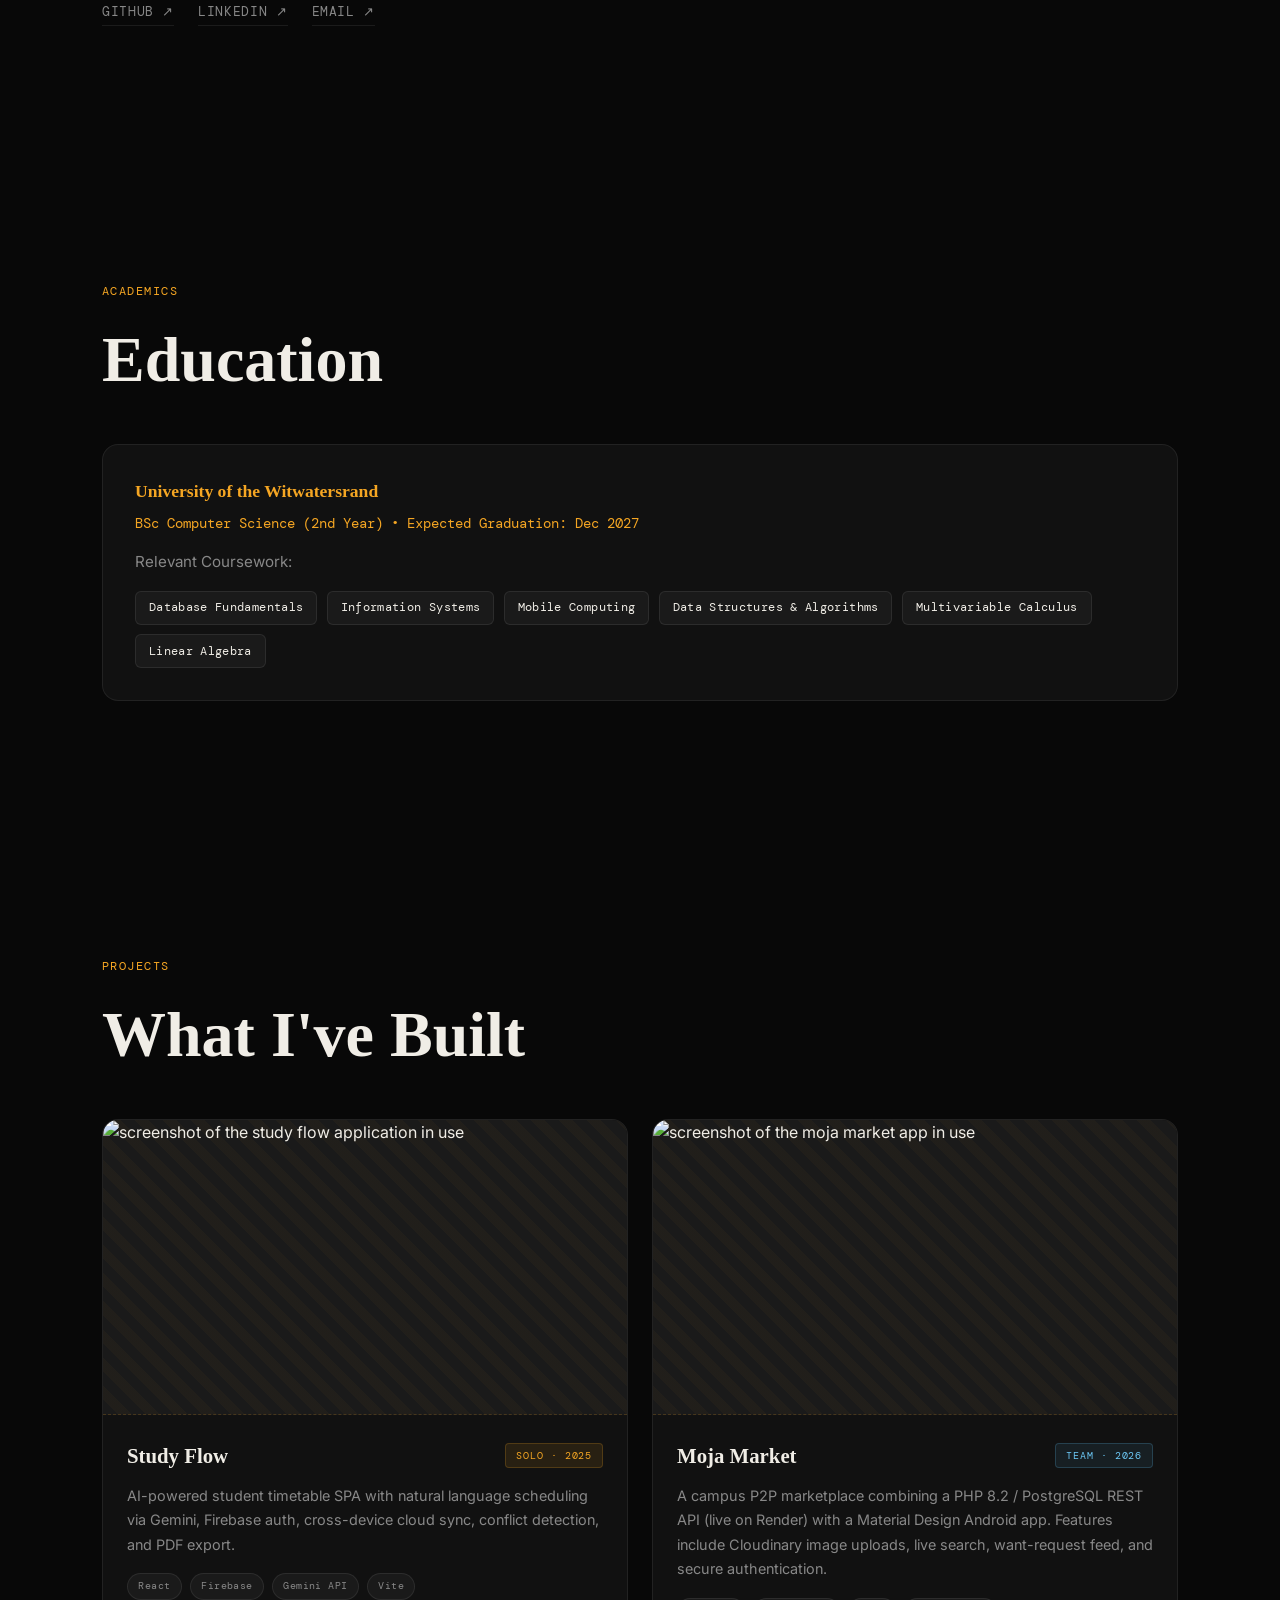
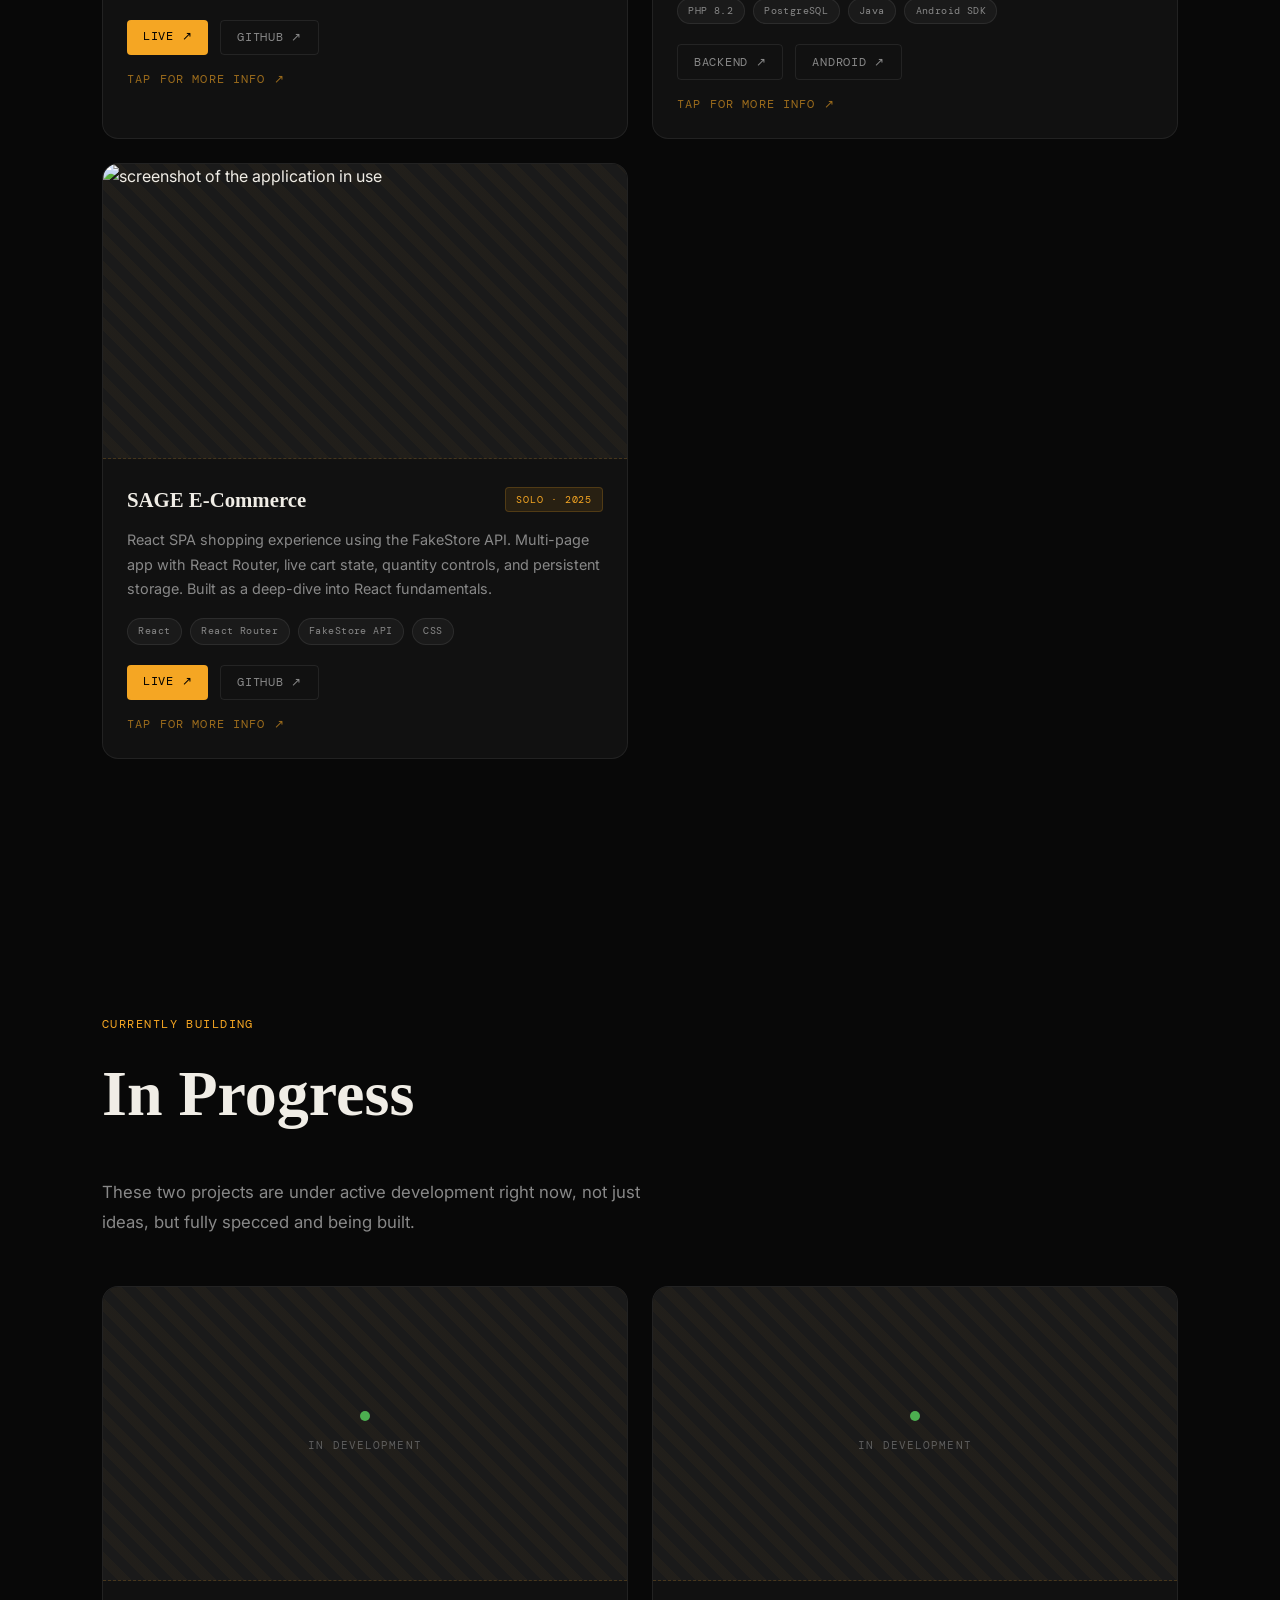
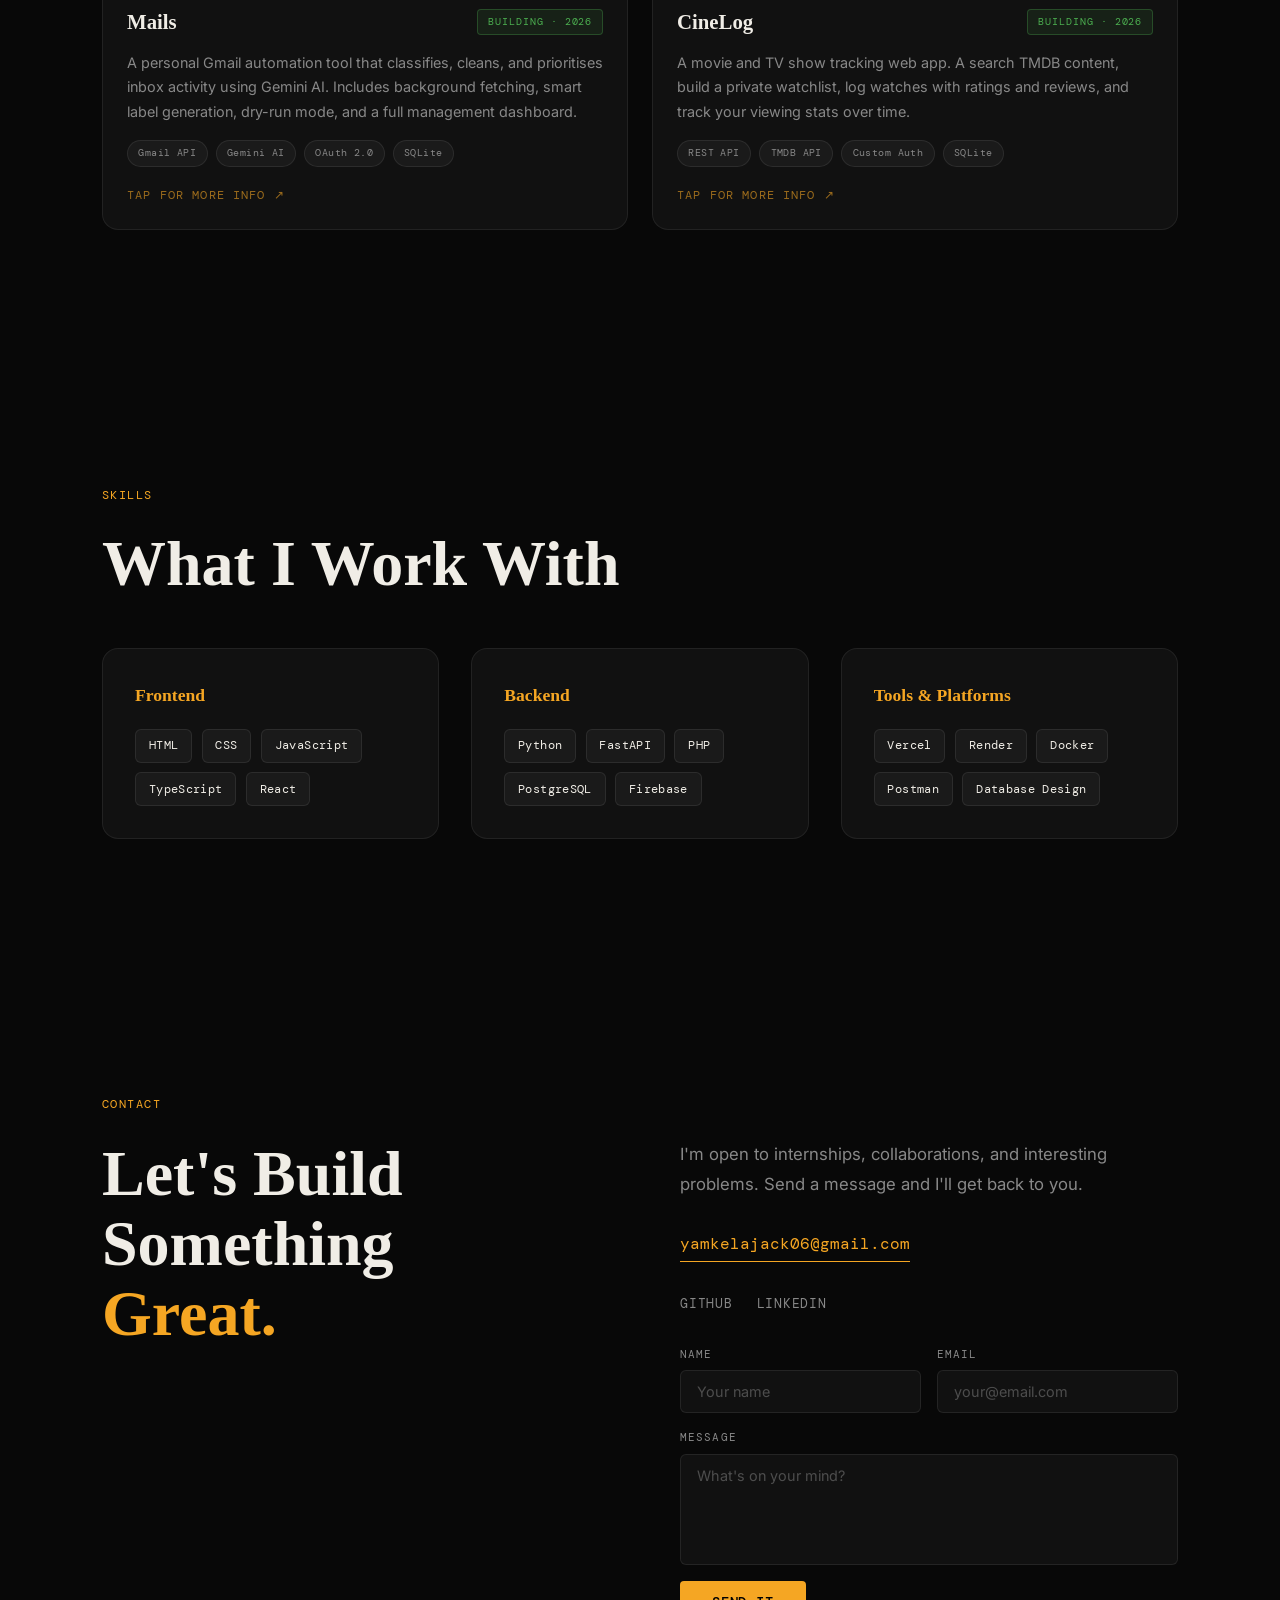
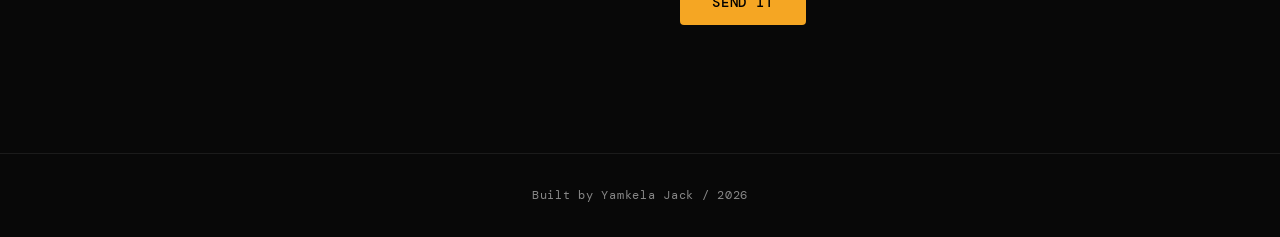
==== commit 0eefcd96: "final version 1 of the site" ====
--- a/Frontend/index.html
+++ b/Frontend/index.html
@@ -21,6 +21,7 @@
       rel="stylesheet"
     />
     <link rel="stylesheet" href="./css/style.css" />
+    <script src="https://unpkg.com/lucide@latest"></script>
 
     <script src="./javascript/script.js" defer></script>
     <script type="module" src="./javascript/chat.js" defer></script>
@@ -38,9 +39,14 @@
           <li><a href="#skills">Skills</a></li>
           <li><a href="#contact">Contact</a></li>
         </ul>
-        <a href="./public/Yamkela_Jack_CV.pdf" download class="btn-cv">Download CV</a>
+        <a
+          href="https://drive.google.com/file/d/1Vk-Kx1qYme0uwzCPZdjNT-qNSl-foBQh/view?usp=drive_link"
+          download
+          class="btn-cv"
+          >Download CV</a
+        >
         <button id="theme-toggle" aria-label="Toggle theme">
-          <span class="theme-icon">◐</span>
+          <i data-lucide="sun-moon"></i>
         </button>
         <button class="hamburger" id="hamburger" aria-label="Open menu">
           <span></span><span></span><span></span>
@@ -53,7 +59,12 @@
         <a href="#building">Building</a>
         <a href="#skills">Skills</a>
         <a href="#contact">Contact</a>
-        <a href="./public/Yamkela_Jack_CV.pdf" download class="mobile-cv">Download CV</a>
+        <a
+          href="https://drive.google.com/file/d/1M1CK37Zud5Sm12-Iy2tsVjjWTwAnDoY_/view?usp=drive_link"
+          download
+          class="mobile-cv"
+          >Download CV</a
+        >
       </div>
     </nav>
 
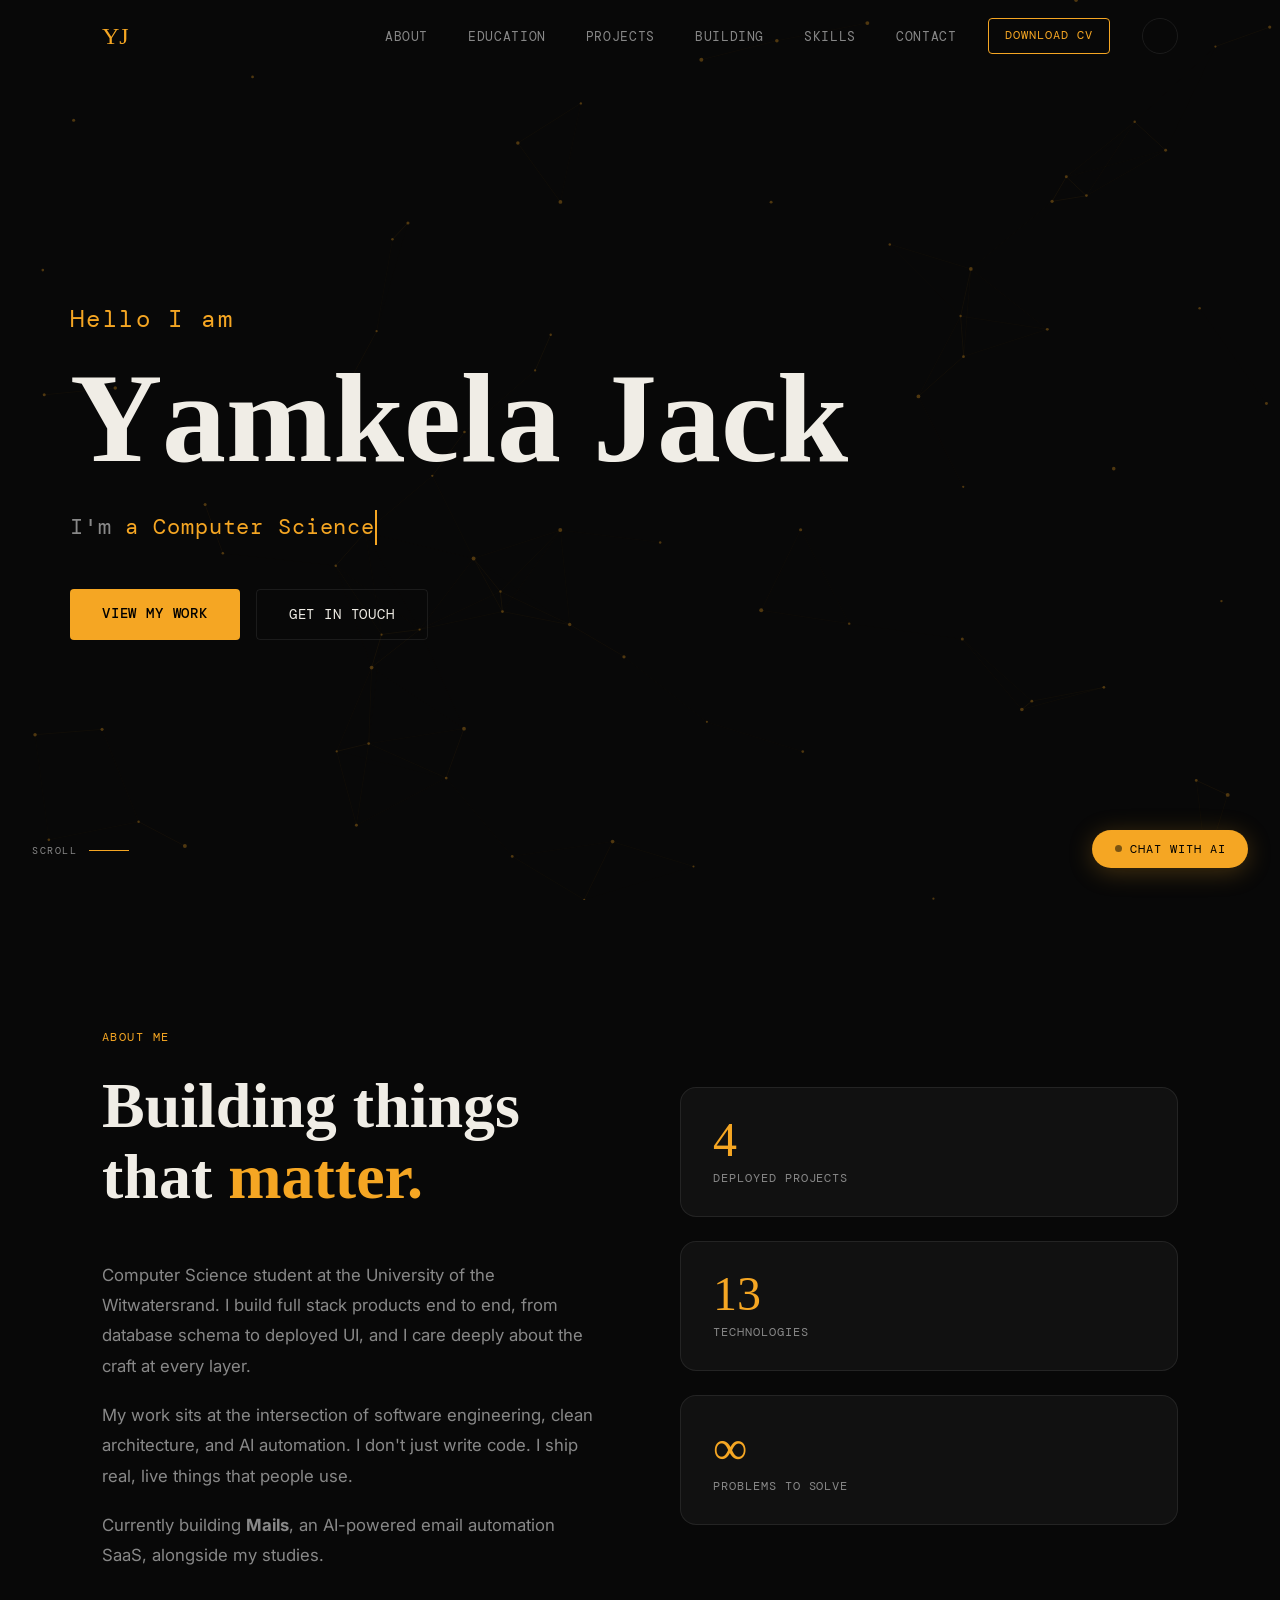
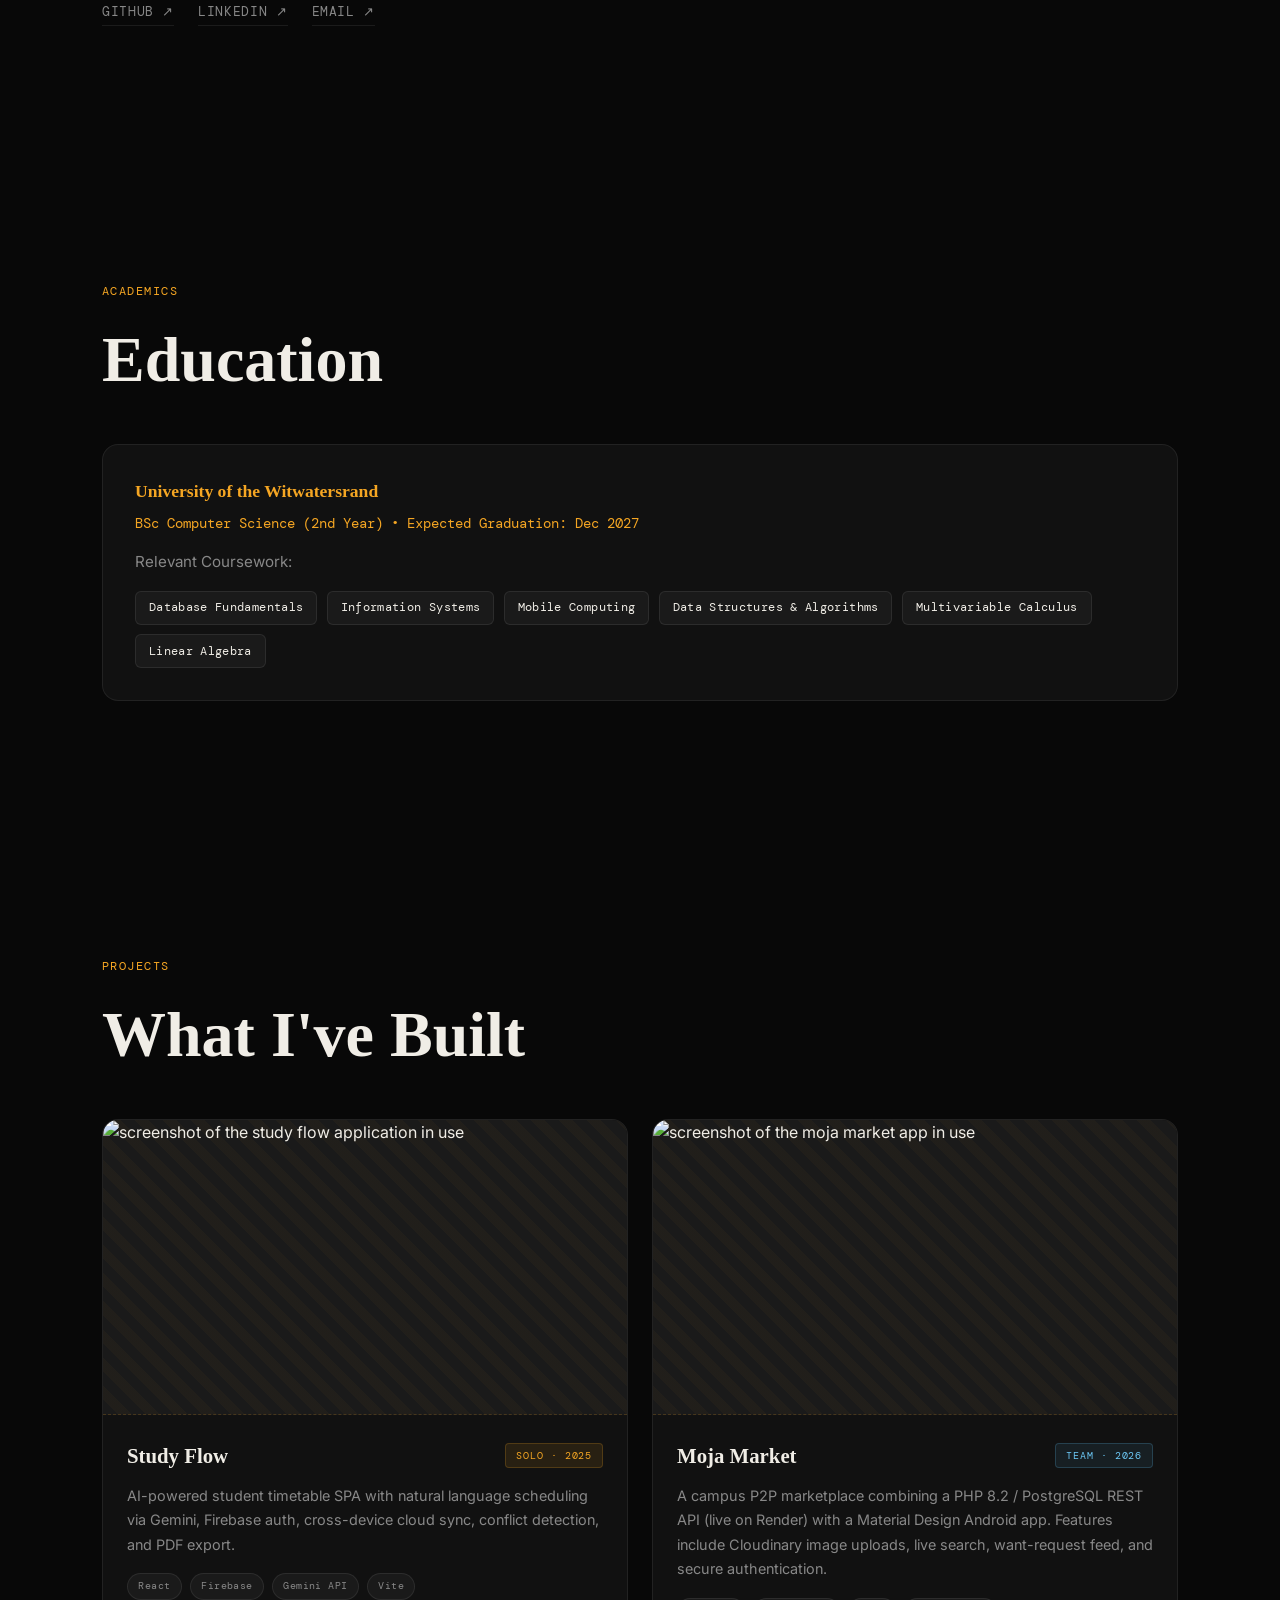
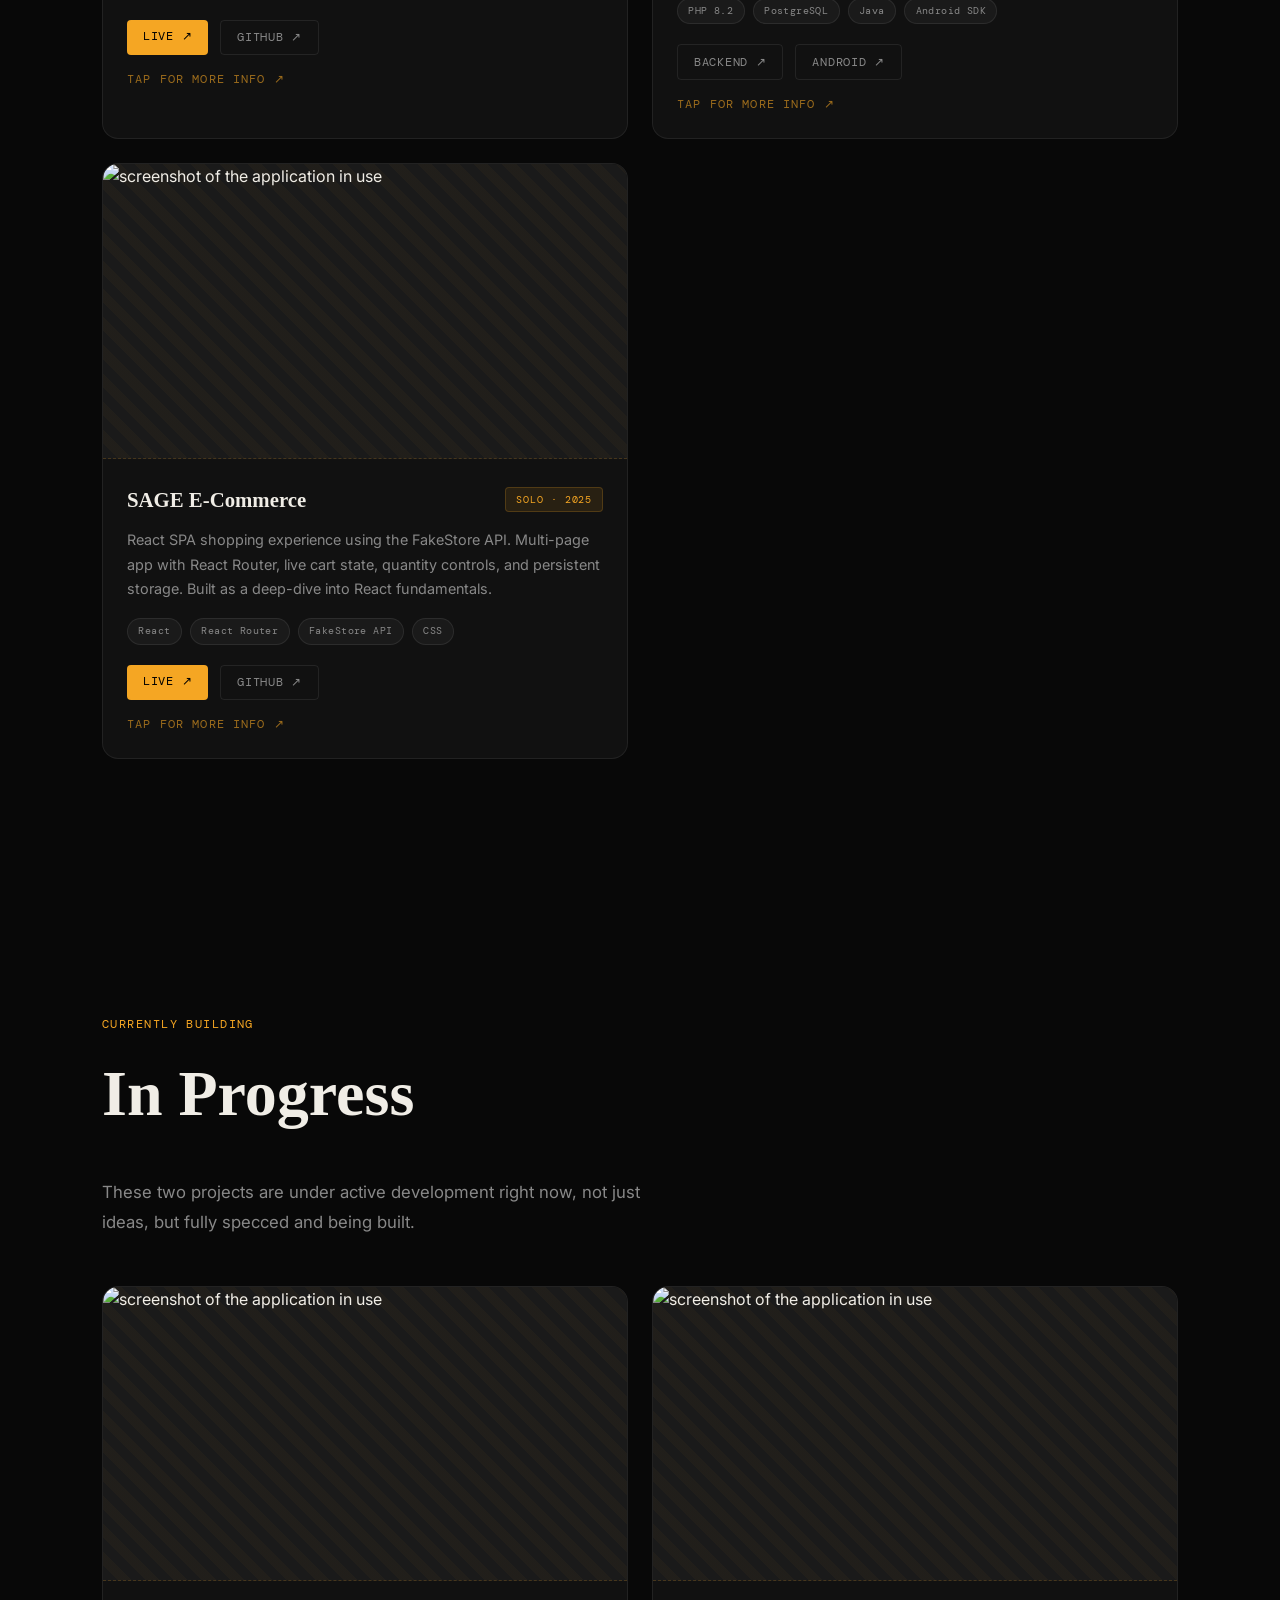
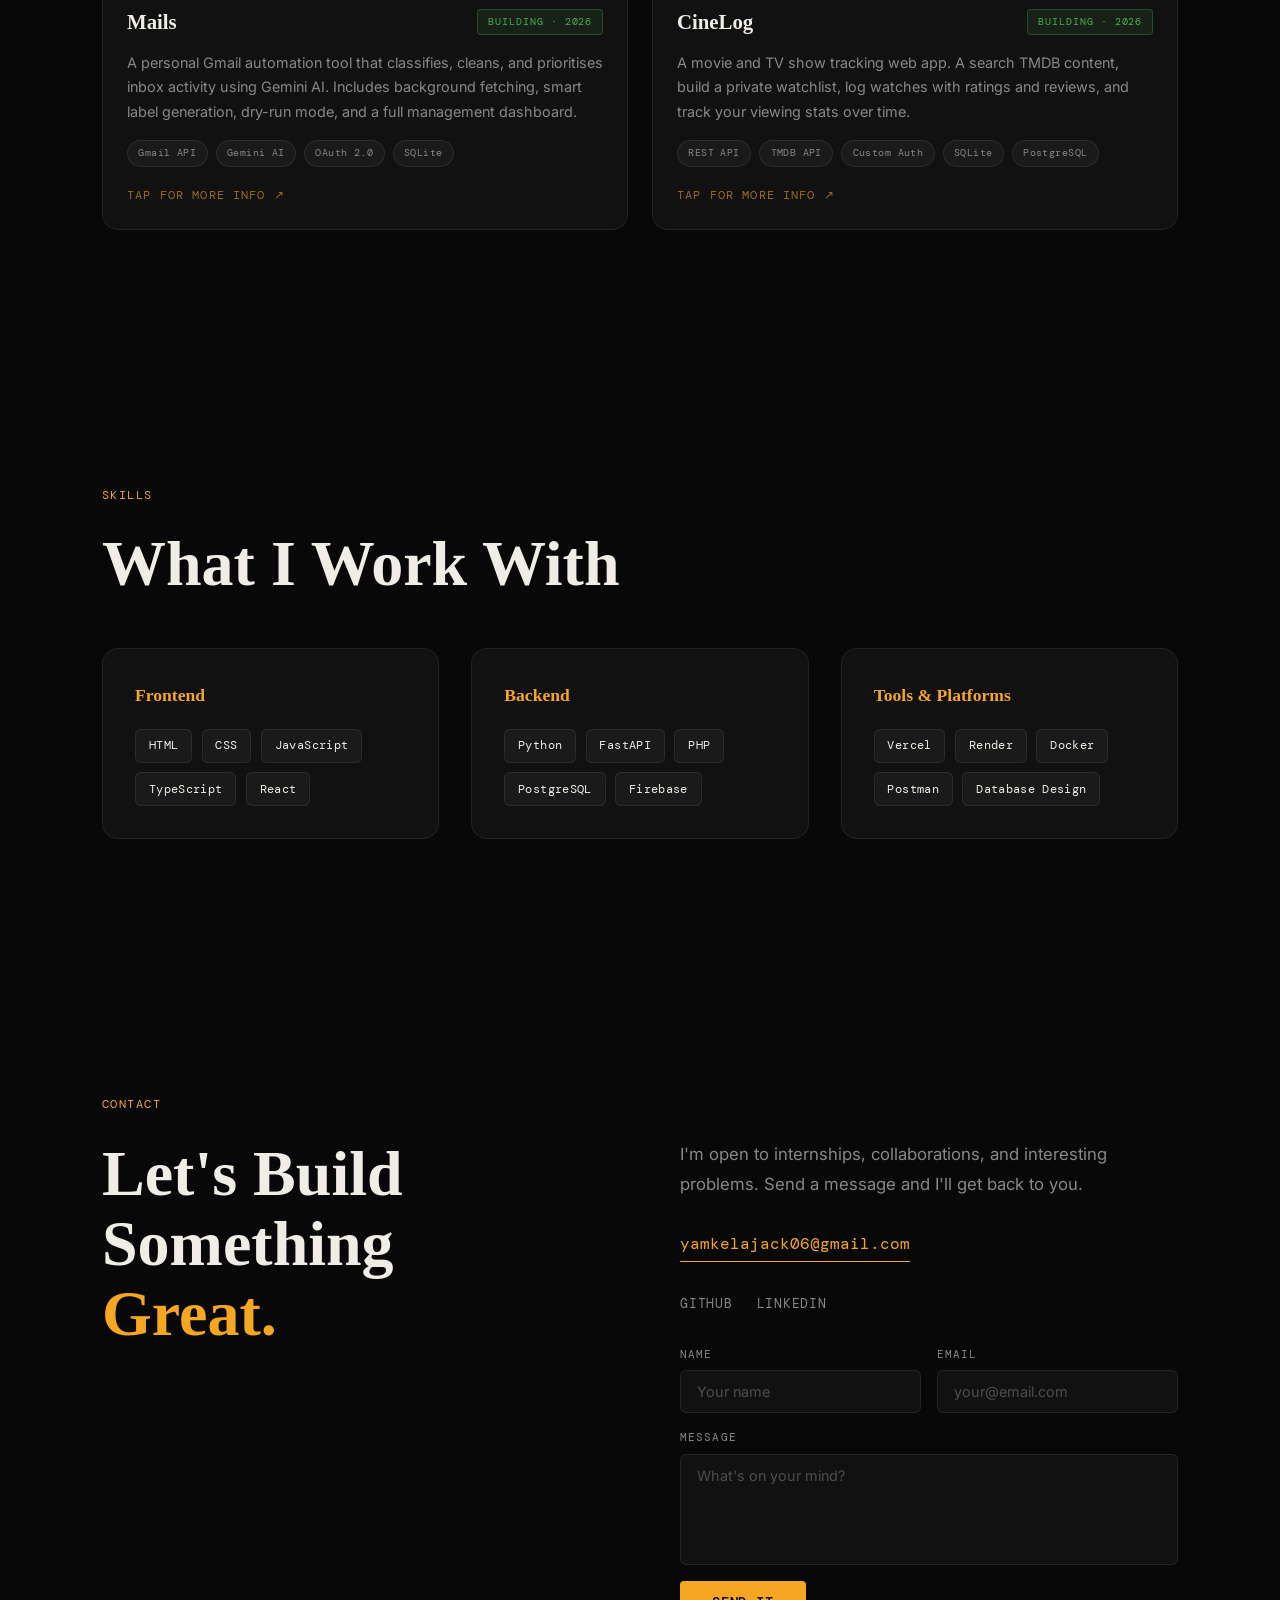
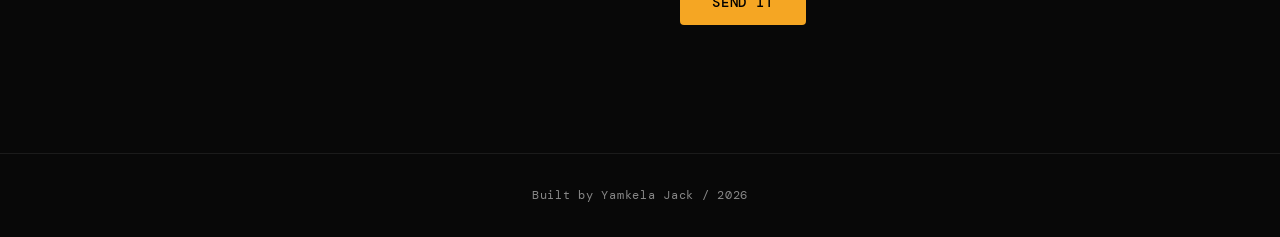
==== commit 92e8a4dd: "final version 1 of the site" ====
--- a/Frontend/index.html
+++ b/Frontend/index.html
@@ -355,8 +355,12 @@
             <article class="project-card reveal" data-project="mails" data-tilt>
               <div class="project-img-placeholder">
                 <div class="placeholder-inner">
-                  <span class="status-dot-hero"></span>
-                  <span class="placeholder-text">In Development</span>
+                   <div class="placeholder-inner">
+                  <img
+                    src="https://res.cloudinary.com/dke4knmdx/image/upload/v1779924463/Screenshot_28-5-2026_12454_stitch.withgoogle.com_iqxydd.jpg"
+                    alt="screenshot of the application in use"
+                  />
+                </div>
                 </div>
               </div>
               <div class="project-body">
@@ -386,8 +390,12 @@
             >
               <div class="project-img-placeholder">
                 <div class="placeholder-inner">
-                  <span class="status-dot-hero"></span>
-                  <span class="placeholder-text">In Development</span>
+                   <div class="placeholder-inner">
+                  <img
+                    src="https://res.cloudinary.com/dke4knmdx/image/upload/v1779924463/Screenshot_28-5-2026_12633_stitch.withgoogle.com_ckwuaf.jpg"
+                    alt="screenshot of the application in use"
+                  />
+                </div>
                 </div>
               </div>
               <div class="project-body">
@@ -405,6 +413,7 @@
                   <span class="pill">TMDB API</span>
                   <span class="pill">Custom Auth</span>
                   <span class="pill">SQLite</span>
+                  <span class="pill">PostgreSQL</span>
                 </div>
                 <div class="card-hint">tap for more info ↗</div>
               </div>
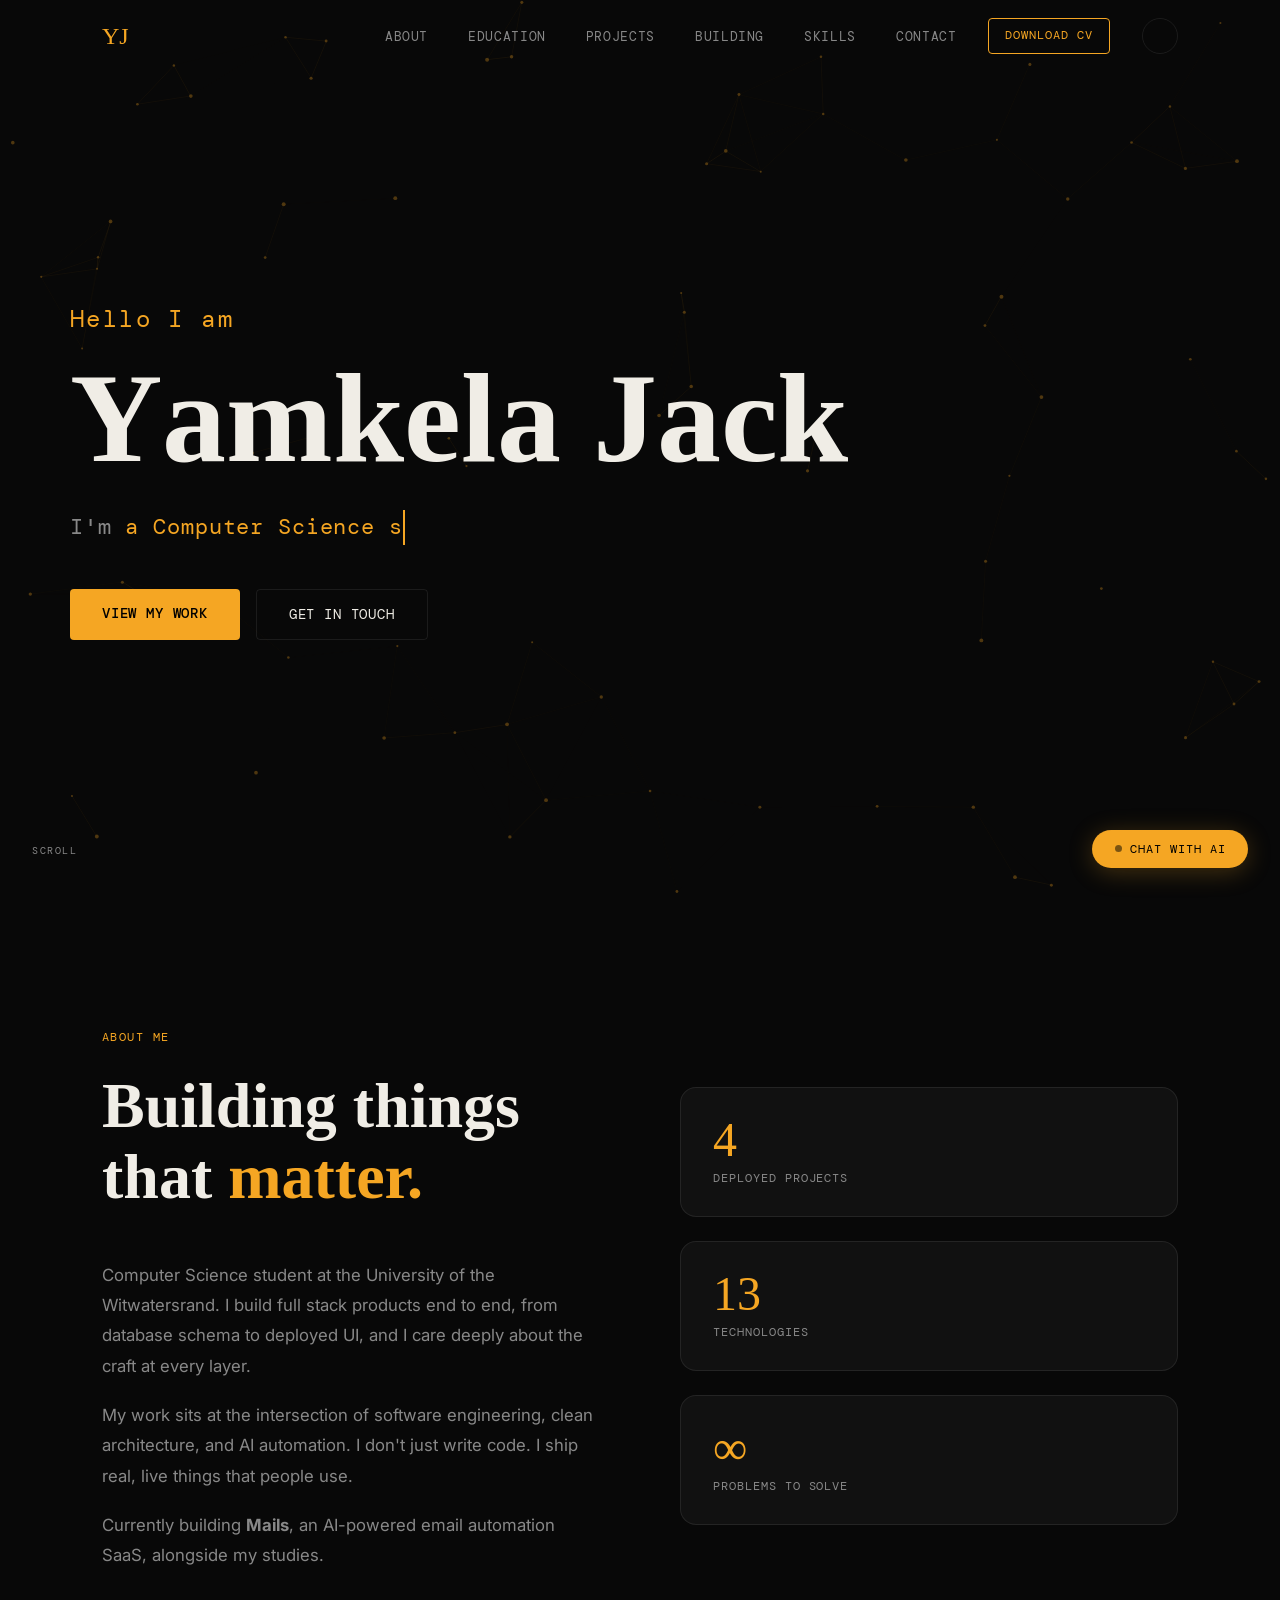
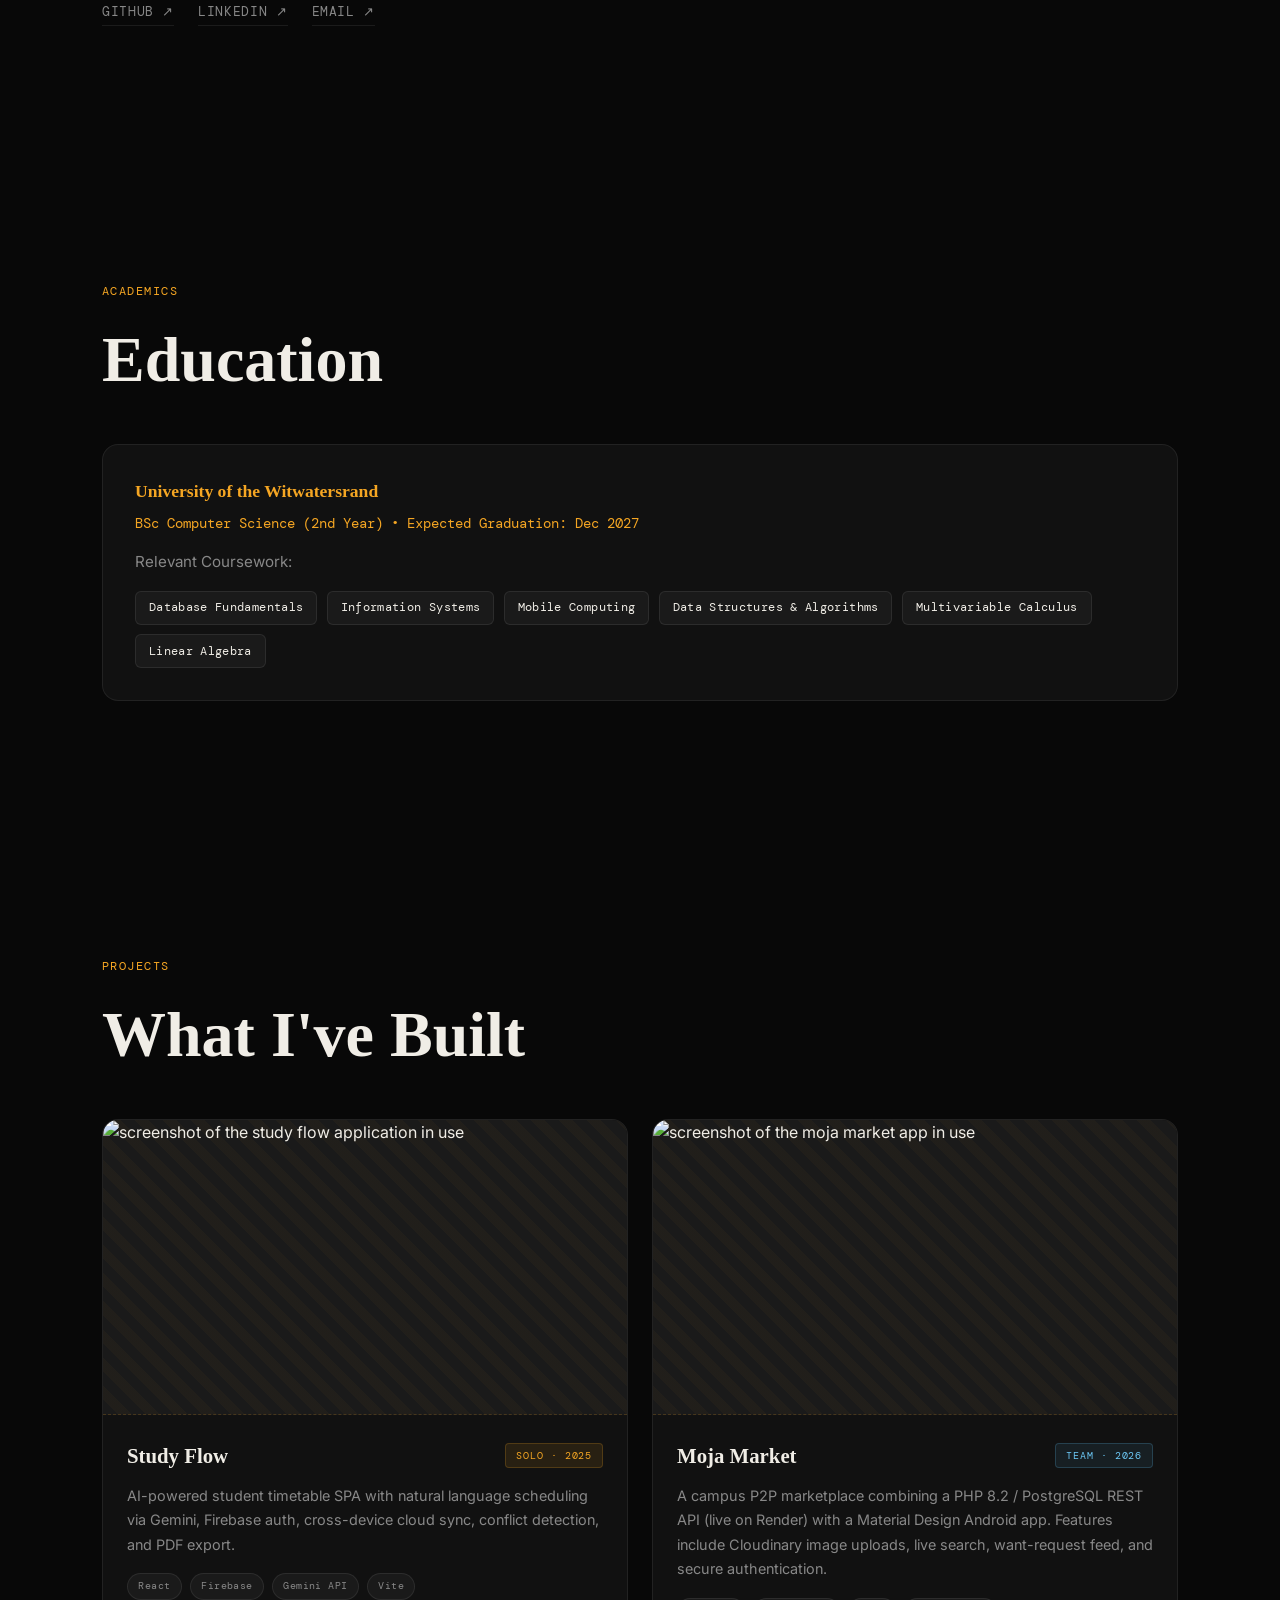
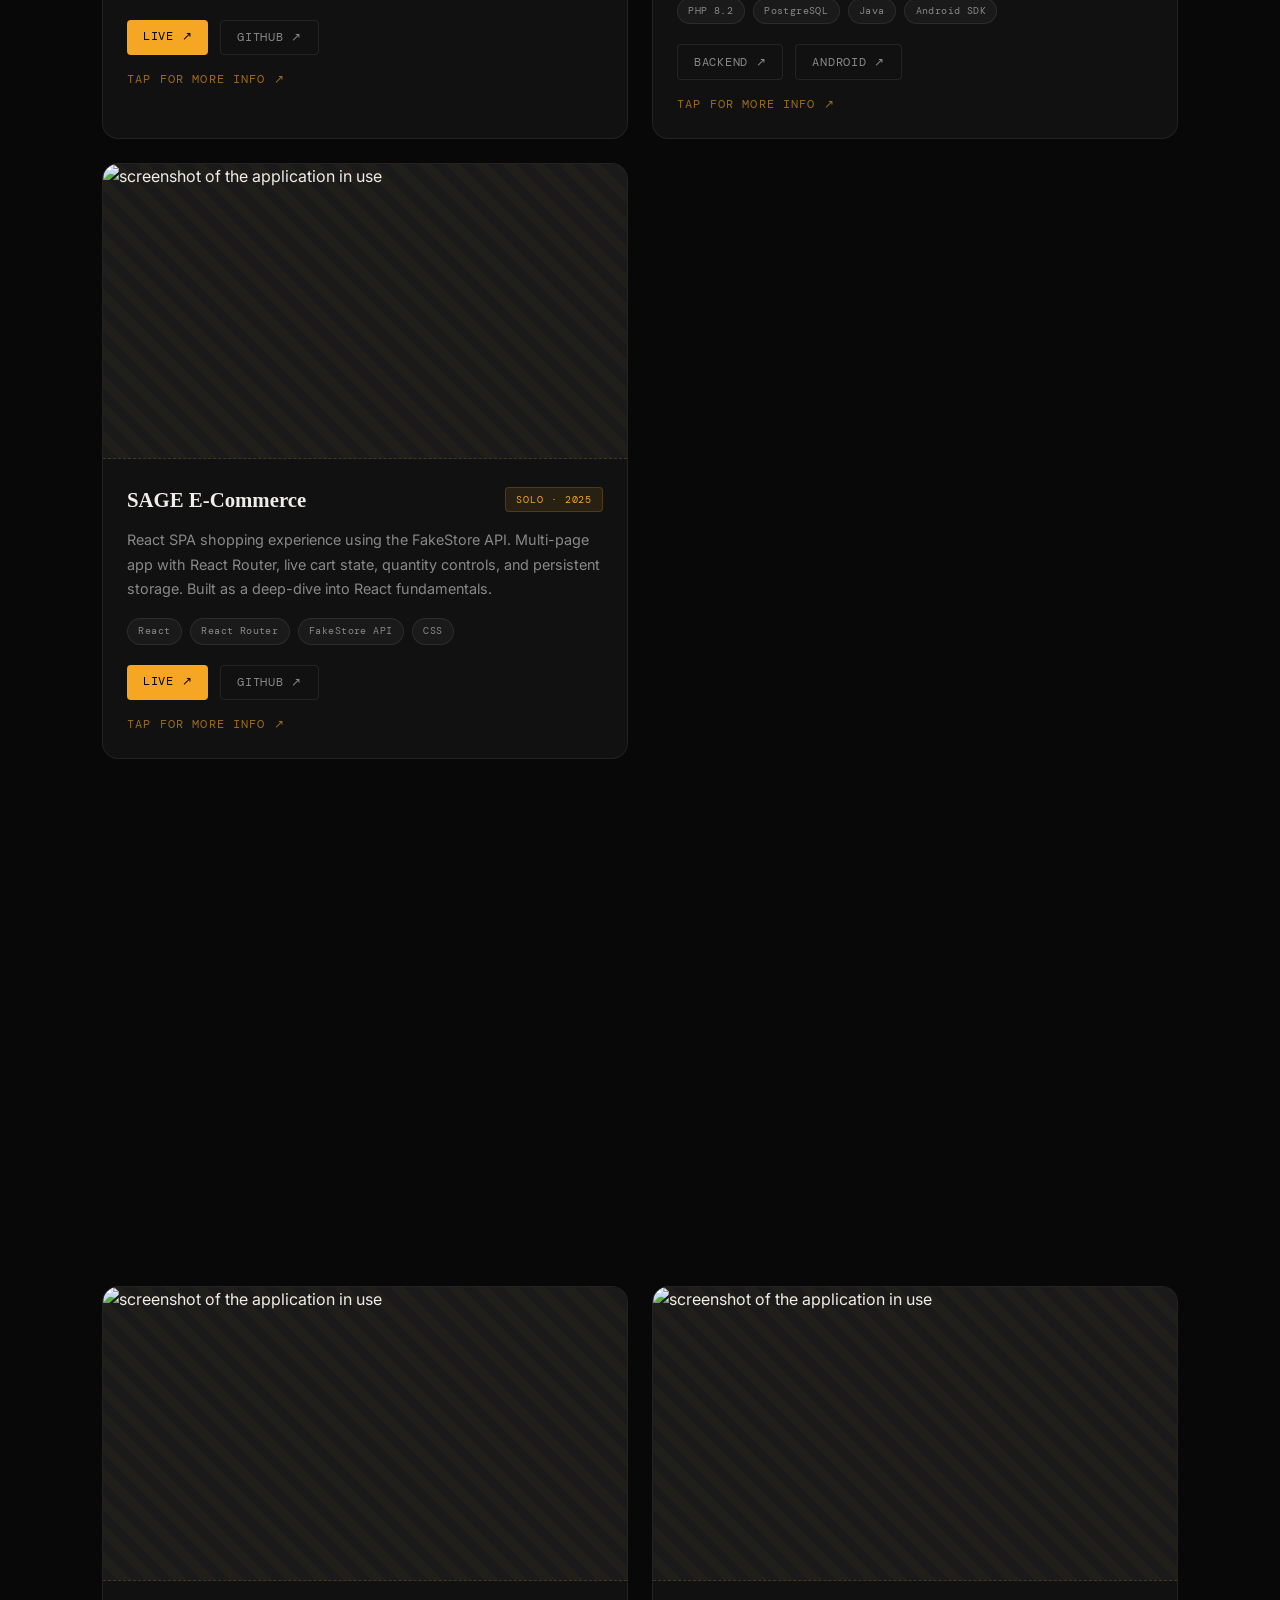
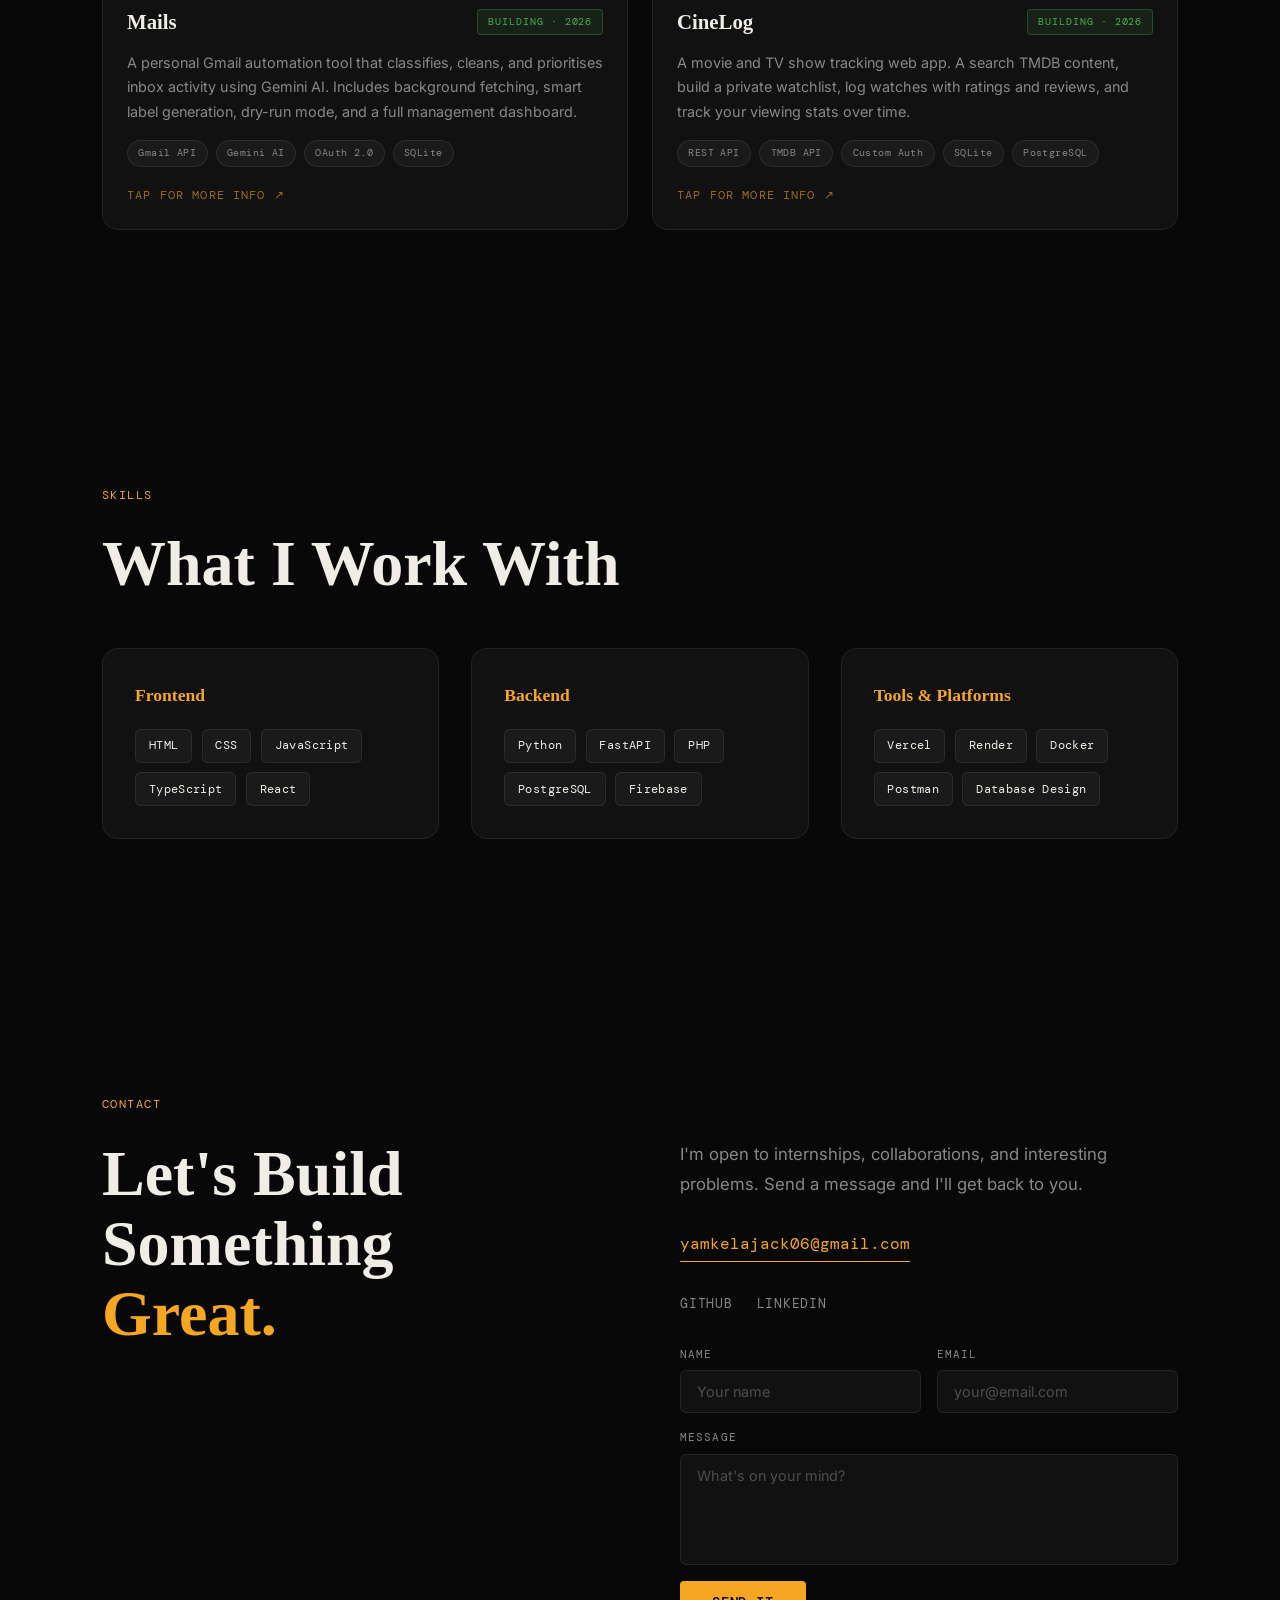
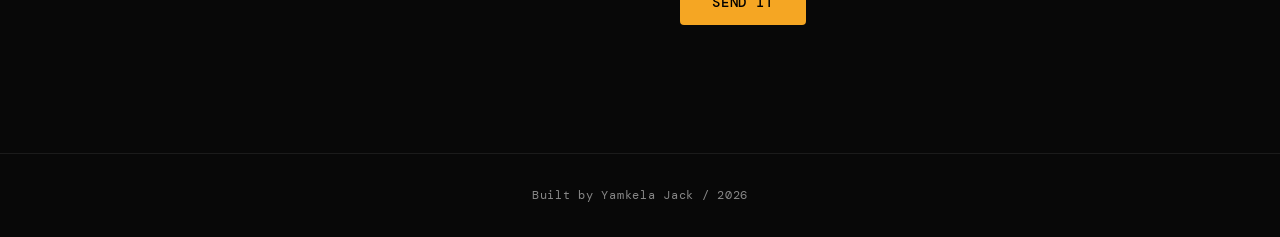
==== commit e6b6986f: "pdf download fix" ====
--- a/Frontend/index.html
+++ b/Frontend/index.html
@@ -40,7 +40,7 @@
           <li><a href="#contact">Contact</a></li>
         </ul>
         <a
-          href="https://drive.google.com/file/d/1Vk-Kx1qYme0uwzCPZdjNT-qNSl-foBQh/view?usp=drive_link"
+          href="https://pdfhost.io/v/edYX2e5gtm_Yamkela_Jack_CV__2_"
           download
           class="btn-cv"
           >Download CV</a
@@ -60,7 +60,7 @@
         <a href="#skills">Skills</a>
         <a href="#contact">Contact</a>
         <a
-          href="https://drive.google.com/file/d/1M1CK37Zud5Sm12-Iy2tsVjjWTwAnDoY_/view?usp=drive_link"
+          href="https://pdfhost.io/v/edYX2e5gtm_Yamkela_Jack_CV__2_"
           download
           class="mobile-cv"
           >Download CV</a
